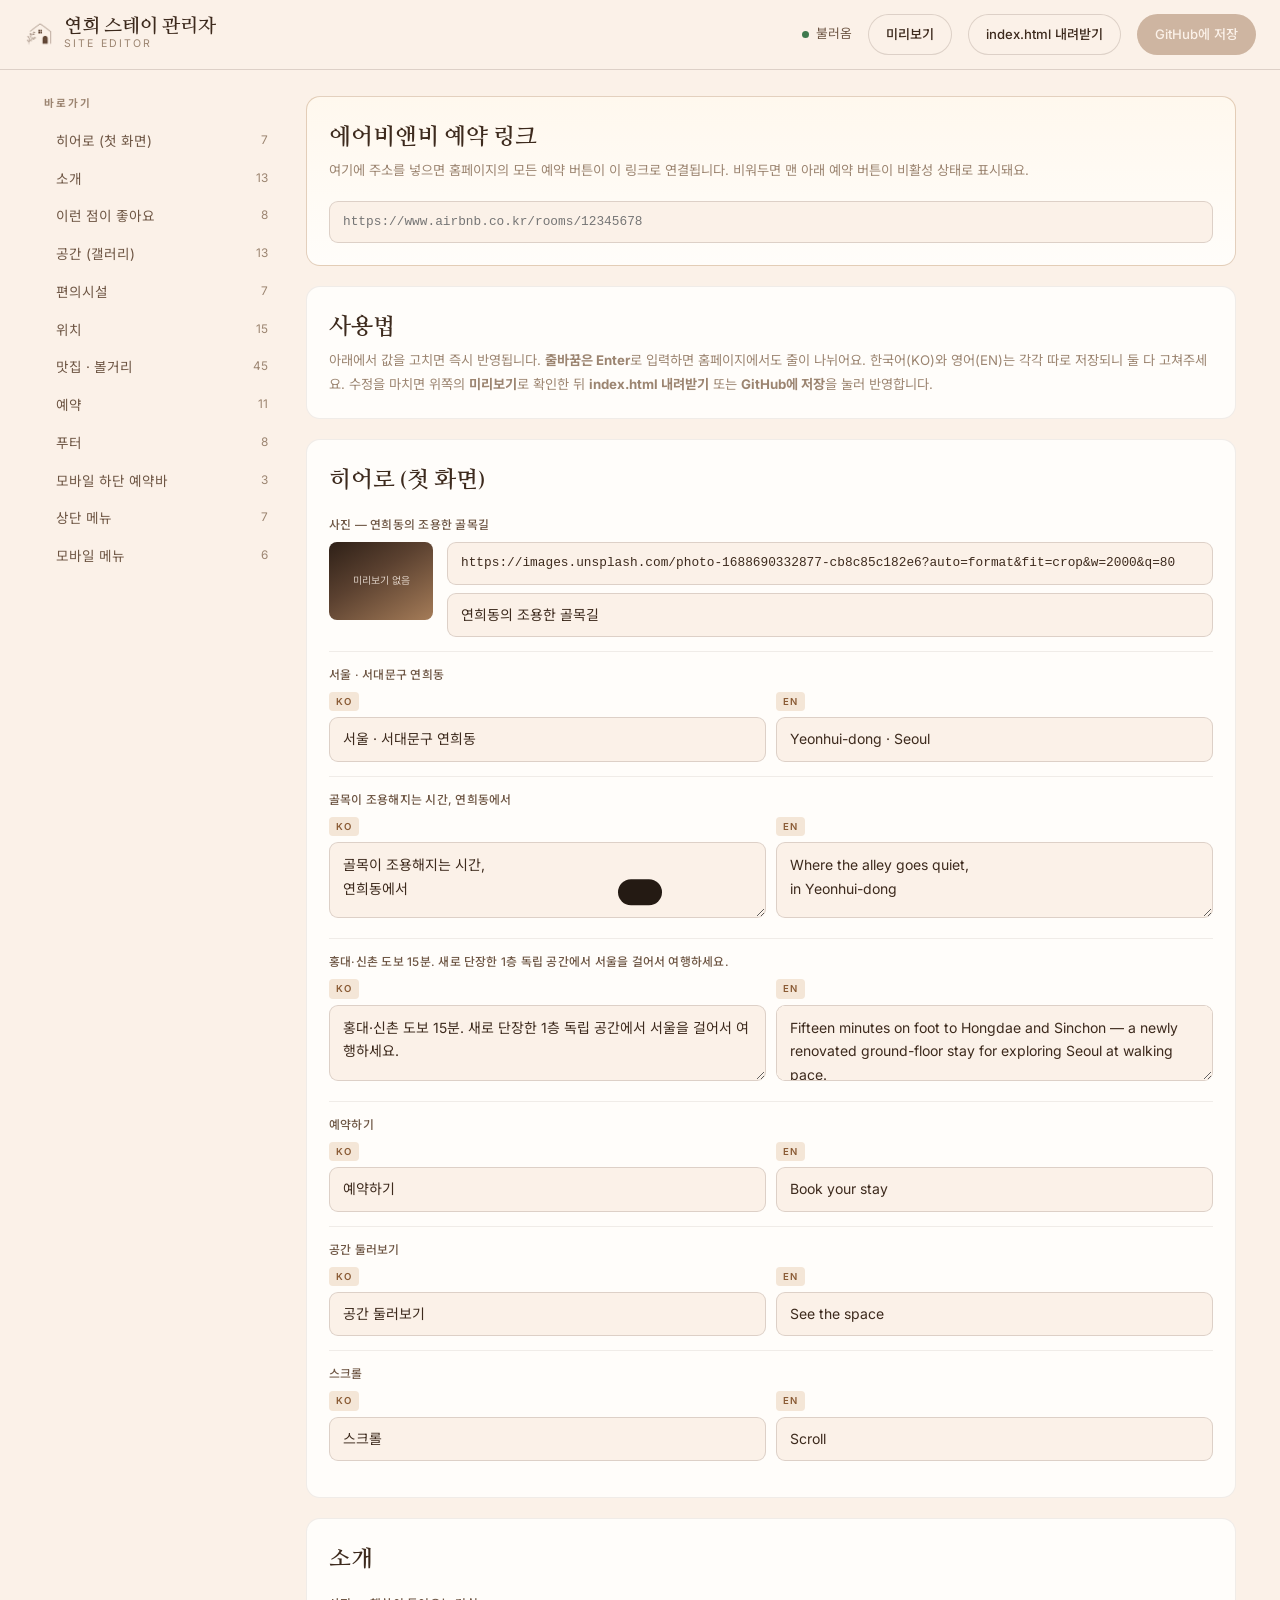
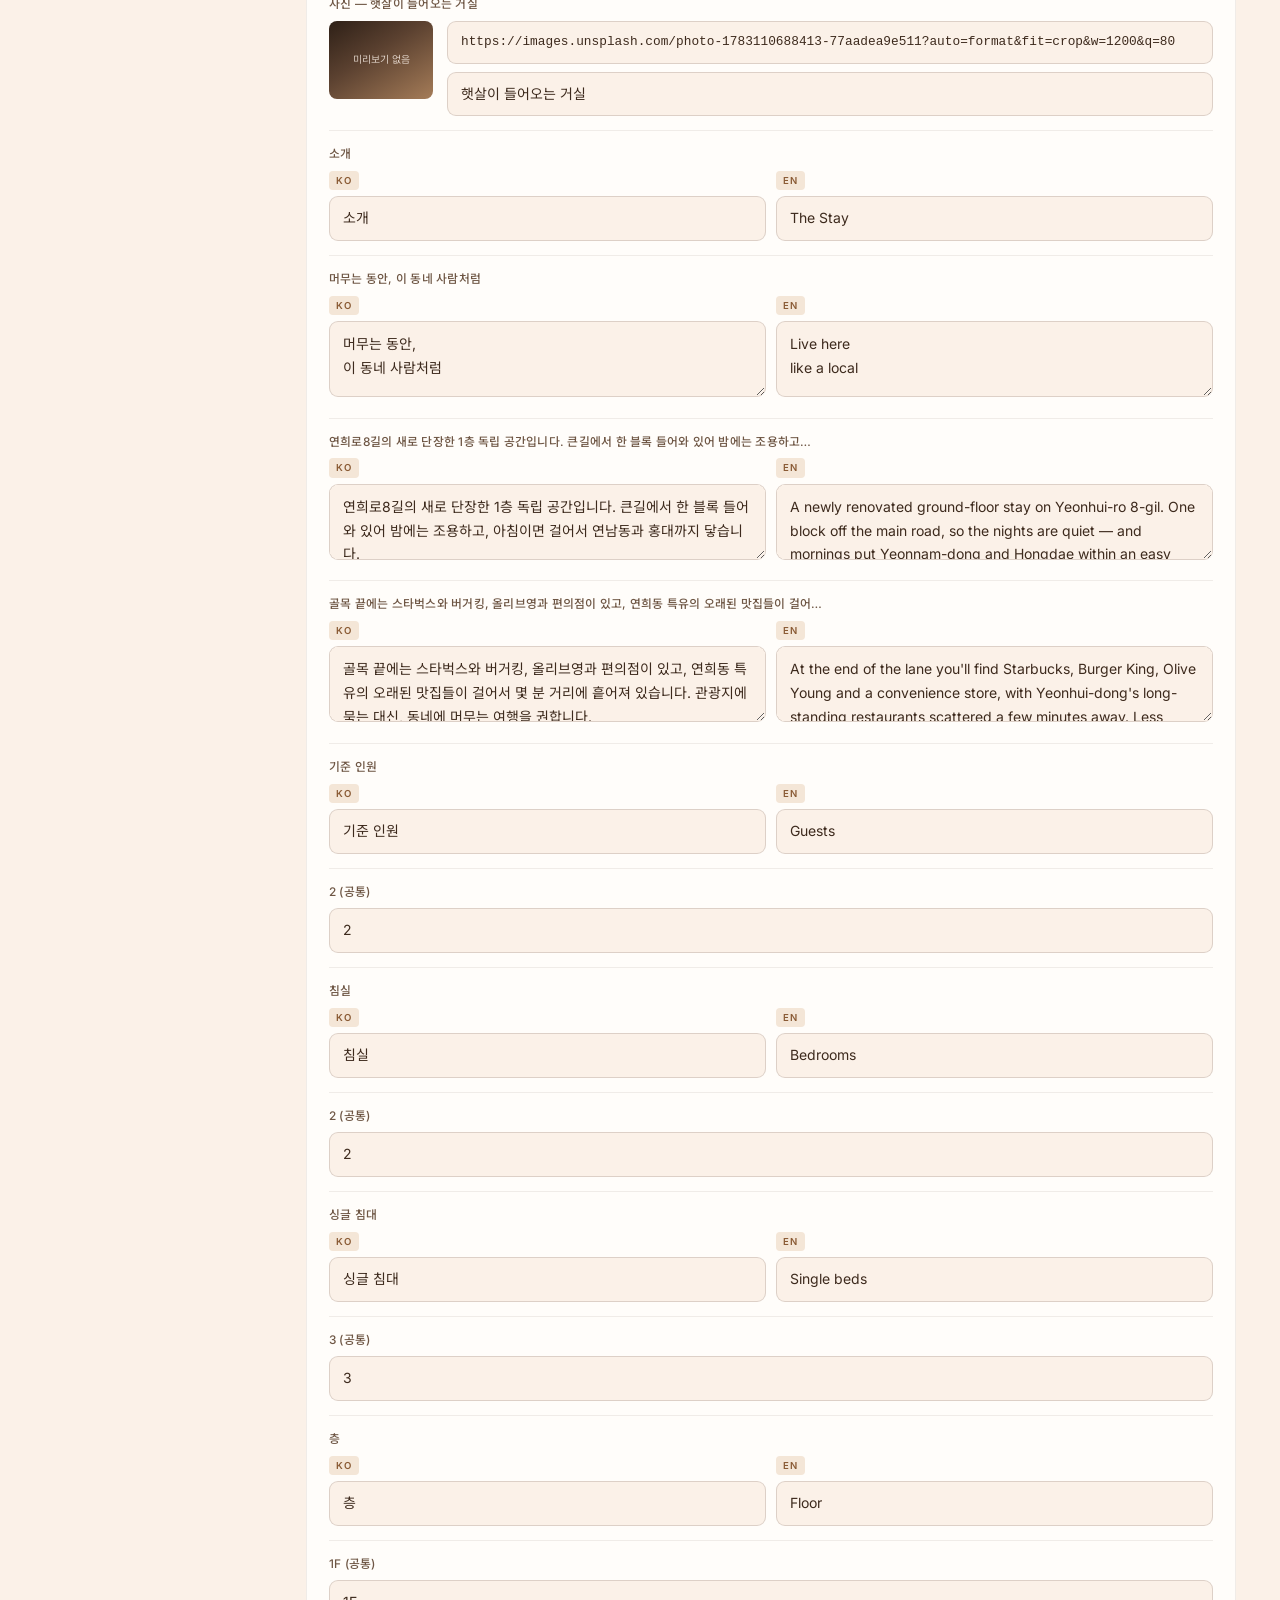
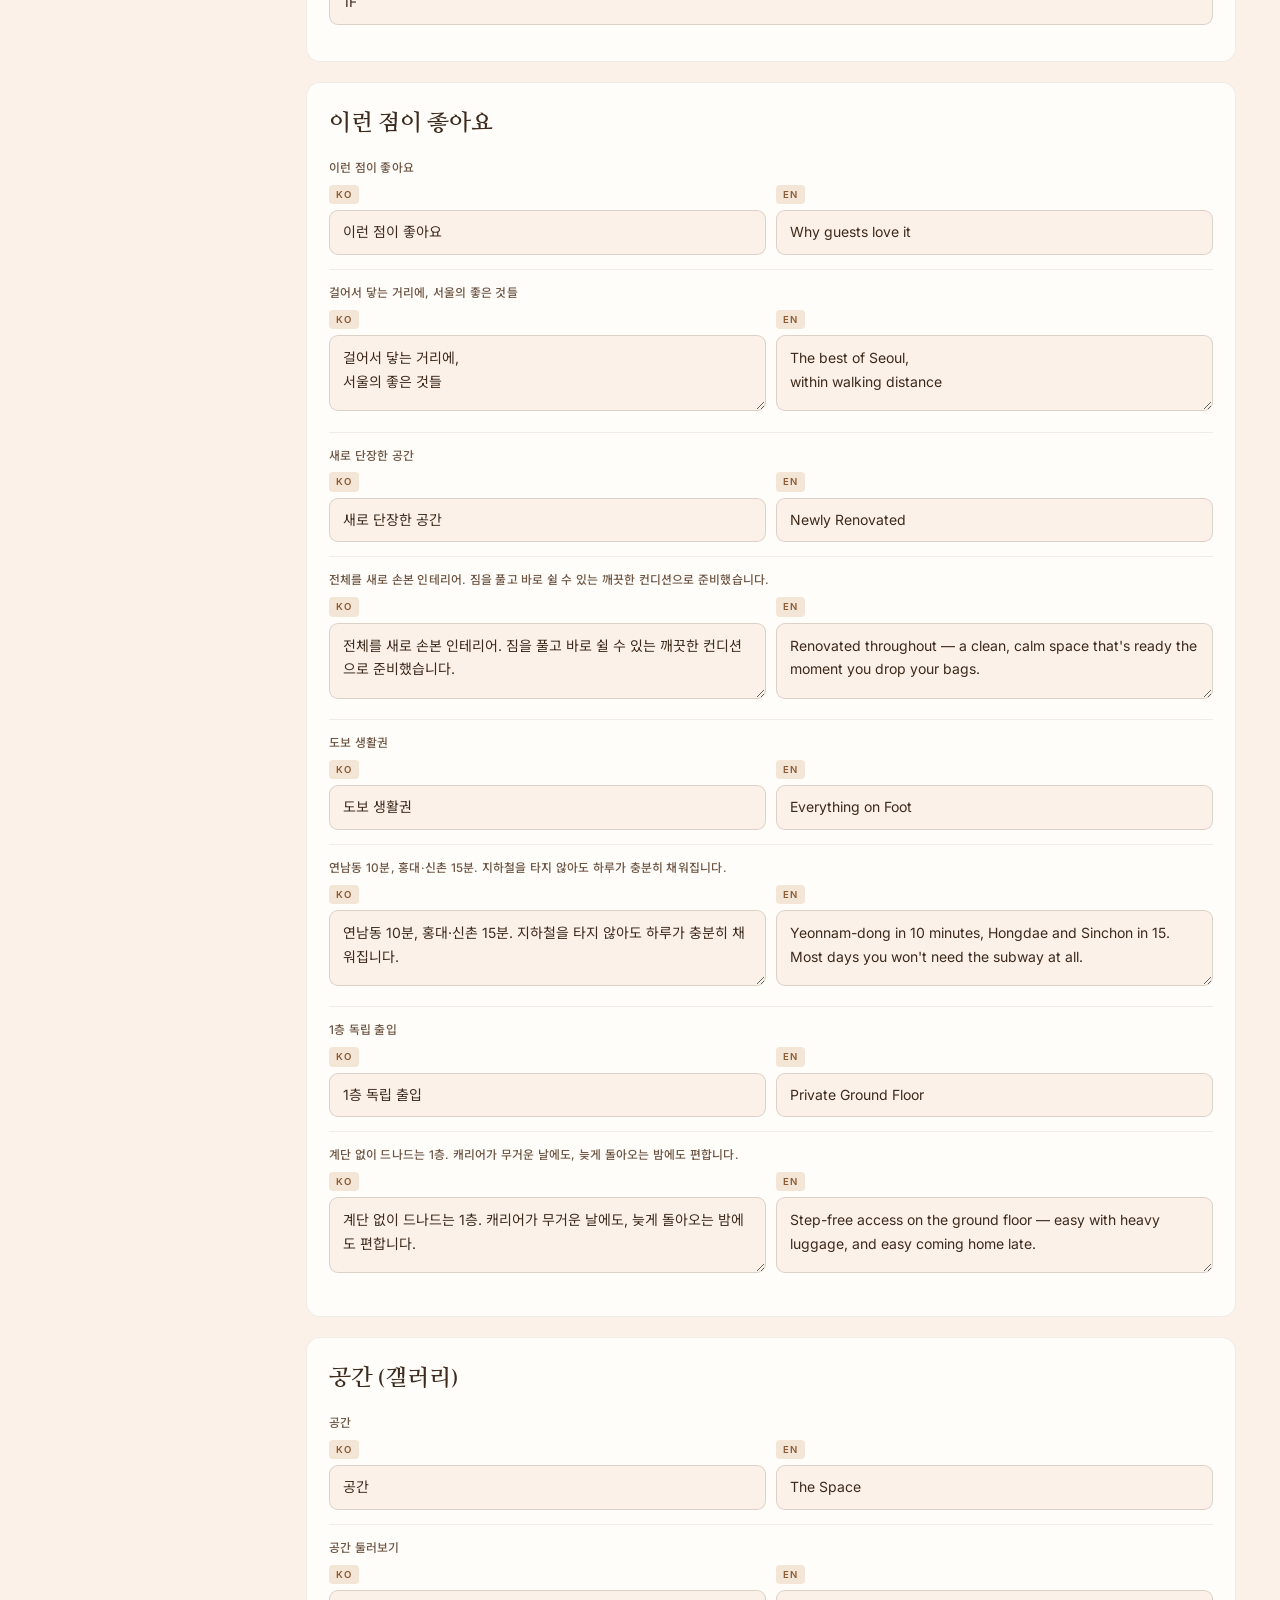
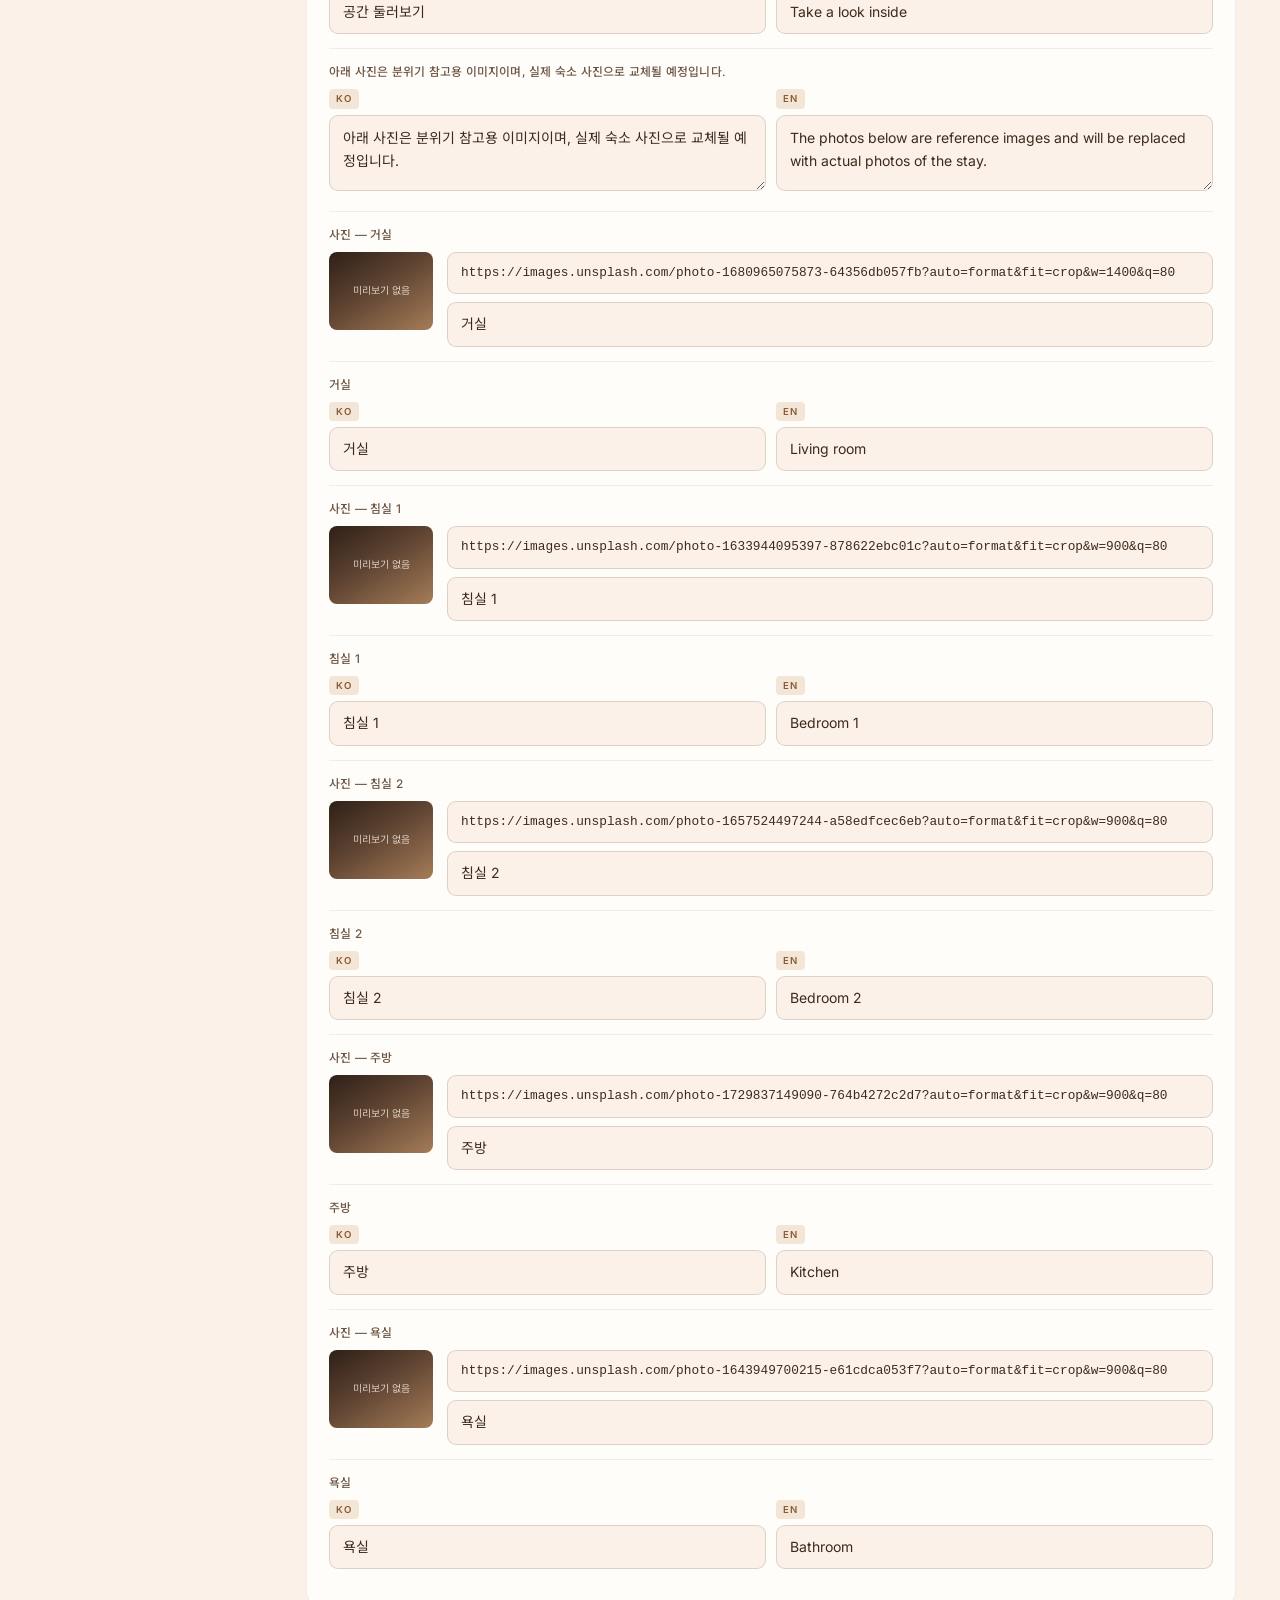
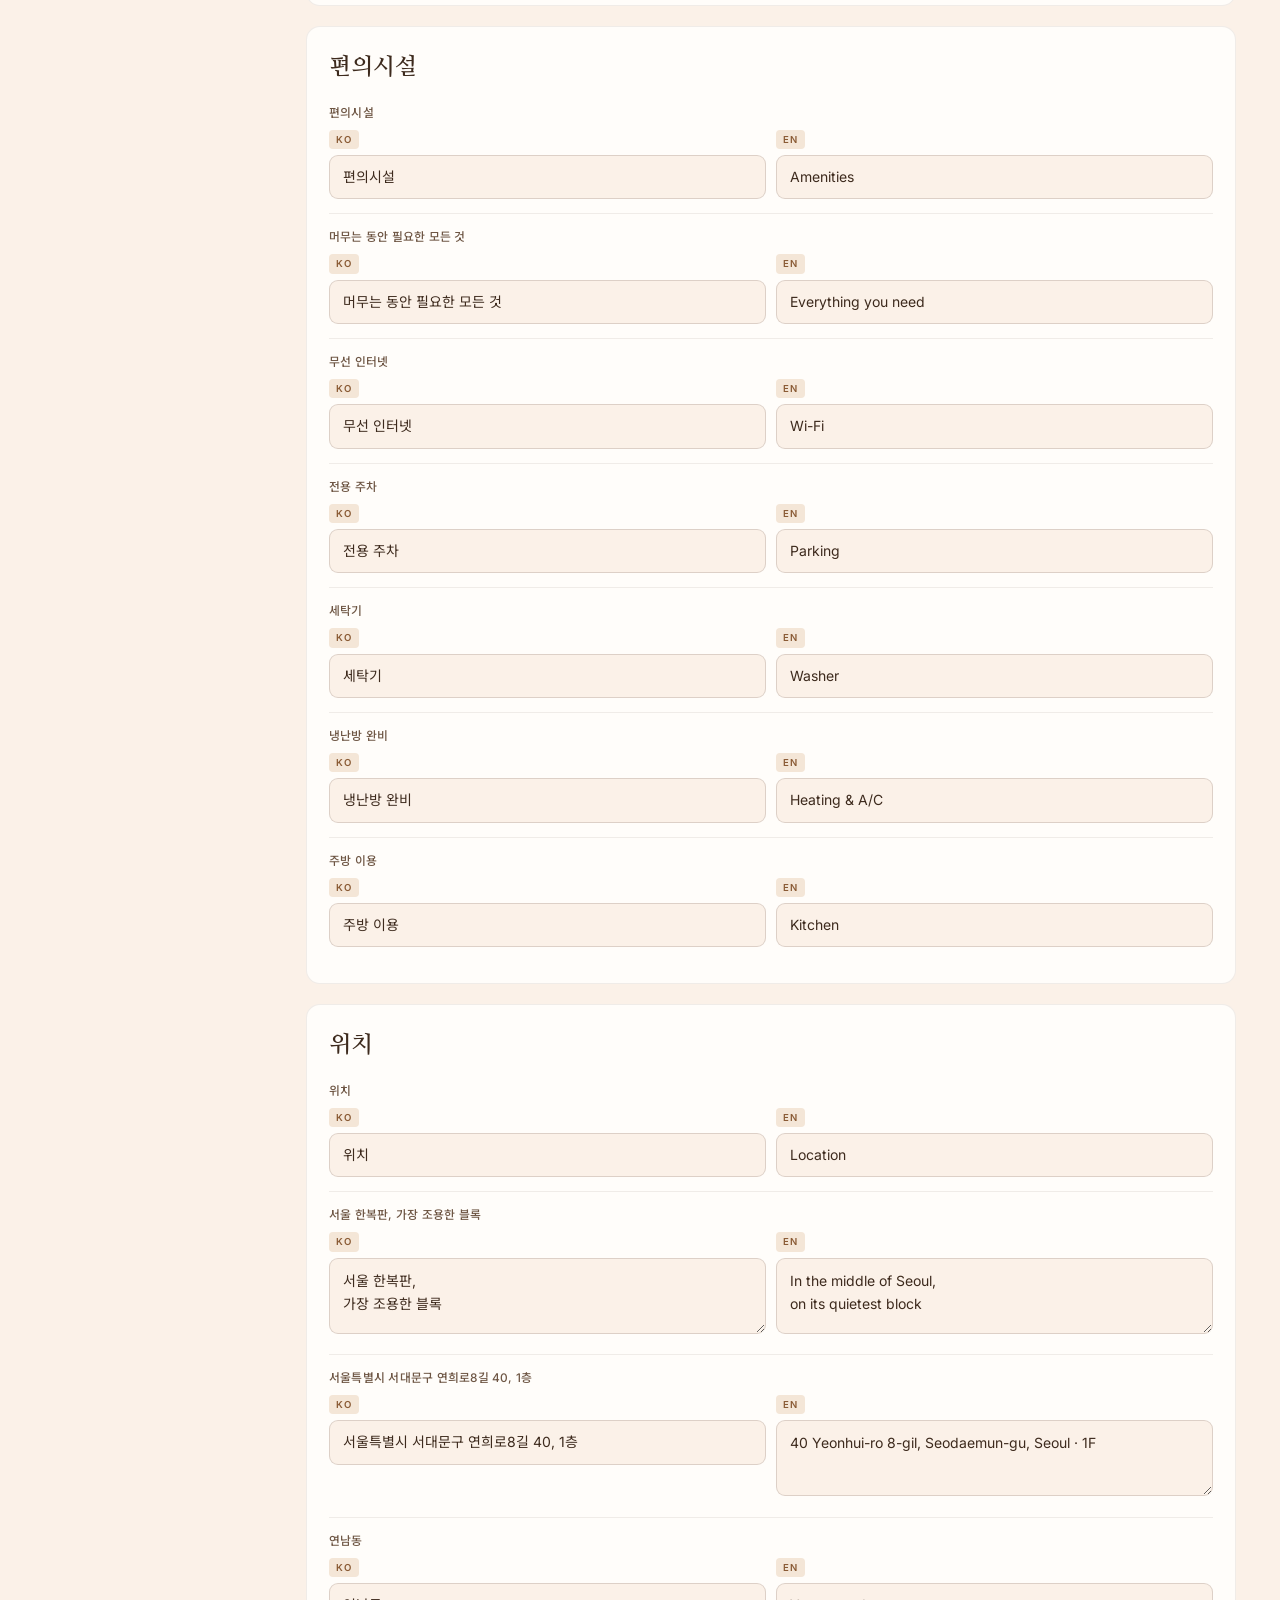
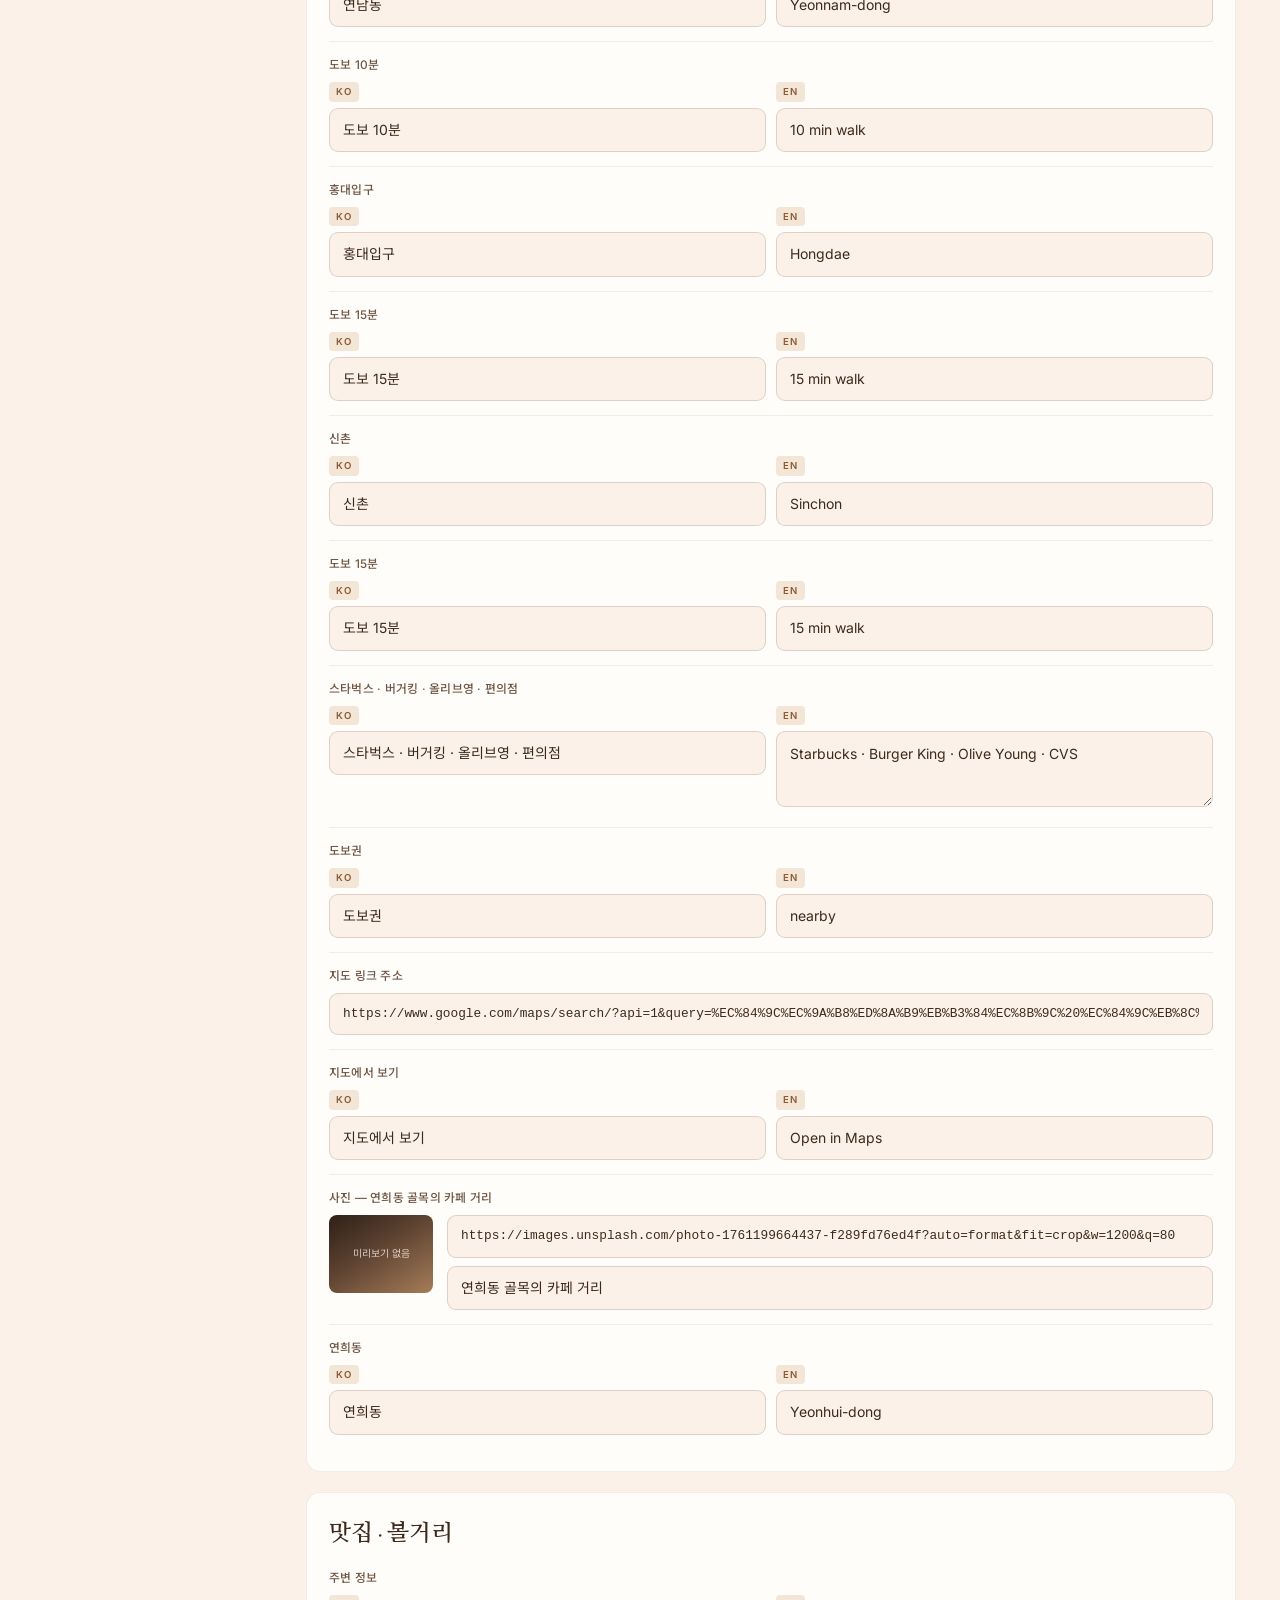
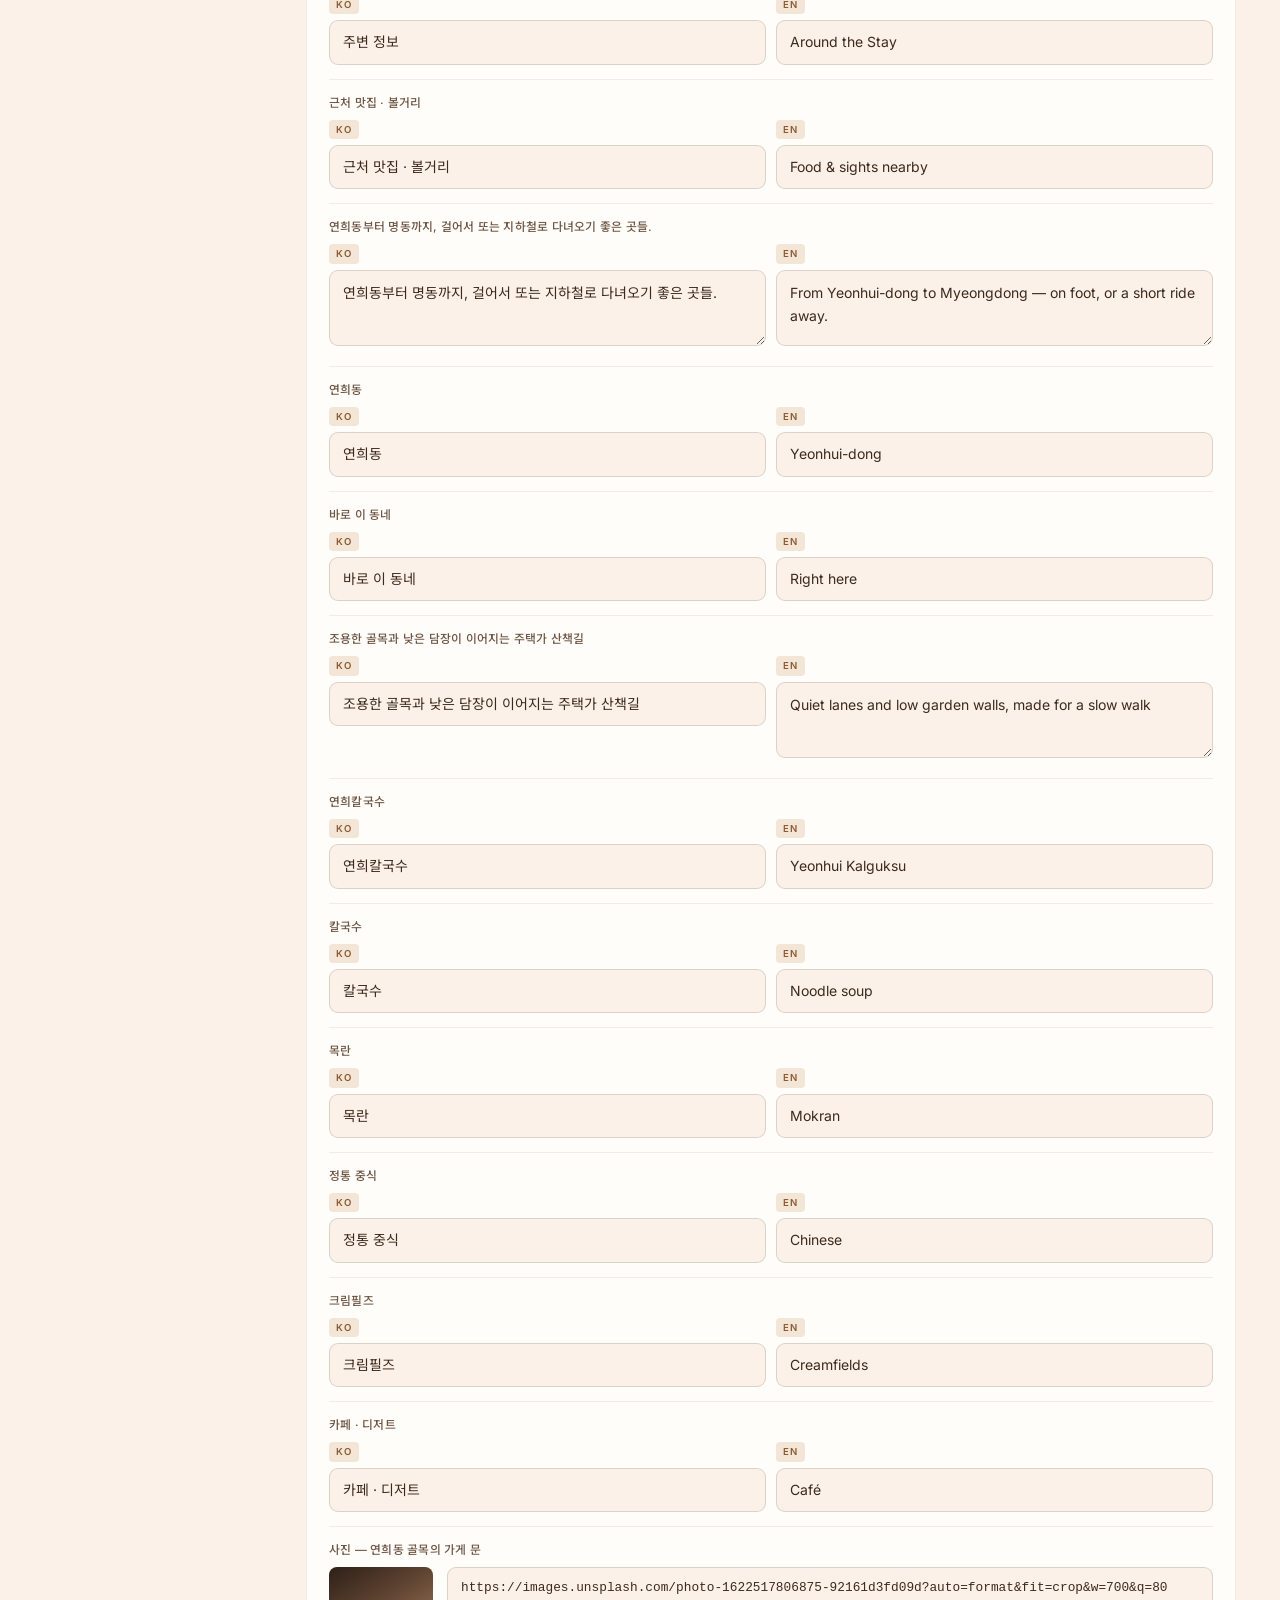
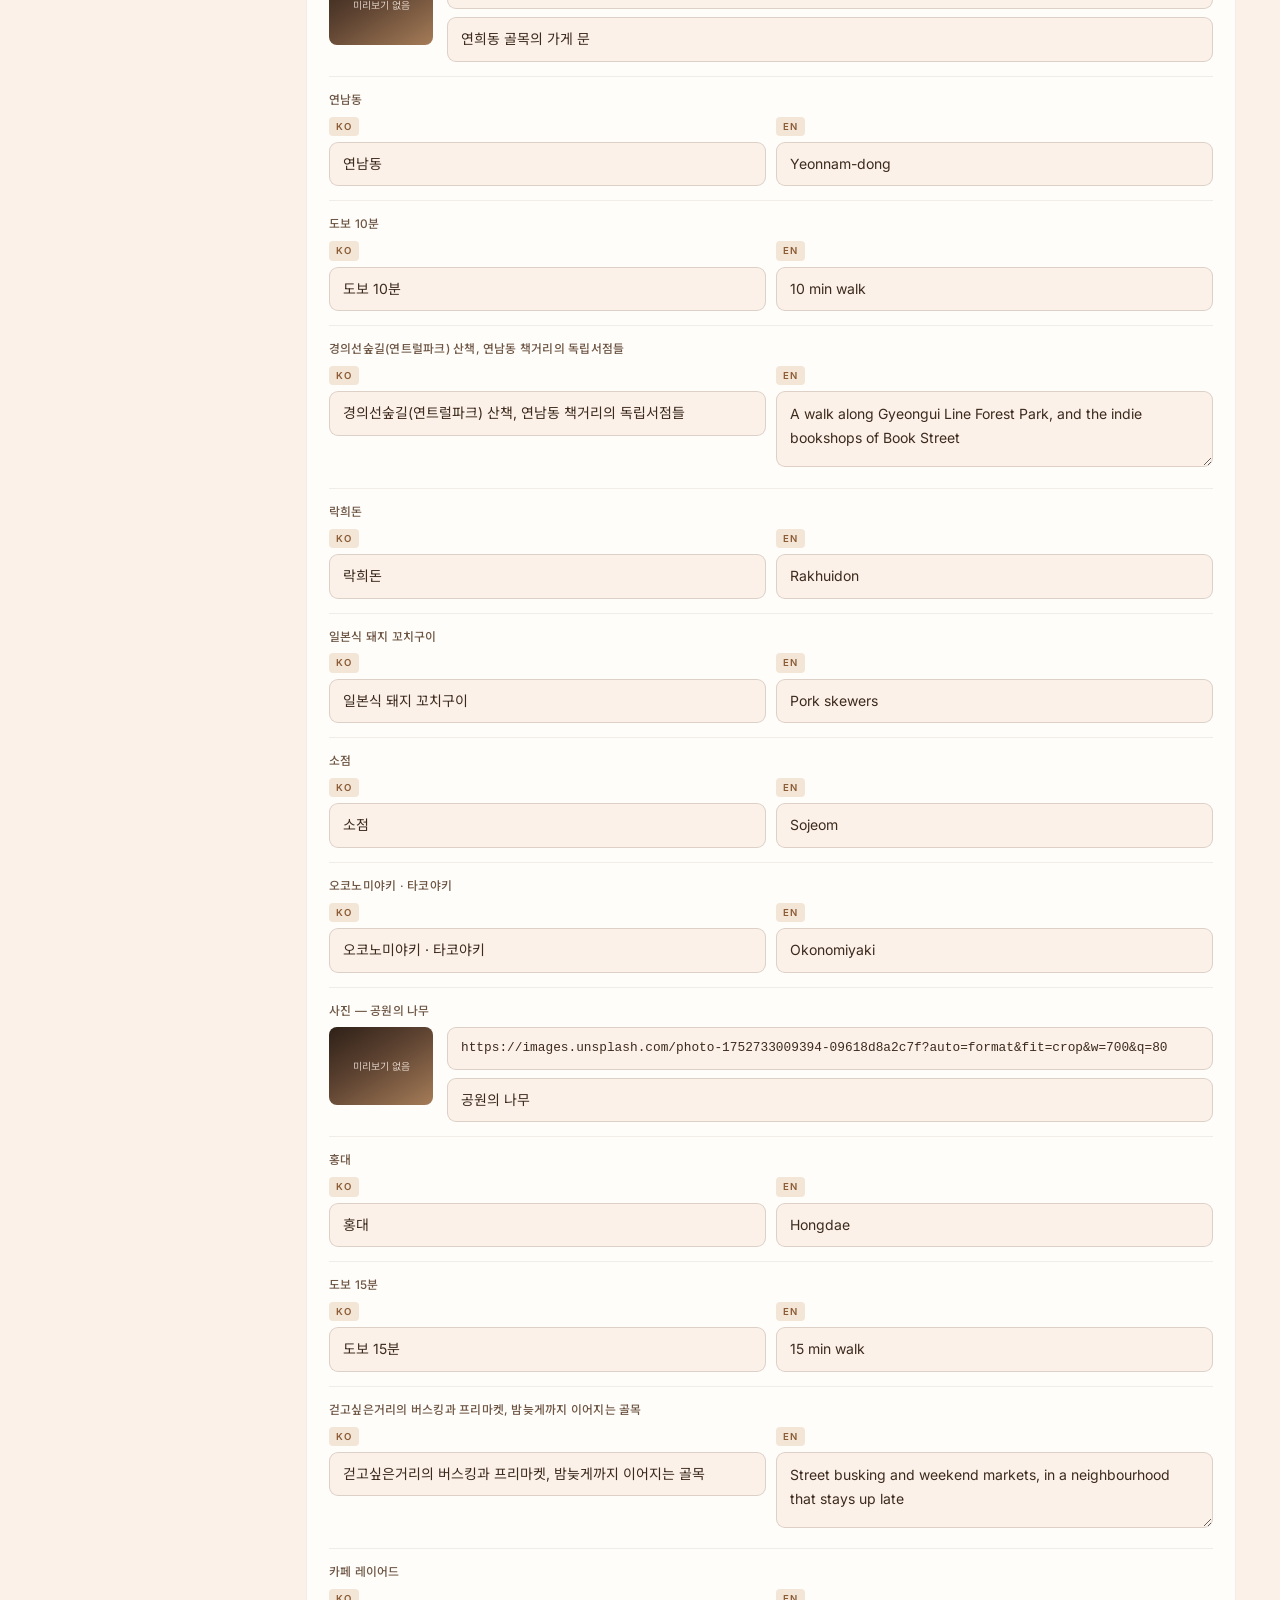
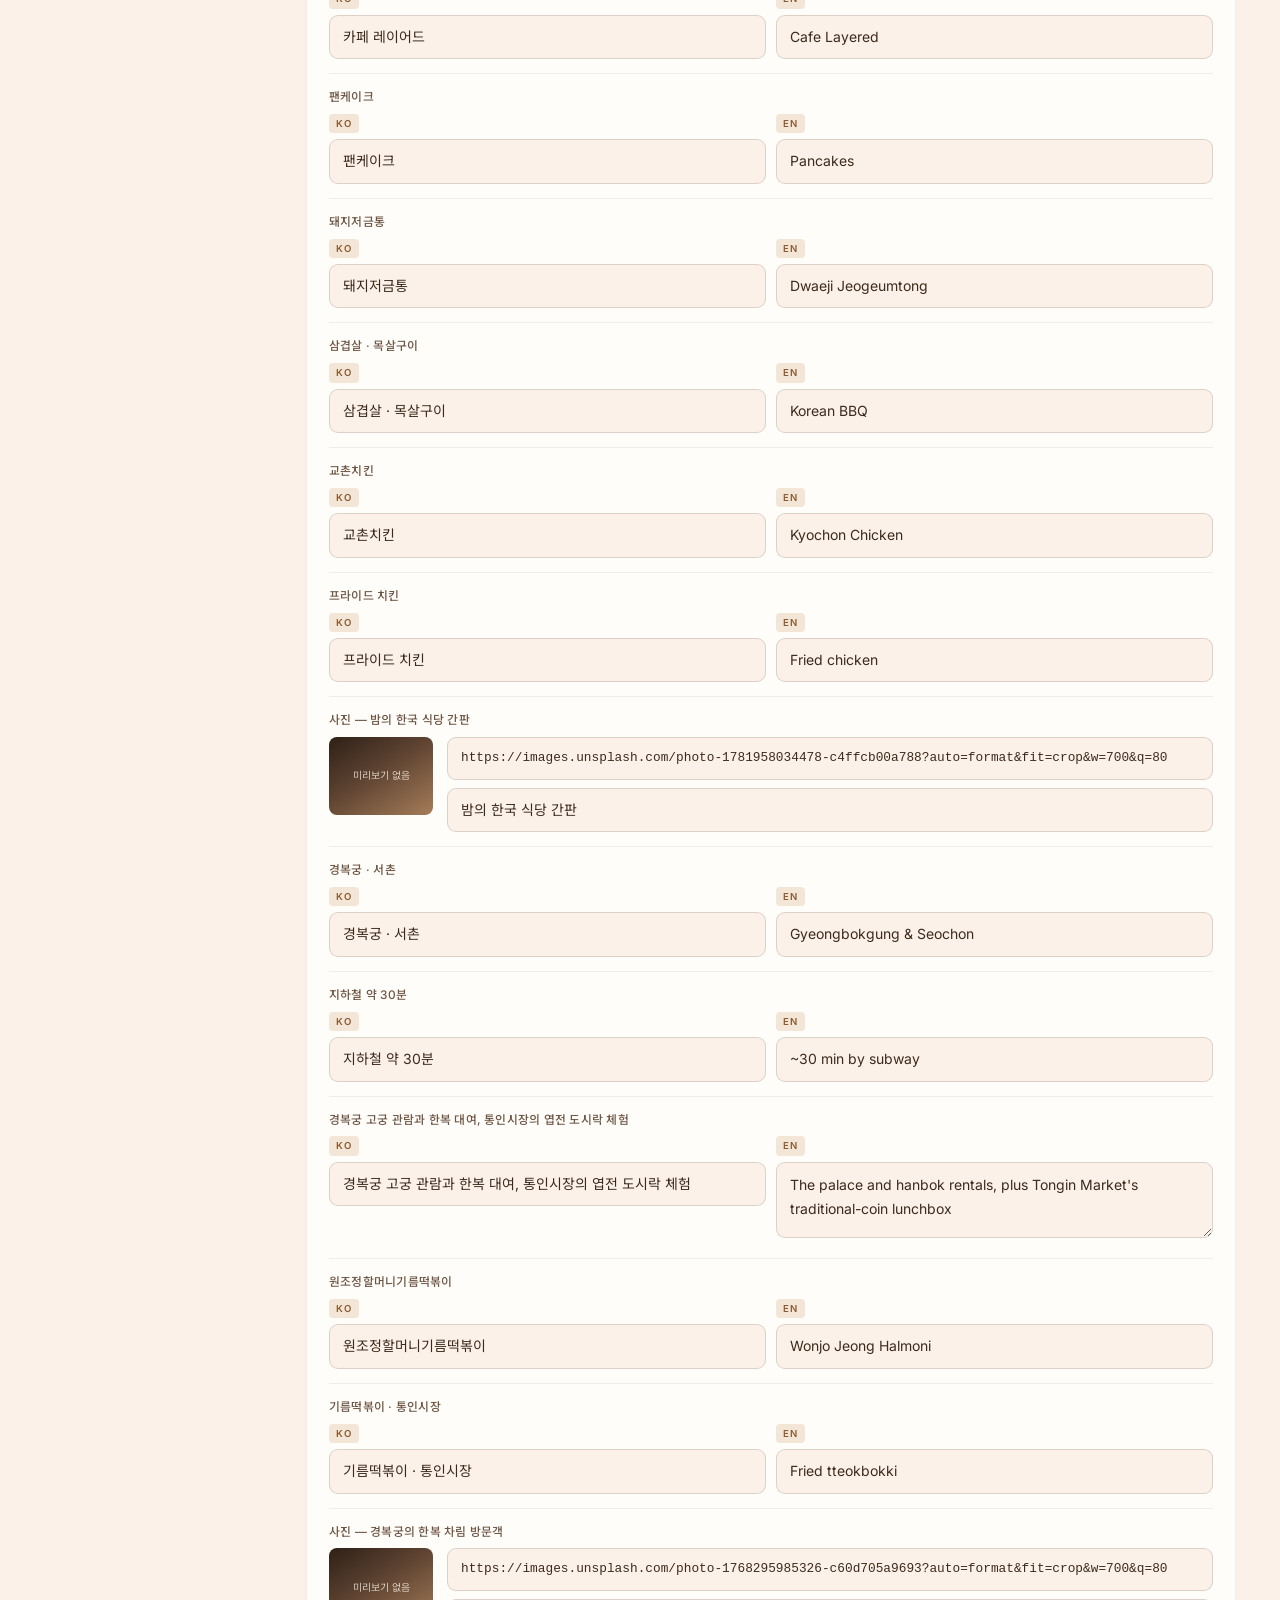
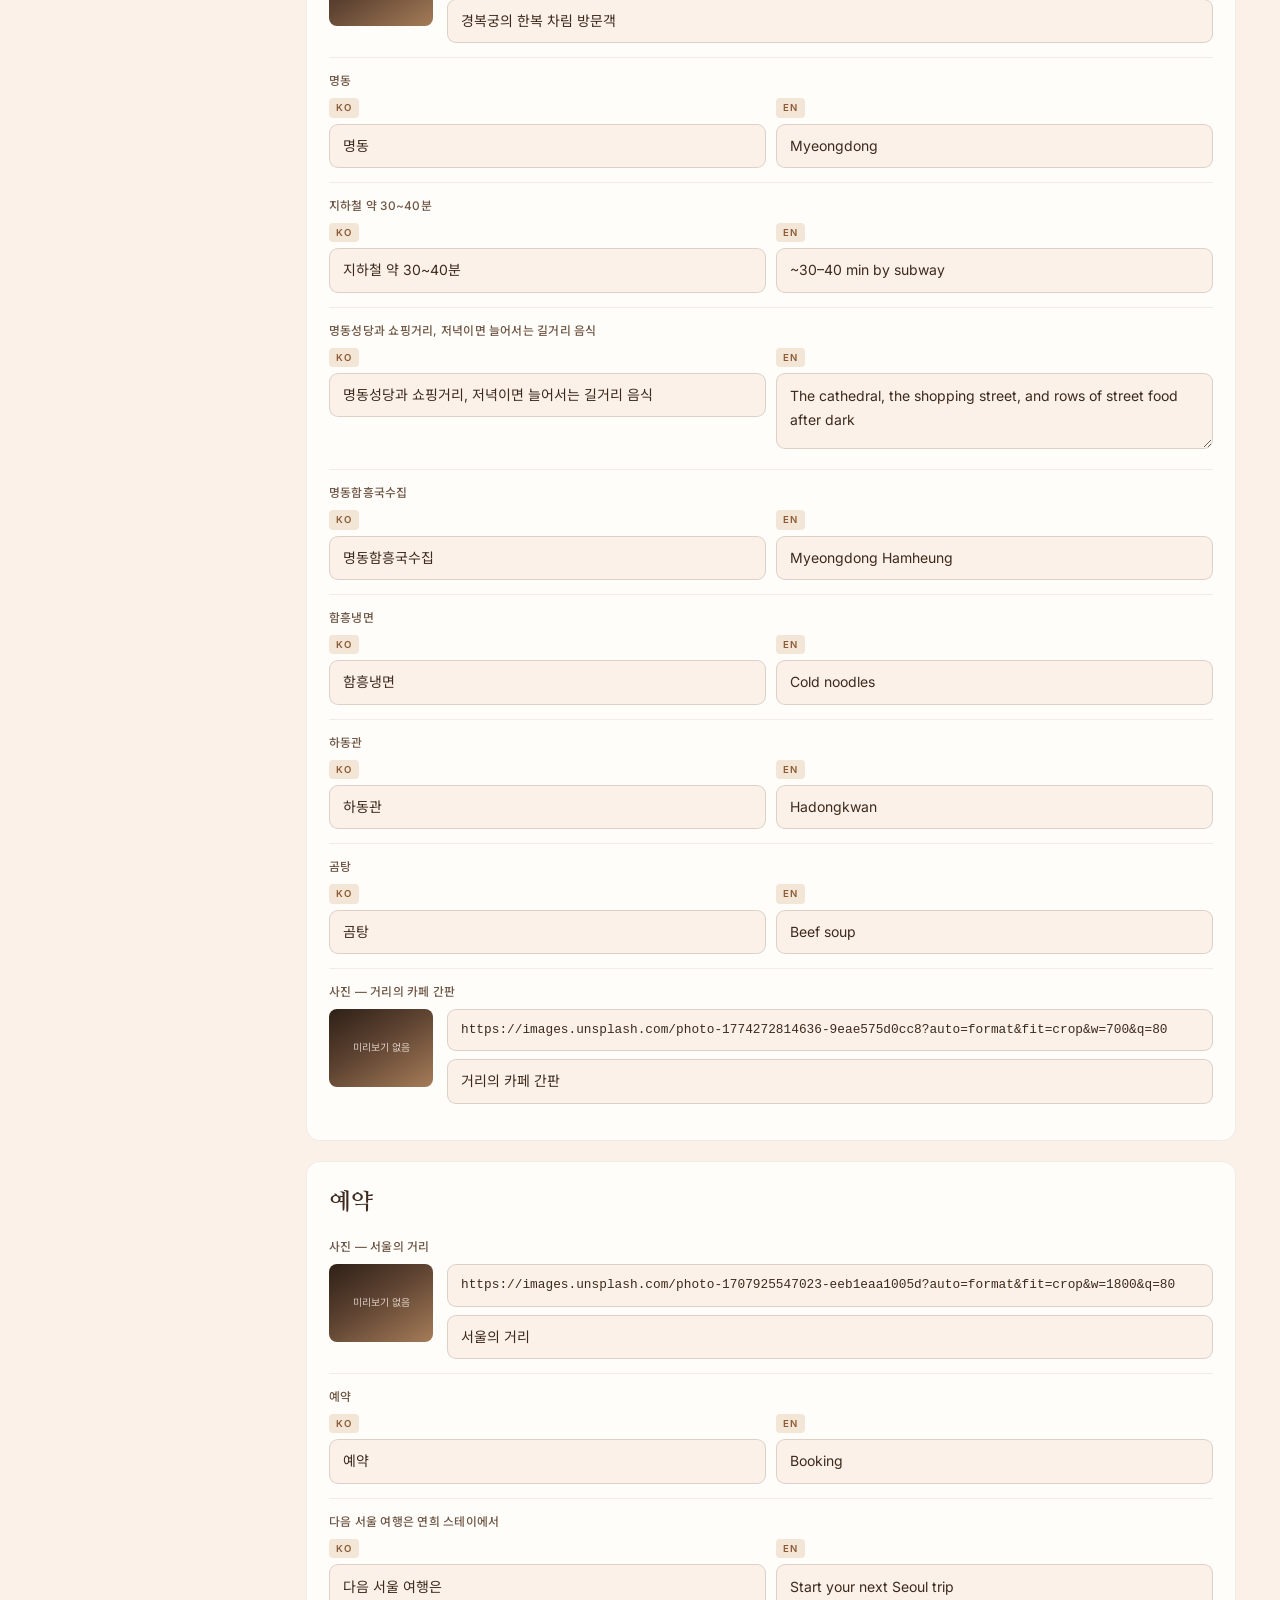
==== admin.html @ 5caa9a69 "디자인 전면 교체: 연희 스테이 최종 디자인 + 자체 관리자 페이지로 전환 - index.html/css/js를 참고 디자인(homepage by github)으로 교체 (한/영 " ====
<!doctype html>
<html lang="ko">
<head>
<meta charset="utf-8">
<meta name="viewport" content="width=device-width, initial-scale=1">
<meta name="robots" content="noindex, nofollow">
<title>연희 스테이 · 관리자</title>
<link rel="icon" href="assets/favicon-32.png" sizes="32x32">
<link href="https://fonts.googleapis.com/css2?family=Cormorant+Garamond:wght@600&family=Inter:wght@400;500;600&family=Nanum+Myeongjo:wght@700&family=Noto+Sans+KR:wght@400;500&display=swap" rel="stylesheet">
<style>
:root{
  --cream:#FBF1E8; --cream-2:#F4E6D7; --white:#FFFDFA;
  --espresso:#241A13; --ink:#3D2A1D; --ink-2:#6E5644; --ink-3:#9C8571;
  --brass:#B07C4F; --brass-2:#8A5B35;
  --line:rgba(61,42,29,.16); --line-2:rgba(61,42,29,.08);
  --ok:#3F7A4E; --warn:#9A5B22; --err:#9C3B27;
  --display:'Cormorant Garamond','Nanum Myeongjo',serif;
  --sans:'Inter','Noto Sans KR',-apple-system,BlinkMacSystemFont,'Apple SD Gothic Neo',sans-serif;
  --mono:ui-monospace,SFMono-Regular,Menlo,Consolas,monospace;
}
*{box-sizing:border-box;}
body{margin:0;background:var(--cream);color:var(--ink);font-family:var(--sans);font-size:14px;line-height:1.6;-webkit-font-smoothing:antialiased;}
img{display:block;max-width:100%;}
button,input,textarea,select{font:inherit;color:inherit;}
button{cursor:pointer;border:0;background:none;}
a{color:var(--brass-2);}

/* ---------- top bar ---------- */
.top{
  position:sticky;top:0;z-index:30;
  display:flex;align-items:center;gap:16px;flex-wrap:wrap;
  padding:14px 24px;background:rgba(251,241,232,.95);
  -webkit-backdrop-filter:blur(10px);backdrop-filter:blur(10px);
  border-bottom:1px solid var(--line);
}
.top-brand{display:flex;align-items:center;gap:10px;margin-right:auto;}
.top-brand img{width:30px;height:30px;}
.top-title{font-family:var(--display);font-weight:600;font-size:1.18rem;line-height:1.1;}
.top-sub{font-size:.66rem;letter-spacing:.2em;color:var(--ink-3);text-transform:uppercase;}
.status{display:inline-flex;align-items:center;gap:7px;font-size:.8rem;color:var(--ink-2);}
.dot{width:7px;height:7px;border-radius:50%;background:var(--ink-3);}
.dot.on{background:var(--ok);}
.dot.warn{background:var(--warn);}
.dot.err{background:var(--err);}

.btn{
  display:inline-flex;align-items:center;gap:7px;
  padding:10px 18px;border-radius:999px;background:var(--espresso);color:var(--cream);
  font-size:.82rem;font-weight:500;transition:opacity .2s,transform .2s;
}
.btn:hover{transform:translateY(-1px);}
.btn:disabled{opacity:.4;cursor:not-allowed;transform:none;}
.btn--line{background:transparent;color:var(--ink);box-shadow:inset 0 0 0 1px var(--line);}
.btn--line:hover{background:var(--white);}
.btn--brass{background:var(--brass-2);}

/* ---------- layout ---------- */
.wrap{display:grid;grid-template-columns:1fr;gap:26px;max-width:1240px;margin:0 auto;padding:26px 24px 90px;}
@media(min-width:1000px){.wrap{grid-template-columns:236px 1fr;align-items:start;}}

.side{position:sticky;top:88px;display:none;}
@media(min-width:1000px){.side{display:block;}}
.side h4{margin:0 0 10px;font-size:.66rem;letter-spacing:.18em;text-transform:uppercase;color:var(--ink-3);}
.side a{
  display:block;padding:8px 12px;border-radius:8px;font-size:.85rem;color:var(--ink-2);
  text-decoration:none;transition:background .2s,color .2s;
}
.side a:hover{background:var(--white);color:var(--ink);}
.side .count{float:right;color:var(--ink-3);font-size:.74rem;}

/* ---------- panels ---------- */
.panel{background:var(--white);border:1px solid var(--line-2);border-radius:14px;padding:22px;margin-bottom:20px;}
.panel > h2{
  margin:0 0 4px;font-family:var(--display);font-weight:600;font-size:1.42rem;
}
.panel .hint{margin:0 0 18px;font-size:.83rem;color:var(--ink-3);line-height:1.75;}
.panel--flag{background:linear-gradient(180deg,#FFF8EE,#FFFDFA);border-color:rgba(176,124,79,.35);}

.field{padding:14px 0;border-top:1px solid var(--line-2);}
.field:first-of-type{border-top:0;}
.field > label,.flabel{
  display:block;font-size:.74rem;font-weight:500;letter-spacing:.02em;color:var(--ink-2);margin-bottom:7px;
}
.pair{display:grid;grid-template-columns:1fr;gap:10px;}
@media(min-width:720px){.pair{grid-template-columns:1fr 1fr;}}
.sub{display:flex;align-items:center;gap:8px;margin-bottom:6px;}
.chip{
  font-size:.6rem;font-weight:600;letter-spacing:.1em;padding:2px 7px;border-radius:4px;
  background:var(--cream-2);color:var(--brass-2);
}
input[type=text],input[type=url],input[type=password],textarea,select{
  width:100%;padding:10px 13px;border-radius:9px;
  background:var(--cream);border:1px solid var(--line);
  transition:border-color .2s,background .2s;
}
input:focus,textarea:focus,select:focus{outline:0;border-color:var(--brass);background:var(--white);}
textarea{resize:vertical;min-height:76px;line-height:1.7;}
.mono{font-family:var(--mono);font-size:.8rem;}

.photo{display:grid;grid-template-columns:104px 1fr;gap:14px;align-items:start;}
.photo-thumb{
  width:104px;height:78px;border-radius:8px;overflow:hidden;
  background:linear-gradient(148deg,#2E2017,#5B4130 42%,#A57C58);
  display:flex;align-items:center;justify-content:center;
}
.photo-thumb img{width:100%;height:100%;object-fit:cover;}
.photo-thumb span{font-size:.62rem;color:rgba(251,241,232,.8);text-align:center;padding:4px;}

.note{
  padding:13px 15px;border-radius:10px;background:var(--cream-2);
  font-size:.82rem;line-height:1.75;color:var(--ink-2);
}
.note strong{color:var(--ink);}
.note--warn{background:#FBF0E2;box-shadow:inset 0 0 0 1px rgba(154,91,34,.25);}

.row{display:flex;gap:10px;flex-wrap:wrap;align-items:center;}
.grow{flex:1;min-width:180px;}

/* ---------- loader ---------- */
.loader{max-width:560px;margin:70px auto;text-align:center;padding:0 24px;}
.loader img{width:74px;margin:0 auto 20px;}
.loader h1{font-family:var(--display);font-weight:600;font-size:2rem;margin:0 0 10px;}
.loader p{color:var(--ink-2);margin:0 0 24px;line-height:1.85;}
.drop{
  border:1.5px dashed var(--line);border-radius:14px;padding:30px 20px;background:var(--white);
  transition:border-color .2s,background .2s;
}
.drop.over{border-color:var(--brass);background:#FFF8EE;}

.toast{
  position:fixed;left:50%;bottom:26px;transform:translateX(-50%) translateY(120%);
  z-index:60;padding:13px 22px;border-radius:999px;
  background:var(--espresso);color:var(--cream);font-size:.85rem;
  box-shadow:0 16px 40px -20px rgba(36,26,19,.8);
  transition:transform .35s cubic-bezier(.22,.61,.36,1);
  max-width:90vw;text-align:center;
}
.toast.show{transform:translateX(-50%) translateY(0);}
.toast.err{background:var(--err);}
[hidden]{display:none !important;}
</style>
</head>
<body>

<!-- ===== 파일을 아직 못 읽은 경우 ===== -->
<div class="loader" id="loader">
  <img src="assets/logo-mark-dark.png" alt="">
  <h1>연희 스테이 관리자</h1>
  <p id="loaderMsg">홈페이지 파일(index.html)을 읽는 중입니다…</p>
  <div class="drop" id="drop" hidden>
    <p style="margin-bottom:18px;">이 폴더의 <strong>index.html</strong> 파일을 선택하거나 여기로 끌어다 놓아주세요.</p>
    <input type="file" id="filePick" accept=".html,text/html">
    <p style="margin:18px 0 0;font-size:.8rem;color:var(--ink-3);">
      웹 주소(http)로 열면 자동으로 불러옵니다. 컴퓨터에서 파일을 직접 열었을 때만 이 단계가 필요해요.
    </p>
  </div>
</div>

<!-- ===== 편집 화면 ===== -->
<div id="app" hidden>
  <header class="top">
    <div class="top-brand">
      <img src="assets/logo-mark-dark.png" alt="">
      <div>
        <div class="top-title">연희 스테이 관리자</div>
        <div class="top-sub">Site Editor</div>
      </div>
    </div>
    <span class="status"><span class="dot on" id="stateDot"></span><span id="stateText">불러옴</span></span>
    <button class="btn btn--line" id="previewBtn" type="button">미리보기</button>
    <button class="btn btn--line" id="downloadBtn" type="button">index.html 내려받기</button>
    <button class="btn btn--brass" id="ghSaveBtn" type="button" disabled>GitHub에 저장</button>
  </header>

  <div class="wrap">
    <aside class="side">
      <h4>바로가기</h4>
      <nav id="sideNav"></nav>
    </aside>

    <main>
      <!-- 예약 링크 -->
      <section class="panel panel--flag">
        <h2>에어비앤비 예약 링크</h2>
        <p class="hint">여기에 주소를 넣으면 홈페이지의 모든 예약 버튼이 이 링크로 연결됩니다. 비워두면 맨 아래 예약 버튼이 비활성 상태로 표시돼요.</p>
        <input type="url" id="bookingUrl" class="mono" placeholder="https://www.airbnb.co.kr/rooms/12345678">
      </section>

      <section class="panel">
        <h2>사용법</h2>
        <p class="hint" style="margin:0;">
          아래에서 값을 고치면 즉시 반영됩니다. <strong>줄바꿈은 Enter</strong>로 입력하면 홈페이지에서도 줄이 나뉘어요.
          한국어(KO)와 영어(EN)는 각각 따로 저장되니 둘 다 고쳐주세요.
          수정을 마치면 위쪽의 <strong>미리보기</strong>로 확인한 뒤
          <strong>index.html 내려받기</strong> 또는 <strong>GitHub에 저장</strong>을 눌러 반영합니다.
        </p>
      </section>

      <!-- 자동 생성 영역 -->
      <div id="sections"></div>

      <!-- GitHub 저장 설정 -->
      <section class="panel" id="ghPanel">
        <h2>GitHub에 바로 저장 (선택)</h2>
        <p class="hint">
          설정해두면 수정 후 버튼 한 번으로 홈페이지에 반영됩니다. 설정하지 않아도
          <strong>index.html 내려받기</strong> 후 GitHub에 직접 올리는 방식으로 사용할 수 있어요.
        </p>

        <div class="note note--warn" style="margin-bottom:16px;">
          토큰은 이 브라우저에만 저장되며 외부로 전송되지 않습니다(GitHub 외). 공용 컴퓨터에서는 사용하지 마시고,
          토큰은 <strong>이 저장소 하나에만 권한을 준 Fine-grained token</strong>으로 발급해주세요.
        </div>

        <div class="field">
          <label for="ghRepo">저장소 (계정/저장소이름)</label>
          <input type="text" id="ghRepo" class="mono" placeholder="seangoodguy/yeonhee-stay">
        </div>
        <div class="field">
          <div class="row">
            <div class="grow">
              <label for="ghBranch">브랜치</label>
              <input type="text" id="ghBranch" class="mono" placeholder="main" value="main">
            </div>
            <div class="grow">
              <label for="ghPath">파일 경로</label>
              <input type="text" id="ghPath" class="mono" placeholder="index.html" value="index.html">
            </div>
          </div>
        </div>
        <div class="field">
          <label for="ghToken">액세스 토큰</label>
          <input type="password" id="ghToken" class="mono" placeholder="github_pat_...">
        </div>
        <div class="field">
          <div class="row">
            <button class="btn btn--line" id="ghSaveCfg" type="button">설정 저장</button>
            <button class="btn btn--line" id="ghClear" type="button">토큰 지우기</button>
            <span class="status"><span class="dot" id="ghDot"></span><span id="ghText">미설정</span></span>
          </div>
        </div>
      </section>
    </main>
  </div>
</div>

<div class="toast" id="toast"></div>
<script src="js/admin.js"></script>
</body>
</html>
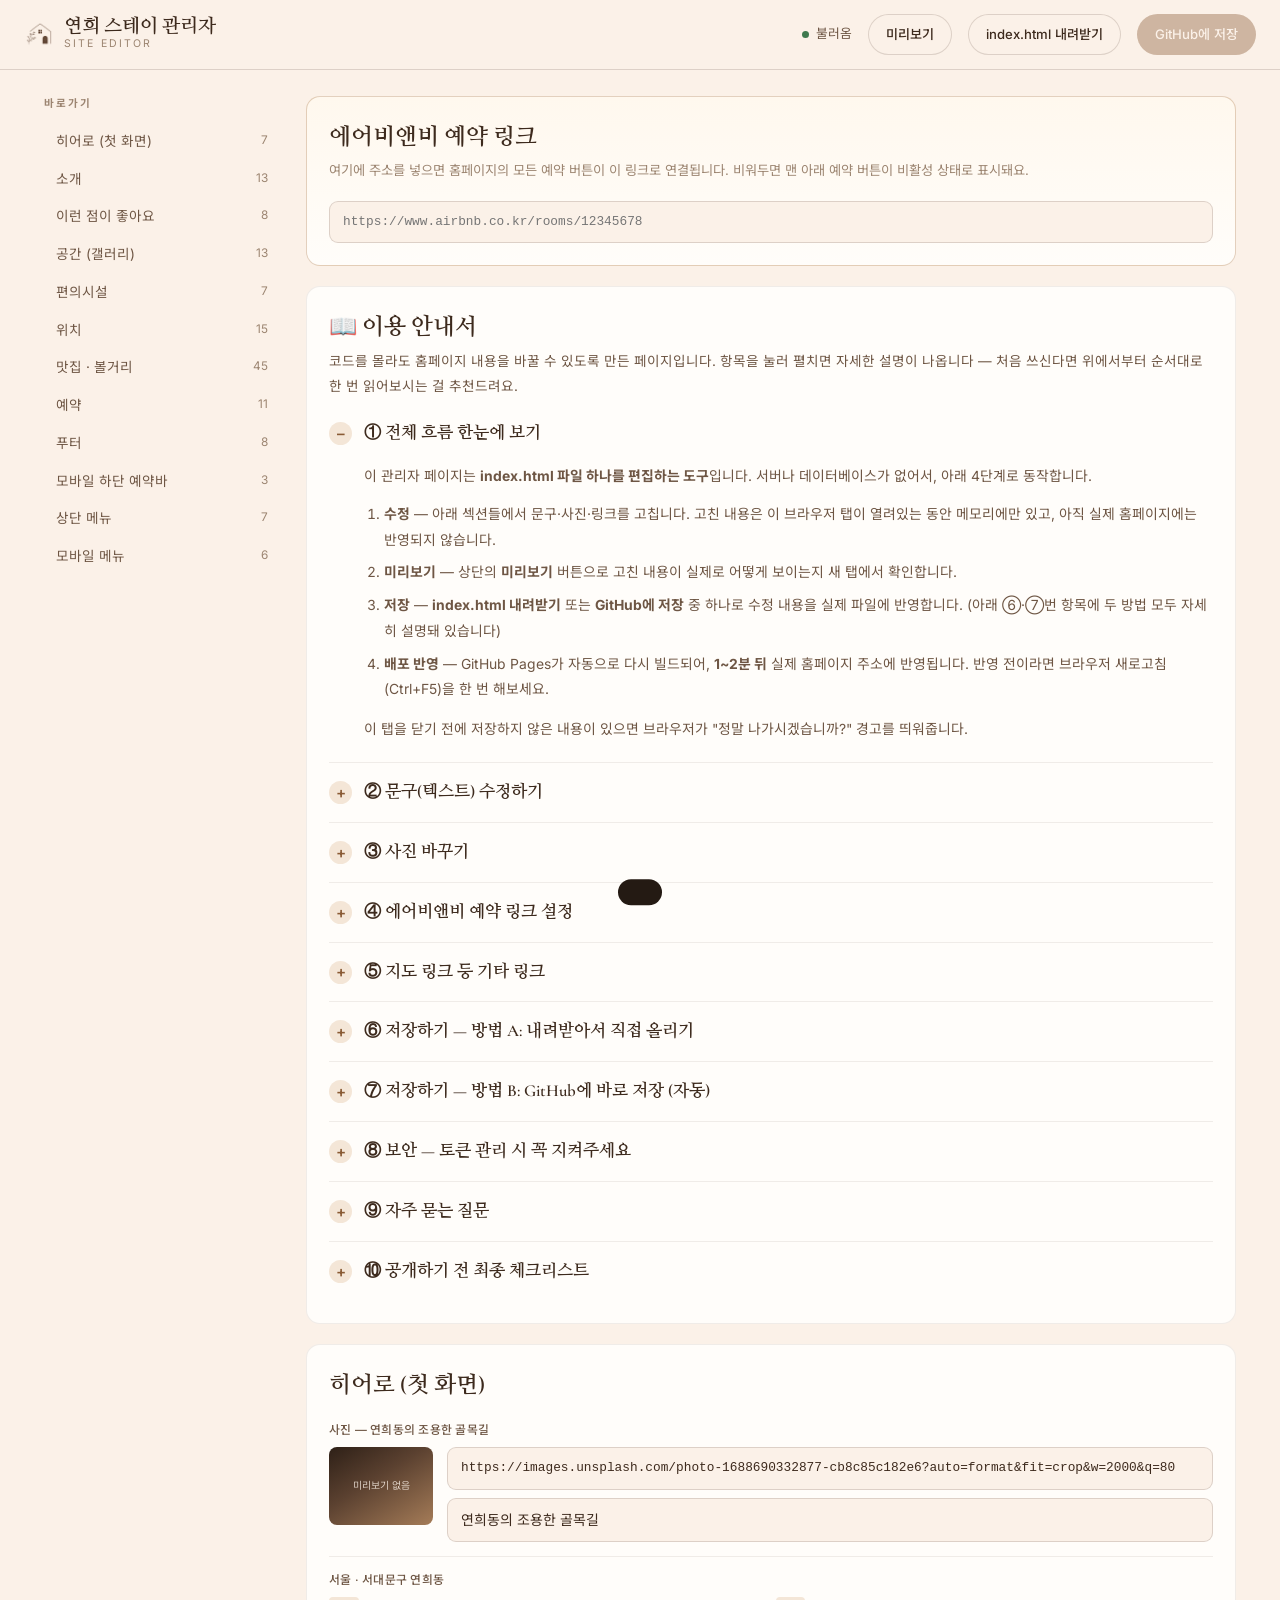
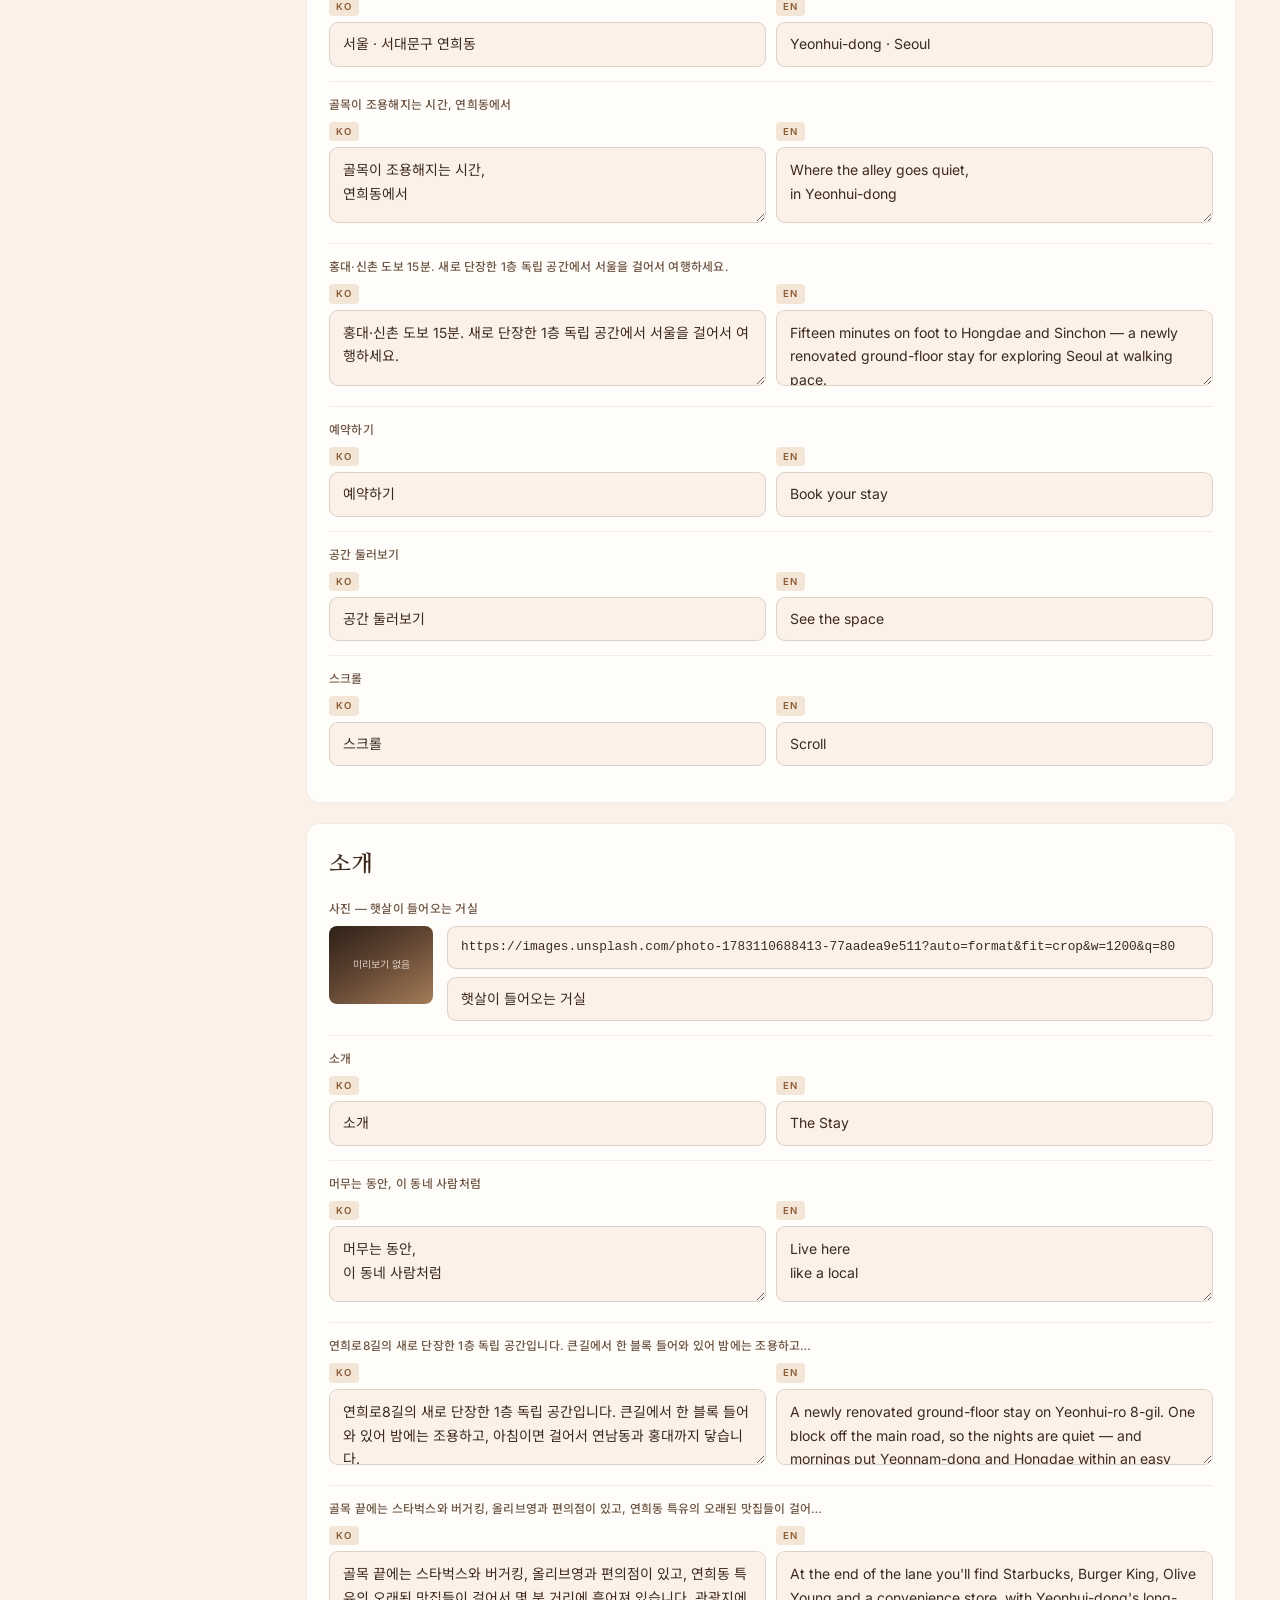
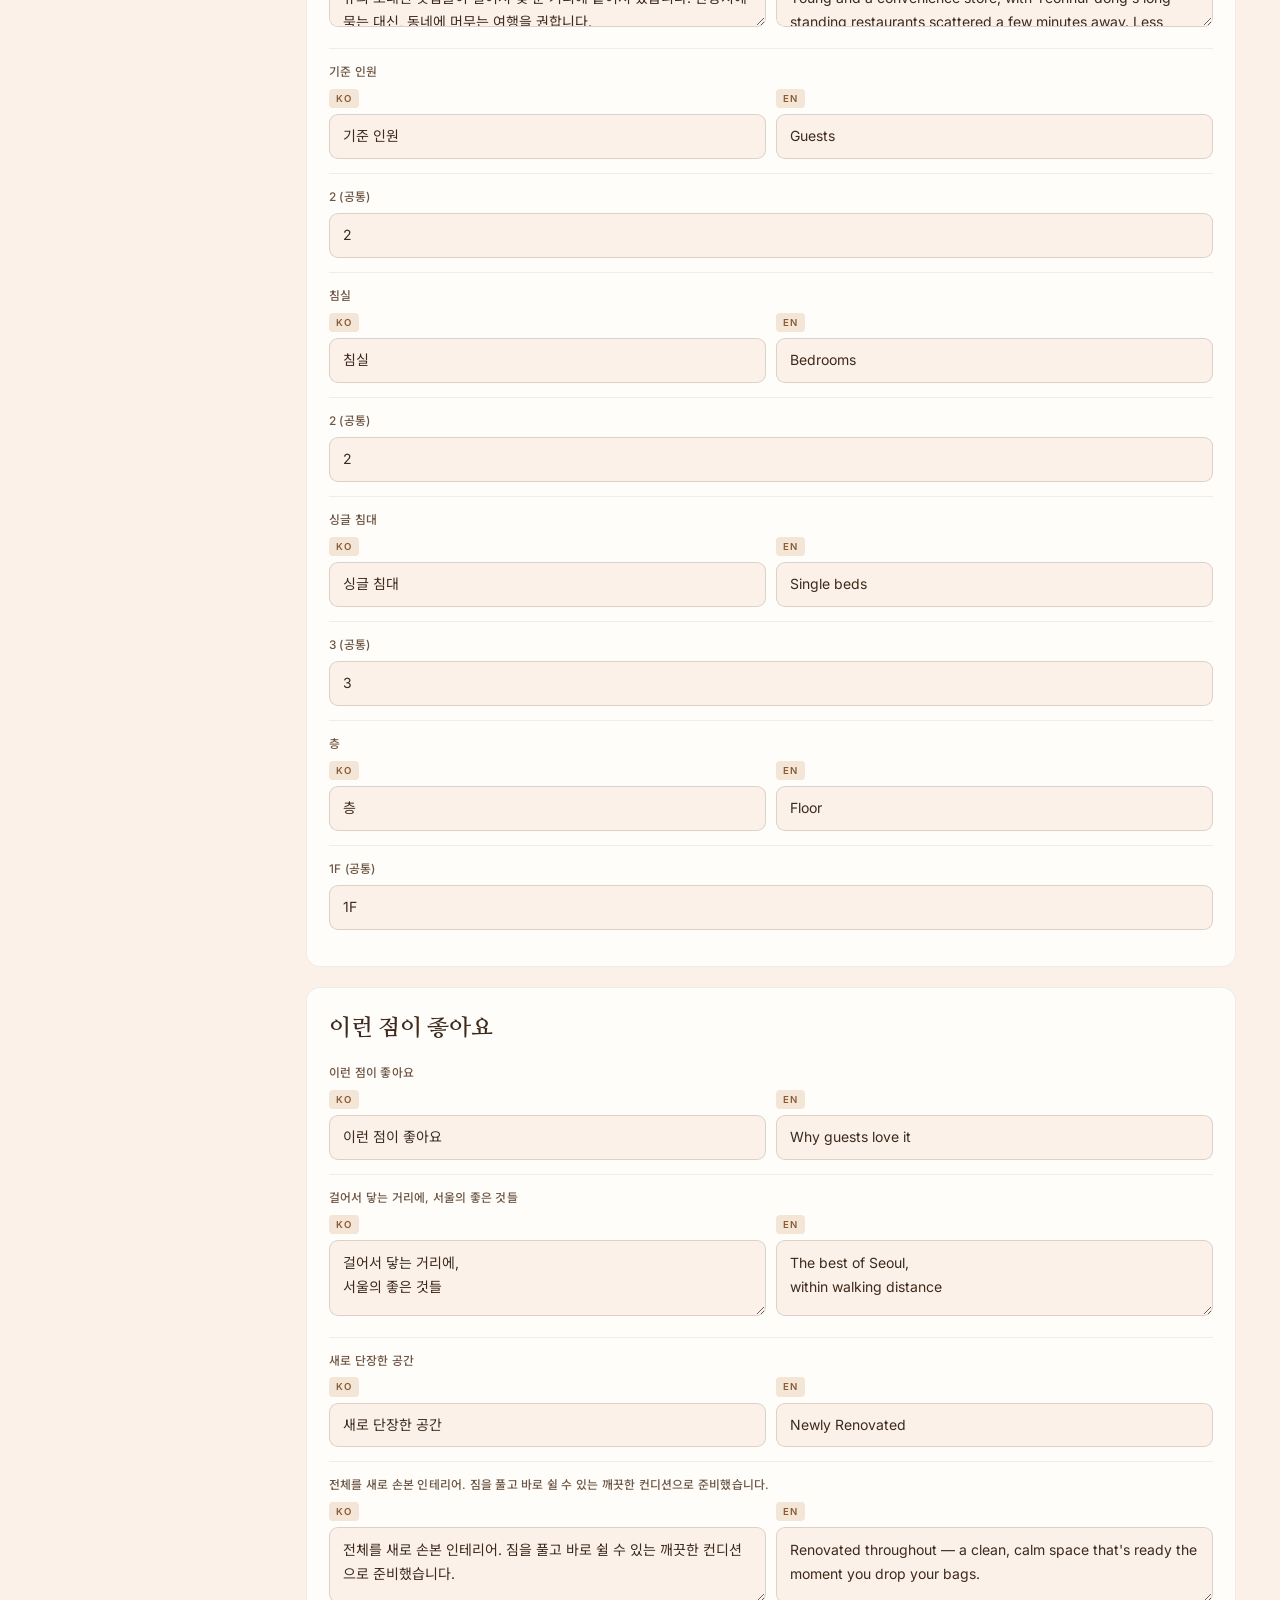
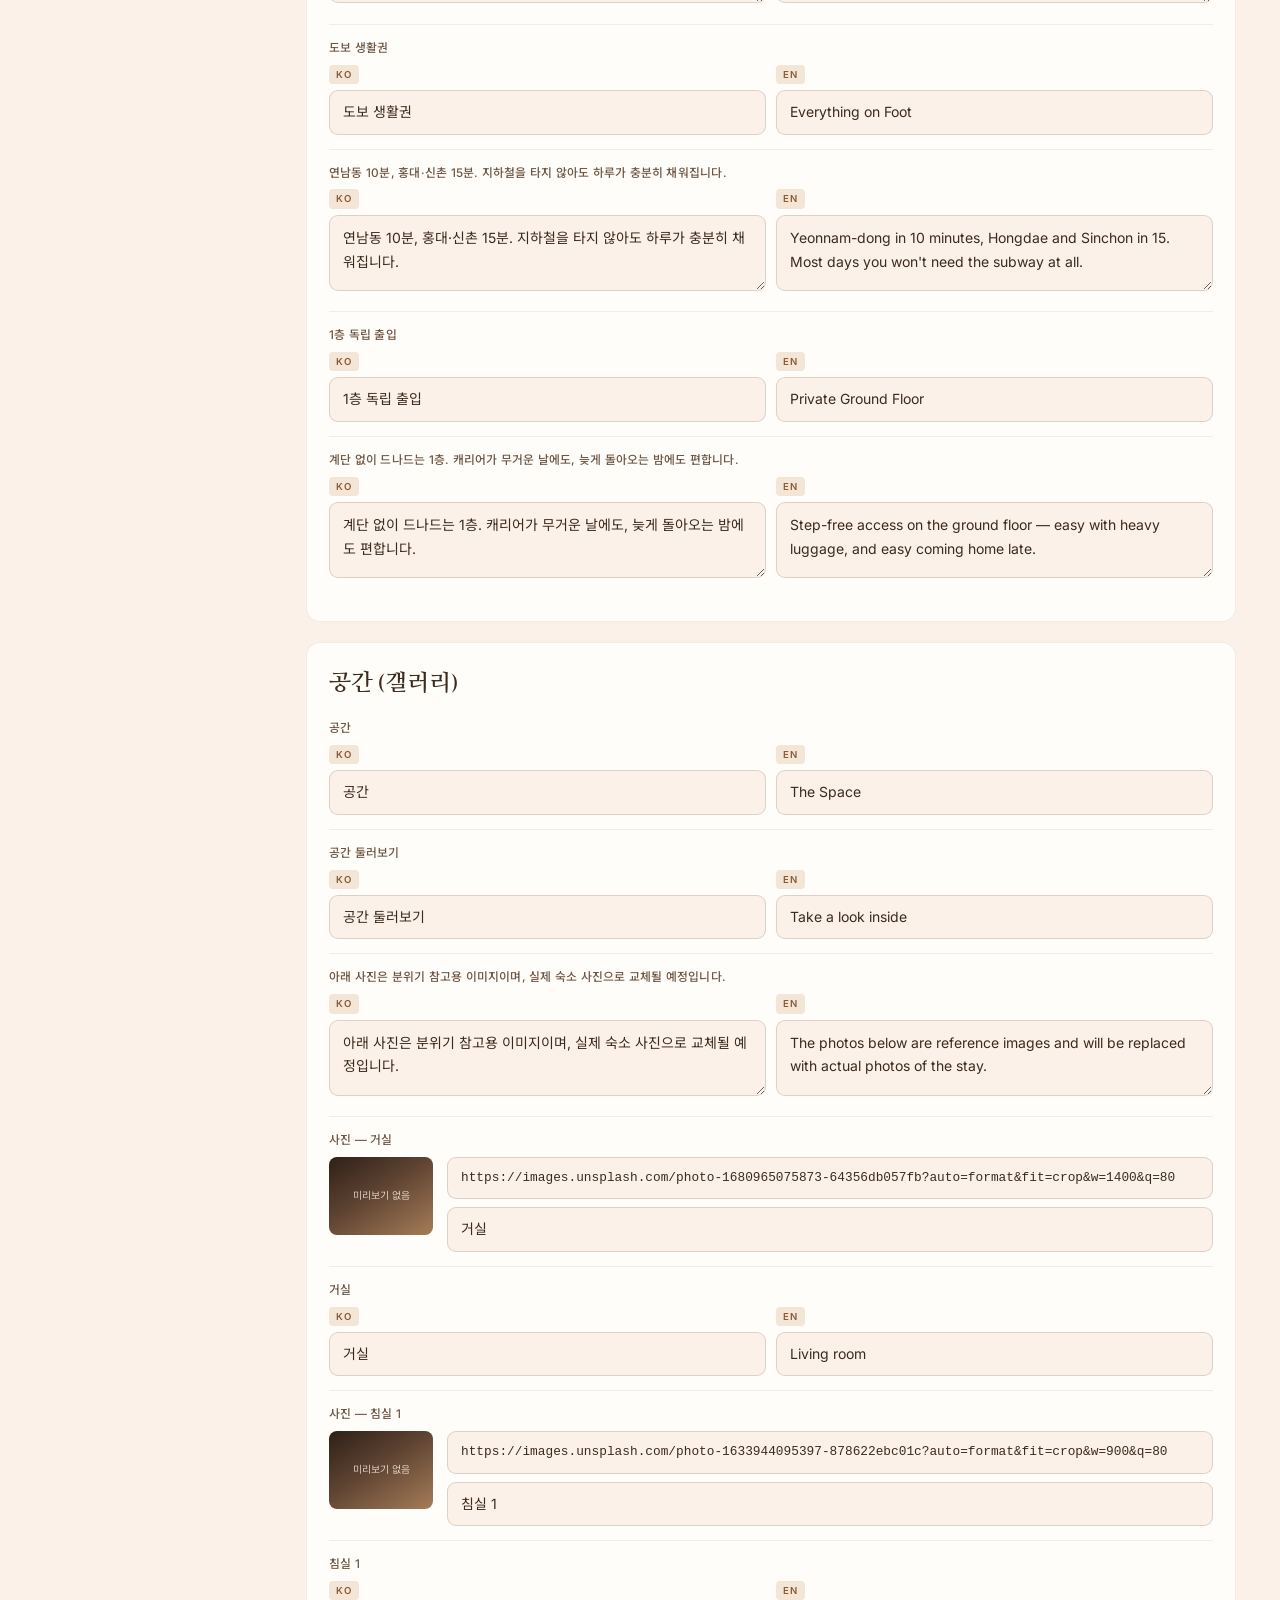
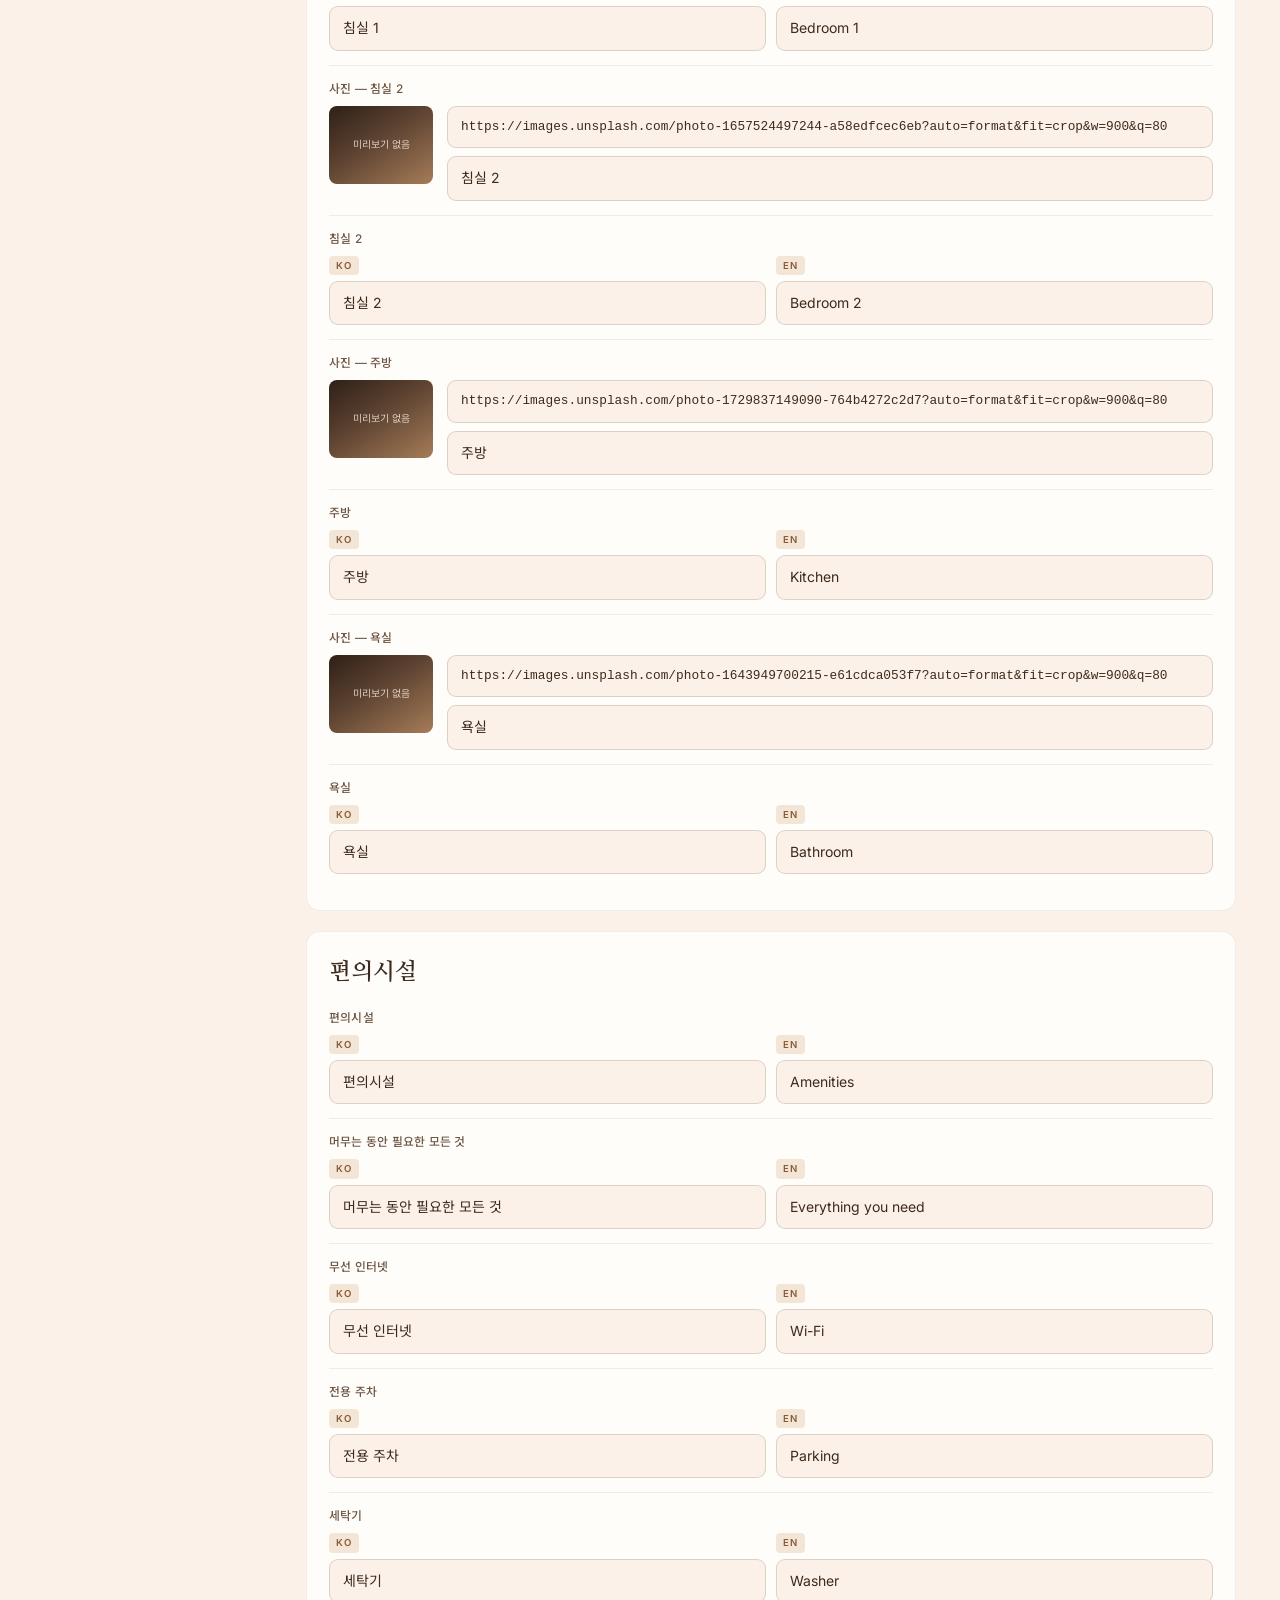
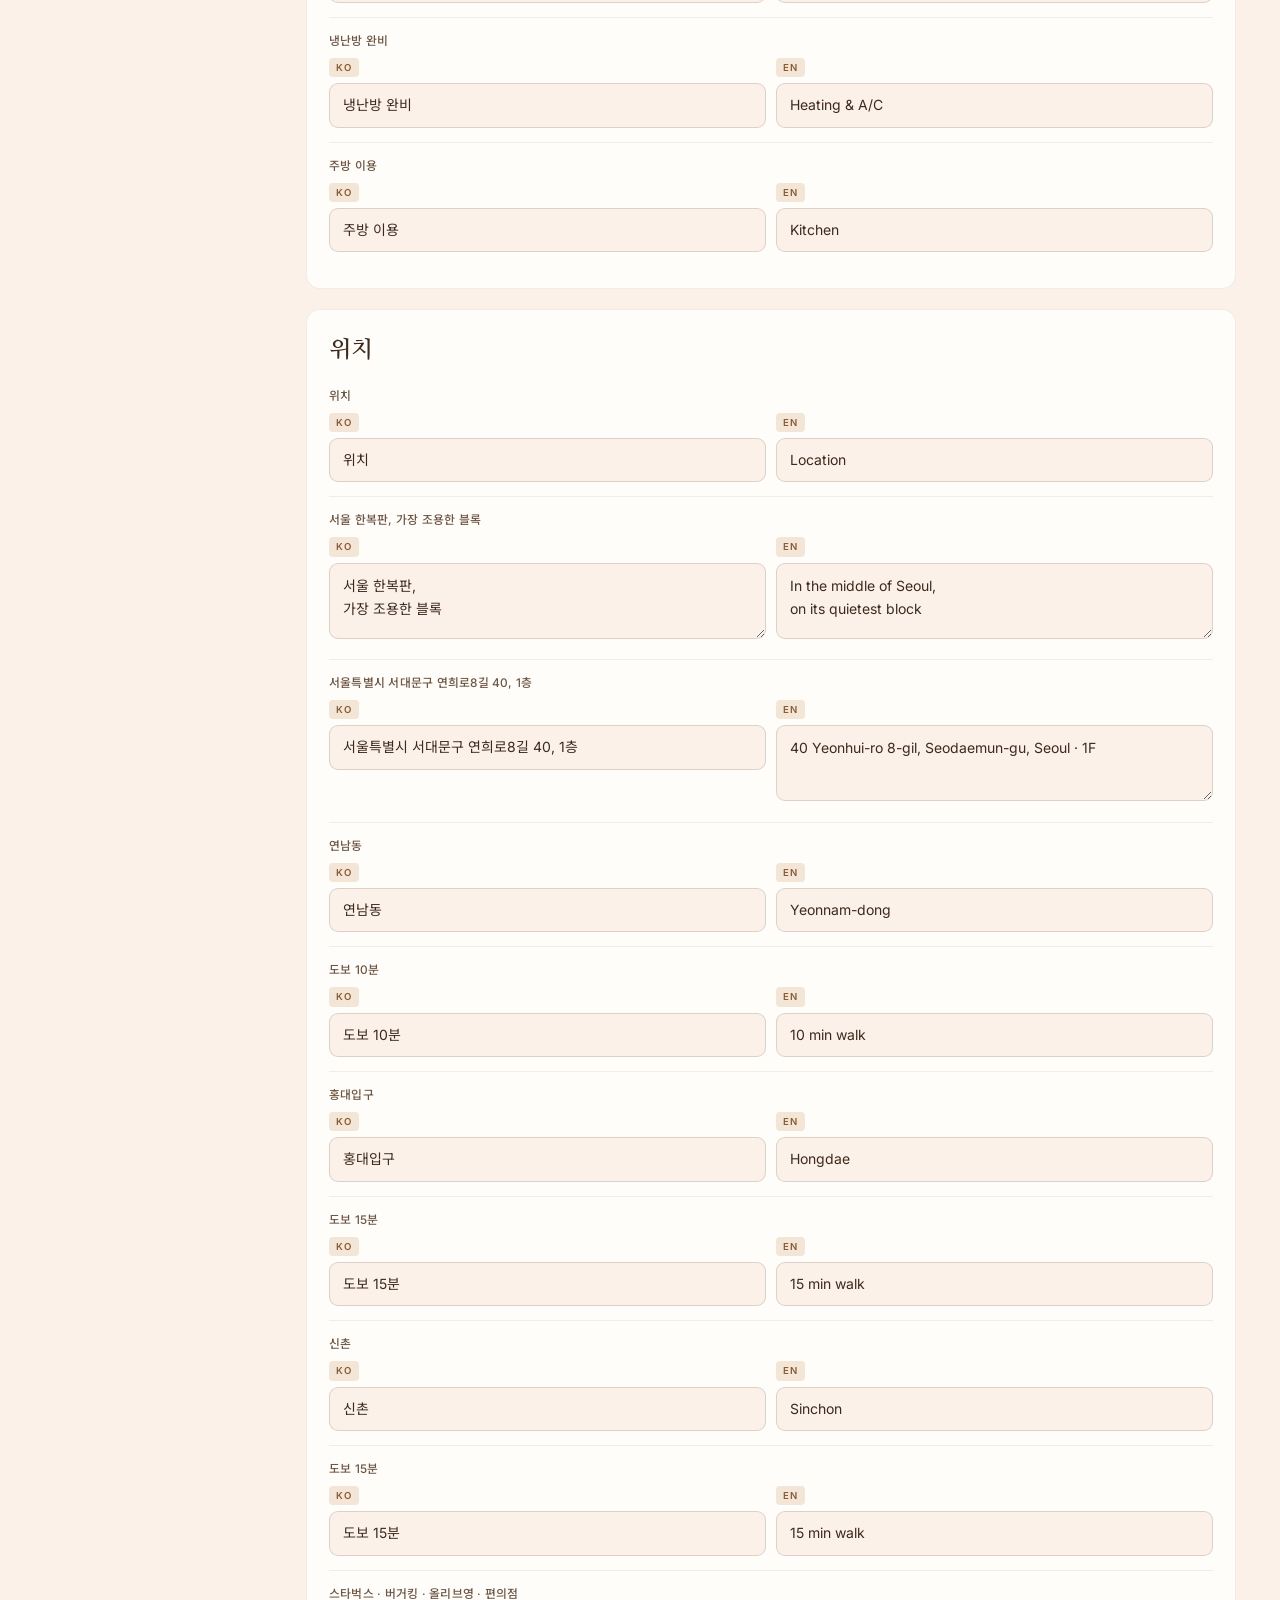
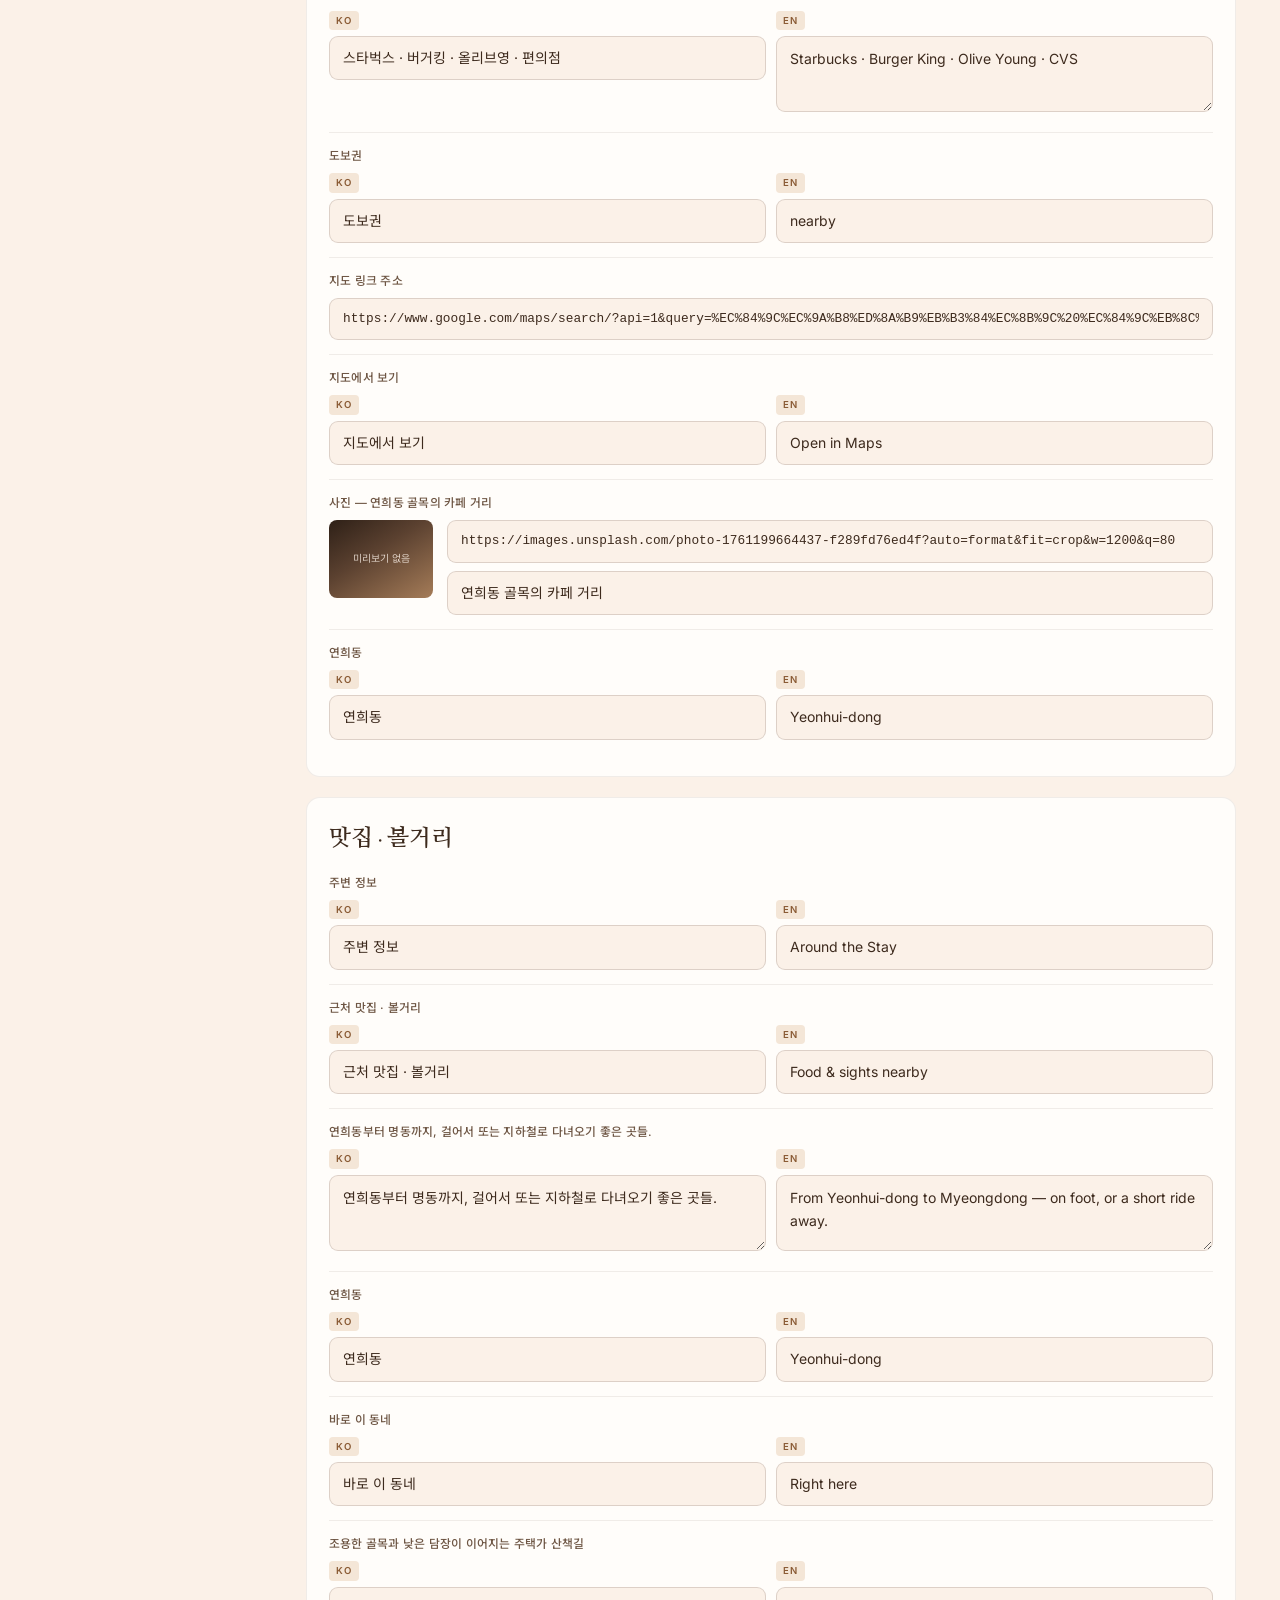
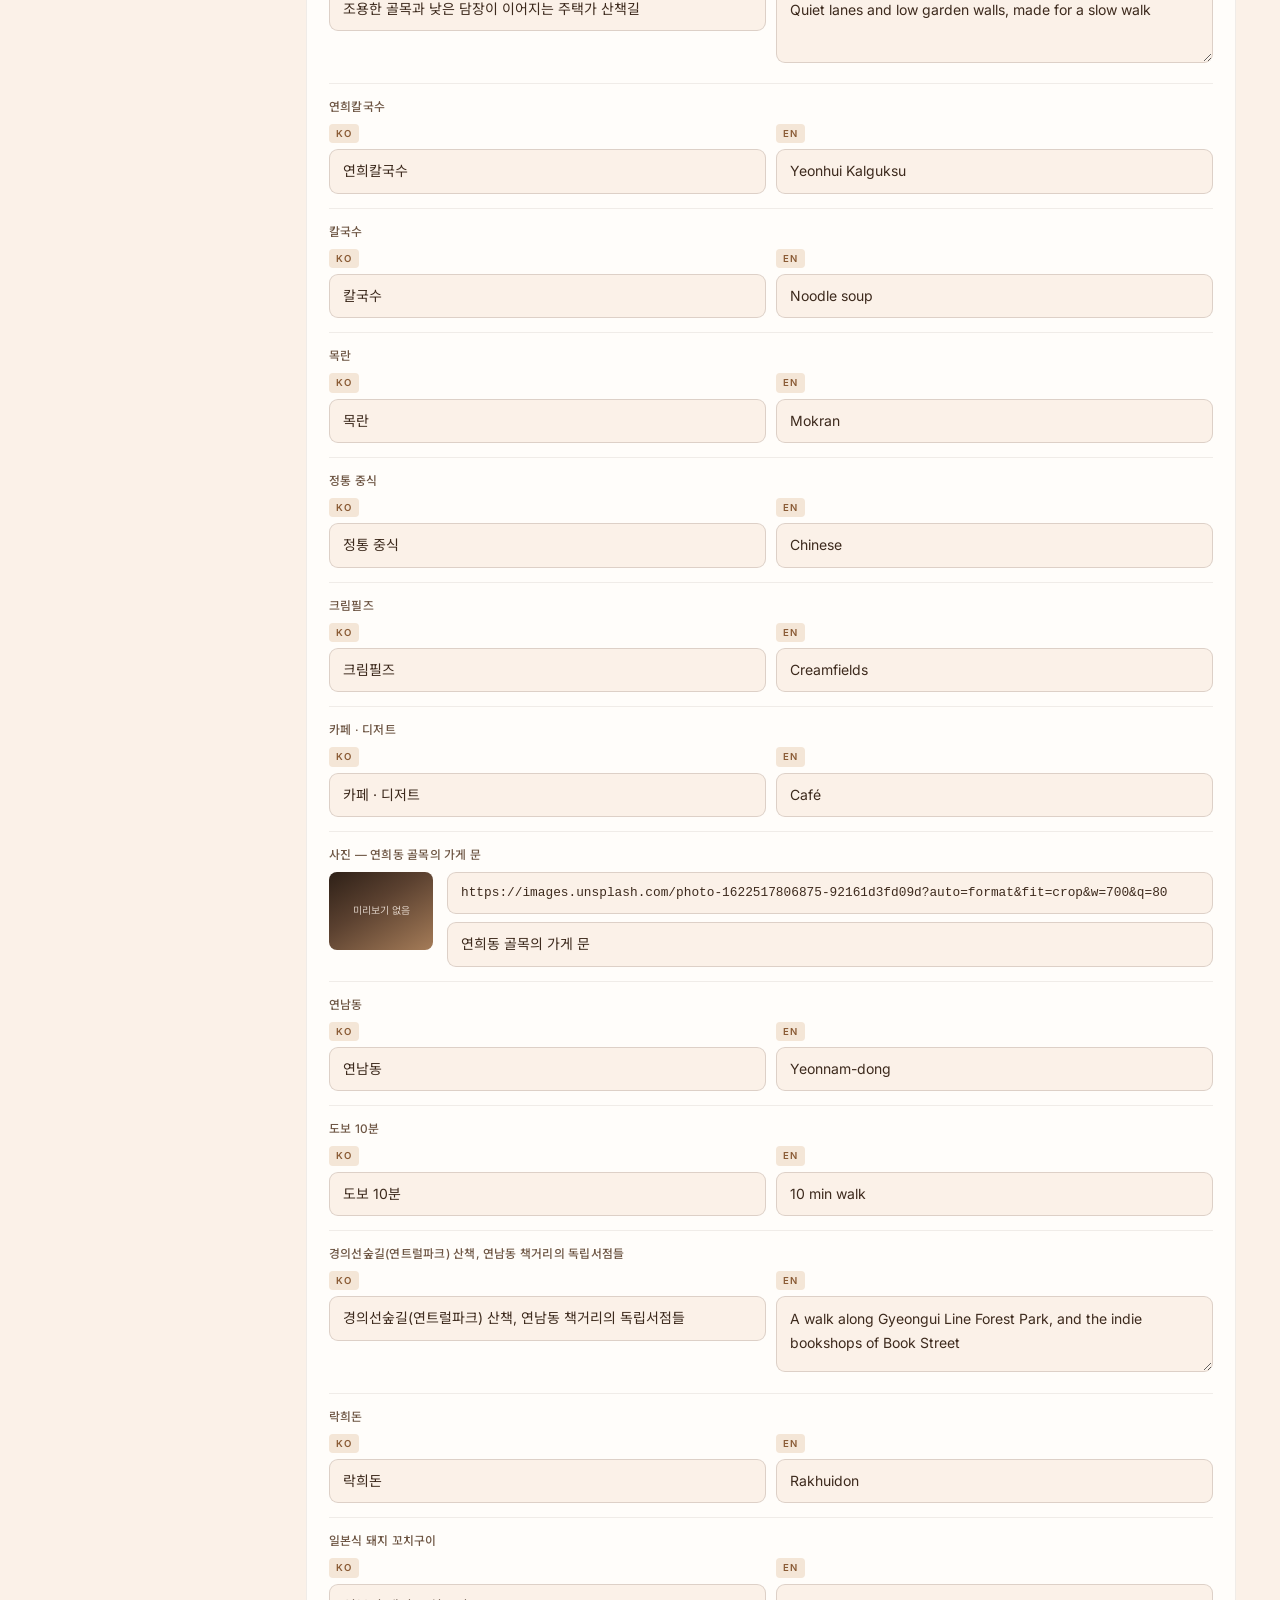
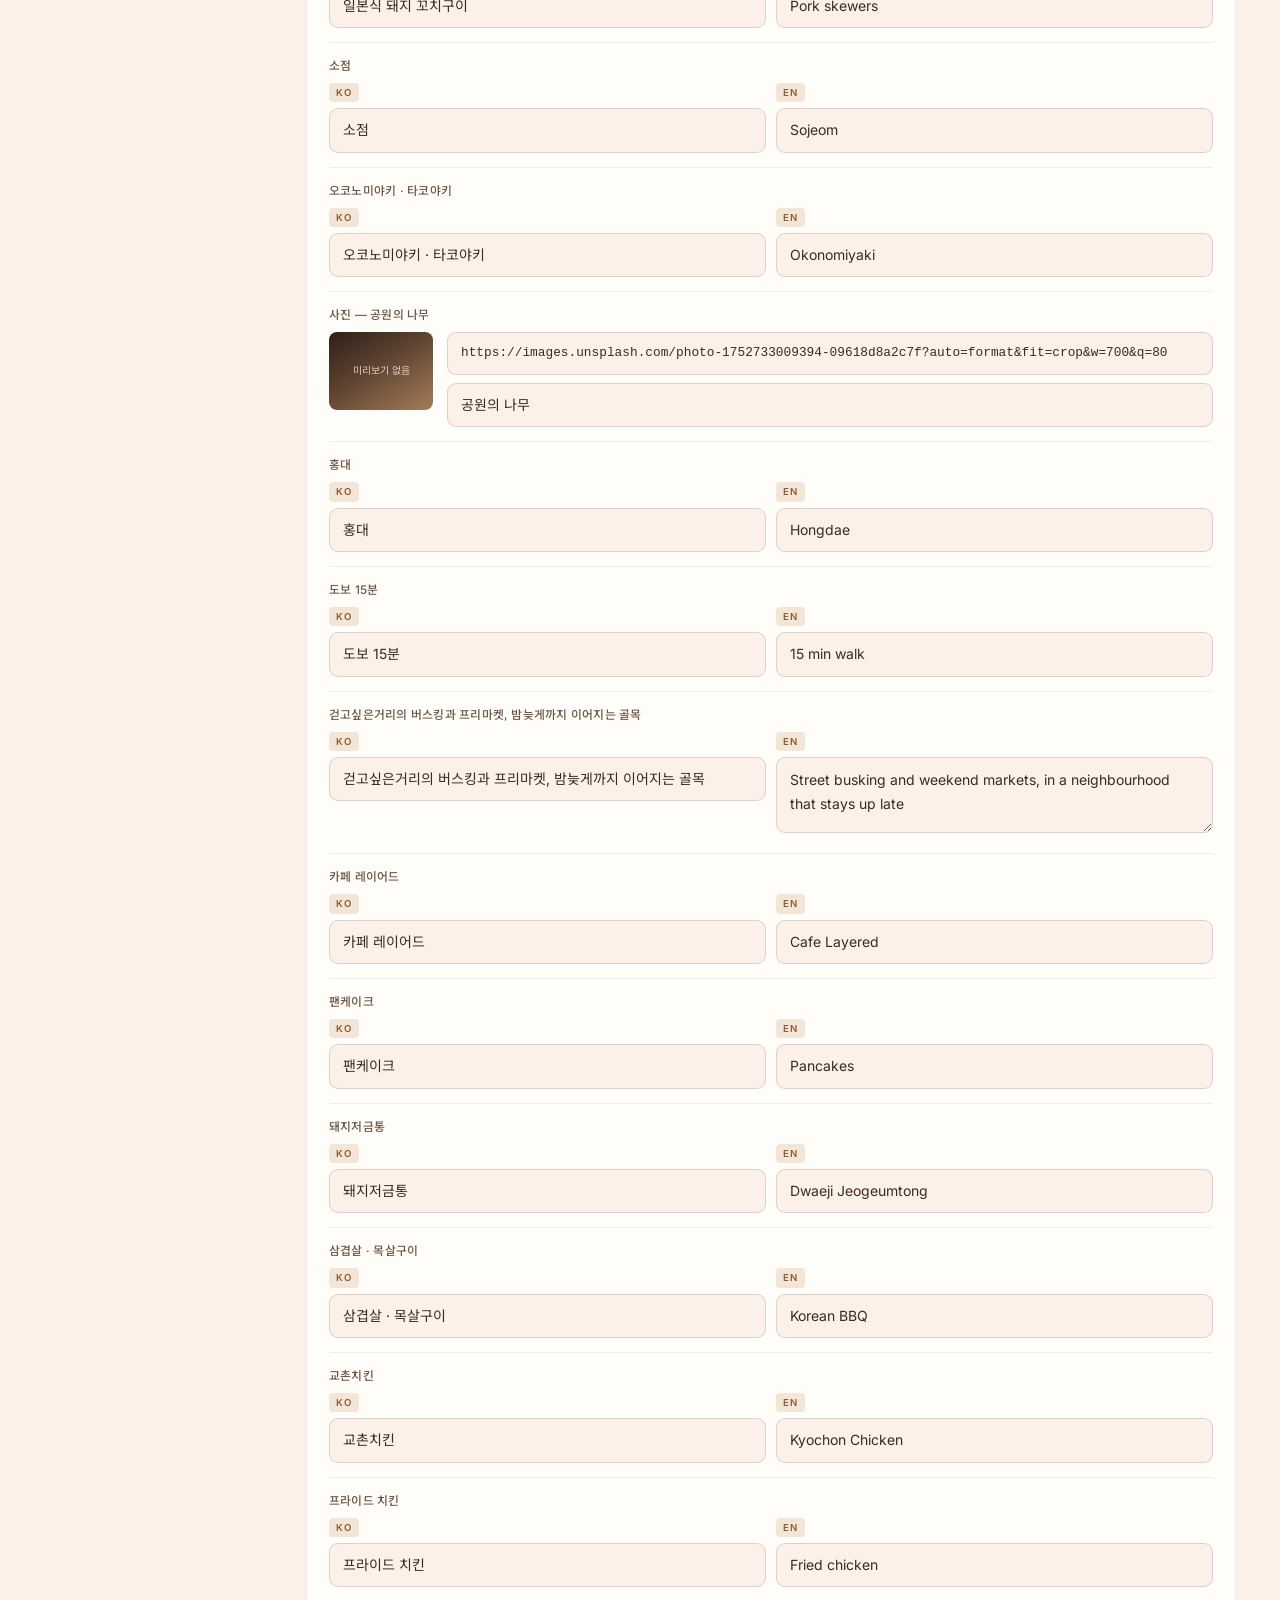
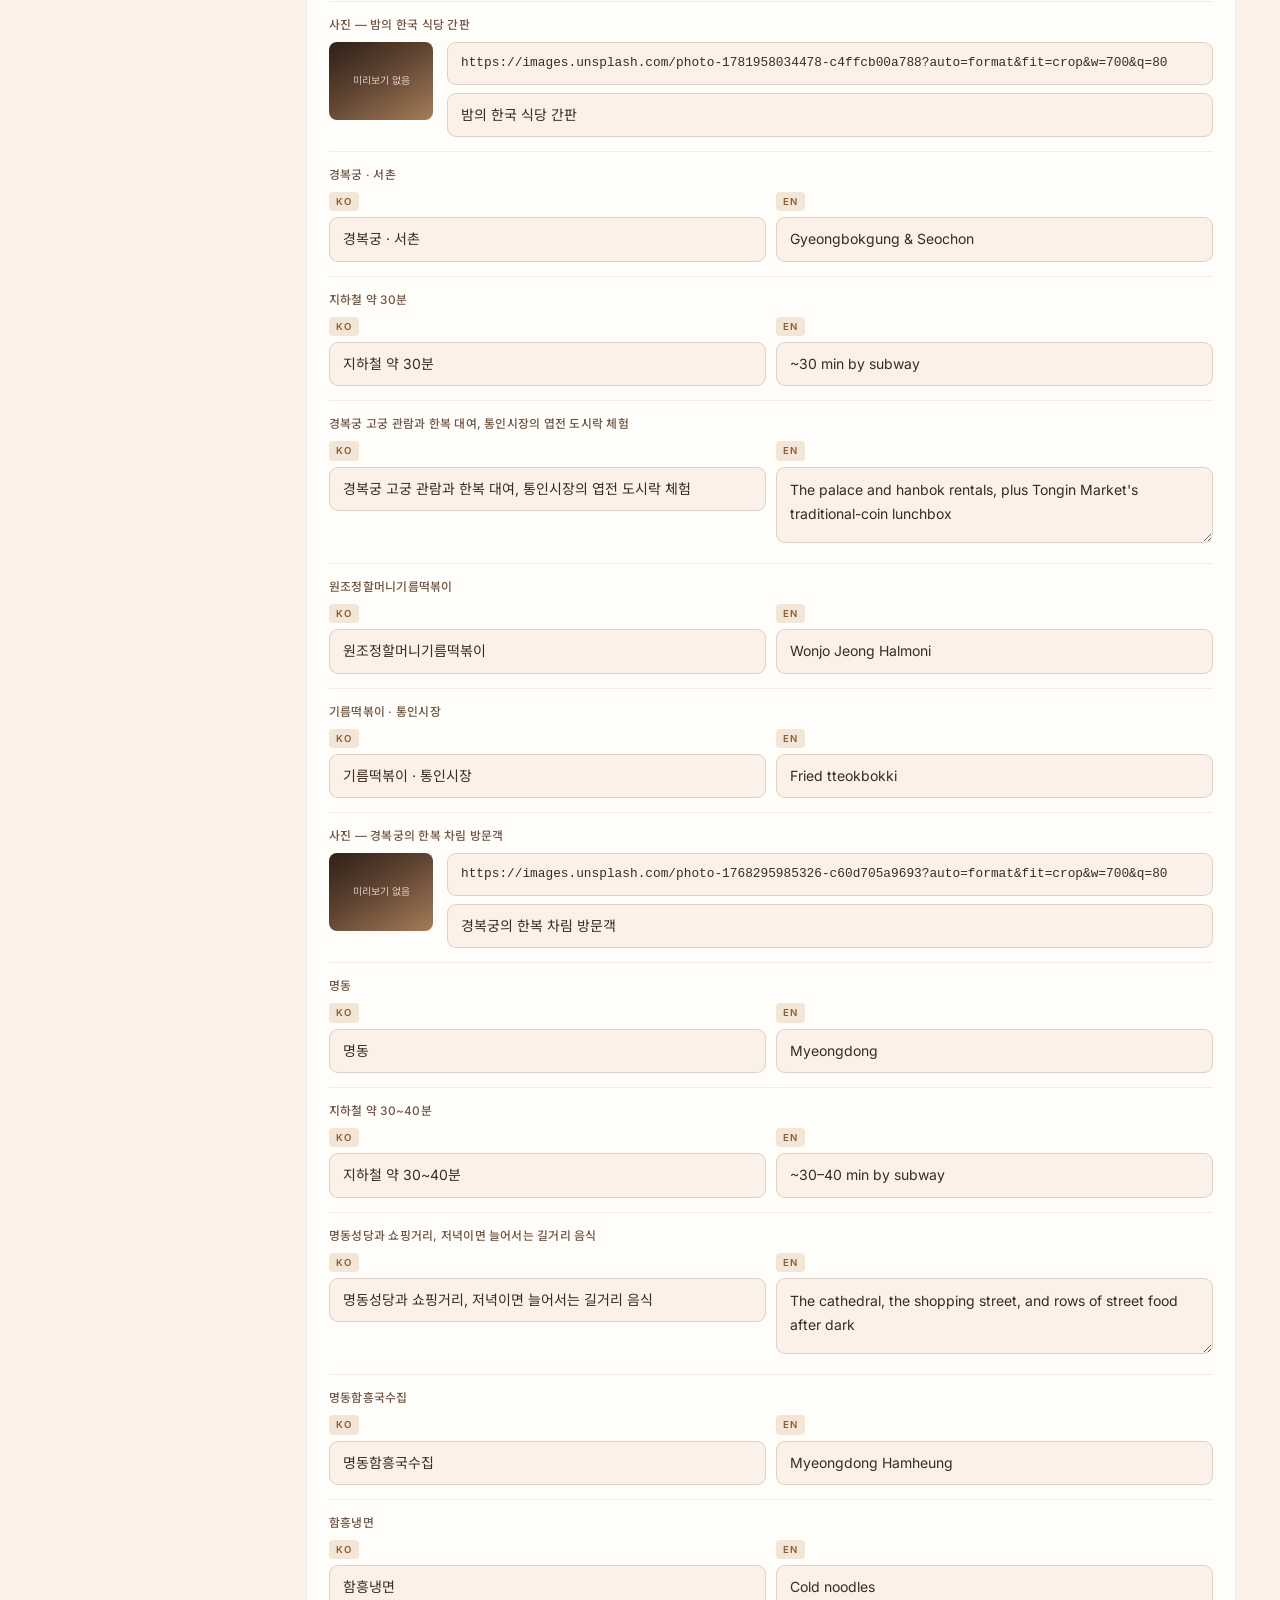
==== commit 1afd5557: "관리자 페이지에 상세 이용 안내서 추가 (전체흐름/텍스트/사진/저장/토큰발급/FAQ/체크리스트)" ====
--- a/admin.html
+++ b/admin.html
@@ -116,6 +116,41 @@
 .row{display:flex;gap:10px;flex-wrap:wrap;align-items:center;}
 .grow{flex:1;min-width:180px;}
 
+/* ---------- 이용 안내서 ---------- */
+.guide-intro{margin:0 0 6px;font-size:.85rem;color:var(--ink-2);line-height:1.8;}
+.guide details{border-top:1px solid var(--line-2);padding:13px 0;}
+.guide details:first-of-type{border-top:0;}
+.guide summary{
+  cursor:pointer;list-style:none;display:flex;align-items:center;gap:12px;
+  font-family:var(--display);font-weight:600;font-size:1.05rem;color:var(--ink);padding:3px 0;
+}
+.guide summary::-webkit-details-marker{display:none;}
+.guide summary::before{
+  content:'+';flex:none;display:inline-flex;align-items:center;justify-content:center;
+  width:23px;height:23px;border-radius:50%;background:var(--cream-2);color:var(--brass-2);
+  font-family:var(--sans);font-size:.95rem;line-height:1;
+}
+.guide details[open] > summary::before{content:'–';}
+.guide .body{padding:14px 2px 6px 35px;color:var(--ink-2);font-size:.87rem;line-height:1.85;}
+.guide .body p{margin:0 0 12px;}
+.guide .body p:last-child{margin-bottom:0;}
+.guide .body ol,.guide .body ul{margin:0 0 14px;padding-left:20px;}
+.guide .body li{margin-bottom:7px;}
+.guide .body li:last-child{margin-bottom:0;}
+.guide .body h4{margin:18px 0 8px;font-size:.78rem;font-weight:700;letter-spacing:.02em;color:var(--brass-2);text-transform:uppercase;}
+.guide .body h4:first-child{margin-top:0;}
+.guide code{background:var(--cream-2);padding:2px 6px;border-radius:5px;font-family:var(--mono);font-size:.82em;color:var(--brass-2);}
+.guide .kv{display:flex;gap:10px;padding:7px 0;border-bottom:1px dashed var(--line-2);font-size:.85rem;}
+.guide .kv:last-child{border-bottom:0;}
+.guide .kv b{min-width:128px;color:var(--ink);font-weight:600;flex:none;}
+.guide .qa{margin:0 0 14px;}
+.guide .qa:last-child{margin-bottom:0;}
+.guide .qa .q{font-weight:600;color:var(--ink);margin-bottom:4px;}
+.guide .qa .q::before{content:'Q. ';color:var(--brass-2);}
+.guide .qa .a::before{content:'A. ';color:var(--ink-3);}
+.guide .checklist label{display:flex;align-items:flex-start;gap:9px;padding:7px 0;cursor:pointer;}
+.guide .checklist input{margin-top:3px;flex:none;}
+
 /* ---------- loader ---------- */
 .loader{max-width:560px;margin:70px auto;text-align:center;padding:0 24px;}
 .loader img{width:74px;margin:0 auto 20px;}
@@ -186,14 +221,174 @@
         <input type="url" id="bookingUrl" class="mono" placeholder="https://www.airbnb.co.kr/rooms/12345678">
       </section>
 
-      <section class="panel">
-        <h2>사용법</h2>
-        <p class="hint" style="margin:0;">
-          아래에서 값을 고치면 즉시 반영됩니다. <strong>줄바꿈은 Enter</strong>로 입력하면 홈페이지에서도 줄이 나뉘어요.
-          한국어(KO)와 영어(EN)는 각각 따로 저장되니 둘 다 고쳐주세요.
-          수정을 마치면 위쪽의 <strong>미리보기</strong>로 확인한 뒤
-          <strong>index.html 내려받기</strong> 또는 <strong>GitHub에 저장</strong>을 눌러 반영합니다.
+      <section class="panel guide" id="guidePanel">
+        <h2>📖 이용 안내서</h2>
+        <p class="guide-intro">
+          코드를 몰라도 홈페이지 내용을 바꿀 수 있도록 만든 페이지입니다. 항목을 눌러 펼치면 자세한 설명이 나옵니다 —
+          처음 쓰신다면 위에서부터 순서대로 한 번 읽어보시는 걸 추천드려요.
         </p>
+
+        <details open>
+          <summary>① 전체 흐름 한눈에 보기</summary>
+          <div class="body">
+            <p>이 관리자 페이지는 <strong>index.html 파일 하나를 편집하는 도구</strong>입니다. 서버나 데이터베이스가 없어서, 아래 4단계로 동작합니다.</p>
+            <ol>
+              <li><strong>수정</strong> — 아래 섹션들에서 문구·사진·링크를 고칩니다. 고친 내용은 이 브라우저 탭이 열려있는 동안 메모리에만 있고, 아직 실제 홈페이지에는 반영되지 않습니다.</li>
+              <li><strong>미리보기</strong> — 상단의 <strong>미리보기</strong> 버튼으로 고친 내용이 실제로 어떻게 보이는지 새 탭에서 확인합니다.</li>
+              <li><strong>저장</strong> — <strong>index.html 내려받기</strong> 또는 <strong>GitHub에 저장</strong> 중 하나로 수정 내용을 실제 파일에 반영합니다. (아래 ⑥·⑦번 항목에 두 방법 모두 자세히 설명돼 있습니다)</li>
+              <li><strong>배포 반영</strong> — GitHub Pages가 자동으로 다시 빌드되어, <strong>1~2분 뒤</strong> 실제 홈페이지 주소에 반영됩니다. 반영 전이라면 브라우저 새로고침(Ctrl+F5)을 한 번 해보세요.</li>
+            </ol>
+            <p>이 탭을 닫기 전에 저장하지 않은 내용이 있으면 브라우저가 "정말 나가시겠습니까?" 경고를 띄워줍니다.</p>
+          </div>
+        </details>
+
+        <details>
+          <summary>② 문구(텍스트) 수정하기</summary>
+          <div class="body">
+            <p>홈페이지는 한국어/영어 두 언어로 되어 있어서, 대부분의 문구는 <span class="chip">KO</span>·<span class="chip">EN</span> 한 쌍으로 나타납니다.</p>
+            <h4>수정 방법</h4>
+            <ul>
+              <li>입력창에 바로 타이핑하면 <strong>즉시</strong> 반영됩니다 (내부적으로 값이 바뀔 뿐, 화면 자체가 바뀌는 건 아니에요 — 확인은 미리보기로).</li>
+              <li>짧은 문장은 한 줄 입력창, 길거나 줄바꿈이 있는 문장은 여러 줄 입력창으로 자동으로 나뉘어 보여집니다.</li>
+              <li><strong>줄바꿈은 Enter</strong>로 입력하세요. 홈페이지에서도 그 자리에서 줄이 나뉩니다.</li>
+              <li>한국어와 영어는 <strong>완전히 따로 저장</strong>됩니다. 한쪽만 고치면 다른 언어로 봤을 때는 예전 문구가 그대로 남아있으니, 내용을 바꿀 땐 <strong>KO·EN 둘 다</strong> 고쳐주세요.</li>
+              <li>가격(₩150,000 – ₩200,000), 인원수처럼 언어 구분이 없는 항목은 <span class="chip">공통</span>이라고 표시되고 입력창이 하나뿐입니다.</li>
+            </ul>
+            <p>각 입력창 위의 회색 글씨는 지금 무슨 문구를 고치는지 알려주는 미리보기 라벨입니다 (실제로 저장되는 값이 아니에요).</p>
+          </div>
+        </details>
+
+        <details>
+          <summary>③ 사진 바꾸기</summary>
+          <div class="body">
+            <p><strong>이 페이지에는 "사진 업로드" 버튼이 없습니다.</strong> 대신 각 사진마다 "사진 주소(경로)"를 입력하는 칸이 있고, 그 주소가 가리키는 이미지가 화면에 표시되는 방식입니다. 그래서 사진을 바꾸려면 먼저 사진 파일을 어딘가에 올려두고, 그 주소를 여기에 입력해야 합니다.</p>
+
+            <h4>방법 A — GitHub 저장소에 올리고 경로 입력 (권장)</h4>
+            <ol>
+              <li>GitHub에서 저장소 페이지로 이동합니다.</li>
+              <li><code>assets</code> 폴더를 열고 (없다면) <code>photos</code>라는 폴더를 새로 만듭니다 — <strong>Add file → Create new file</strong>에서 파일명 칸에 <code>assets/photos/.gitkeep</code>처럼 입력하면 폴더가 자동으로 생깁니다.</li>
+              <li><code>assets/photos</code> 폴더로 들어가 <strong>Add file → Upload files</strong>를 누르고 사진 파일을 끌어다 놓은 뒤 <strong>Commit changes</strong>를 누릅니다.</li>
+              <li>업로드한 파일명을 확인합니다 (예: <code>living.jpg</code>).</li>
+              <li>이 관리자 페이지의 사진 칸에 <code>assets/photos/living.jpg</code> 처럼 경로를 입력합니다. 왼쪽 미리보기 썸네일에 바로 사진이 뜨면 성공입니다.</li>
+            </ol>
+
+            <h4>방법 B — 이미 인터넷에 있는 사진 주소 붙여넣기</h4>
+            <p>사진이 이미 어딘가(인스타그램 제외 — 외부에서 못 불러옵니다, 또는 별도 이미지 호스팅)에 올라가 있다면, 그 주소(<code>https://...</code>로 시작)를 그대로 붙여넣어도 됩니다.</p>
+
+            <h4>알아두면 좋은 것</h4>
+            <ul>
+              <li>사진 밑의 <strong>"사진 설명"</strong> 칸(alt 텍스트)도 함께 채워주세요 — 검색엔진 노출과 시각장애인용 스크린리더에 쓰입니다.</li>
+              <li>사진 비율은 CSS가 알아서 맞춰주므로(<code>object-fit: cover</code>) 어떤 크기를 넣어도 레이아웃이 깨지지 않습니다. 가로 1600px 내외, 1MB 이하를 권장합니다.</li>
+              <li>왼쪽 썸네일이 <strong>"미리보기 없음"</strong>으로 나오면 주소가 틀렸거나, 아직 업로드가 안 됐거나, 오탈자가 있는 경우입니다. 주소를 다시 확인해주세요.</li>
+              <li>주소가 잘못되어도 실제 홈페이지가 깨지지는 않습니다 — 사진 대신 브랜드 색 그래픽이 대신 표시되도록 되어 있어요.</li>
+              <li>총 <strong>14곳</strong>의 사진이 있습니다 (히어로 1 · 소개 1 · 갤러리 5 · 위치 1 · 주변 정보 5 · 예약 1). 전부 실제 사진으로 교체했다면, 갤러리 위의 "분위기 참고용 이미지" 안내 문구도 지워주세요 (해당 문구는 "공간 (갤러리)" 섹션에 있습니다).</li>
+            </ul>
+          </div>
+        </details>
+
+        <details>
+          <summary>④ 에어비앤비 예약 링크 설정</summary>
+          <div class="body">
+            <p>맨 위 <strong>"에어비앤비 예약 링크"</strong> 칸에 숙소의 실제 에어비앤비 주소를 넣으면, 홈페이지 안의 <strong>모든</strong> 예약 버튼(상단 메뉴, 히어로, 하단 예약 섹션, 모바일 하단 바까지)이 자동으로 그 주소로 연결됩니다.</p>
+            <p>비워두면 상단·하단 대부분의 예약 버튼은 페이지 안의 예약 섹션(#book)으로 스크롤만 하고, 맨 아래 "에어비앤비에서 예약하기" 버튼만 눌러도 반응 없는 비활성 상태로 표시됩니다.</p>
+          </div>
+        </details>
+
+        <details>
+          <summary>⑤ 지도 링크 등 기타 링크</summary>
+          <div class="body">
+            <p>"위치" 섹션의 <strong>지도 링크 주소</strong> 칸은 "지도에서 보기" 버튼이 여는 구글 지도 주소입니다. 새 주소를 구글 지도에서 검색 → 공유 → 링크 복사로 얻어서 붙여넣으면 됩니다.</p>
+          </div>
+        </details>
+
+        <details>
+          <summary>⑥ 저장하기 — 방법 A: 내려받아서 직접 올리기</summary>
+          <div class="body">
+            <p>아무 사전 설정 없이 바로 쓸 수 있는 방법입니다.</p>
+            <ol>
+              <li>수정을 마쳤으면 상단의 <strong>index.html 내려받기</strong>를 누릅니다 — 컴퓨터에 <code>index.html</code> 파일이 다운로드됩니다.</li>
+              <li>GitHub 저장소 페이지로 이동해 <code>index.html</code> 파일을 클릭합니다.</li>
+              <li>오른쪽 위 연필(✏) 아이콘 또는 <strong>⋯ → Delete file</strong> 후 <strong>Add file → Upload files</strong>로 방금 받은 파일을 올립니다. (연필 아이콘으로 직접 코드를 붙여넣는 방법도 가능합니다.)</li>
+              <li>맨 아래 <strong>Commit changes</strong>를 누르면 1~2분 뒤 실제 홈페이지에 반영됩니다.</li>
+            </ol>
+            <p>여러 명이 관리한다면, 이 방법은 매번 파일을 직접 주고받아야 해서 조금 번거로울 수 있습니다 — 자주 쓰신다면 아래 ⑦번 방법을 추천드립니다.</p>
+          </div>
+        </details>
+
+        <details>
+          <summary>⑦ 저장하기 — 방법 B: GitHub에 바로 저장 (자동)</summary>
+          <div class="body">
+            <p>한 번만 설정해두면, 이후에는 <strong>GitHub에 저장</strong> 버튼 한 번으로 바로 반영됩니다.</p>
+
+            <h4>1) GitHub 액세스 토큰 발급받기</h4>
+            <ol>
+              <li>GitHub에 로그인한 상태에서 오른쪽 위 <strong>프로필 사진 클릭 → Settings</strong></li>
+              <li>왼쪽 메뉴 맨 아래 <strong>Developer settings</strong></li>
+              <li><strong>Personal access tokens → Fine-grained tokens</strong></li>
+              <li><strong>Generate new token</strong> 클릭</li>
+              <li><strong>Token name</strong>에 알아보기 쉬운 이름 입력 (예: "연희스테이 관리자")</li>
+              <li><strong>Expiration</strong>(만료일)을 지정합니다 — 보안을 위해 반드시 설정하세요 (예: 90일).</li>
+              <li><strong>Repository access</strong>에서 <strong>Only select repositories</strong>를 고르고, 이 홈페이지 저장소 <strong>하나만</strong> 선택합니다.</li>
+              <li><strong>Permissions → Repository permissions</strong>를 펼쳐서 <strong>Contents</strong> 항목을 <strong>Read and write</strong>로 바꿉니다. (다른 권한은 건드리지 않아도 됩니다.)</li>
+              <li>맨 아래 <strong>Generate token</strong>을 누르면 <code>github_pat_</code>로 시작하는 토큰 문자열이 나옵니다. <strong>이 화면을 벗어나면 다시 볼 수 없으니</strong> 바로 복사하세요.</li>
+            </ol>
+
+            <h4>2) 이 페이지에 등록하기</h4>
+            <p>아래 "GitHub에 바로 저장" 항목에 다음을 채워주세요.</p>
+            <div class="kv"><b>저장소</b><span><code>계정(또는 조직)/저장소이름</code> 형식. 예: <code>YeonheeStay/yeonhee-stay</code></span></div>
+            <div class="kv"><b>브랜치</b><span>보통 <code>main</code> 그대로 두면 됩니다.</span></div>
+            <div class="kv"><b>파일 경로</b><span>보통 <code>index.html</code> 그대로 두면 됩니다.</span></div>
+            <div class="kv"><b>액세스 토큰</b><span>1)에서 복사한 <code>github_pat_...</code> 문자열</span></div>
+            <p>다 채우면 <strong>설정 저장</strong>을 누르세요. 상태 표시가 초록 점으로 바뀌면 준비 완료입니다. 이제부터는 수정 후 상단의 <strong>GitHub에 저장</strong> 버튼만 누르면 됩니다.</p>
+
+            <h4>저장이 안 될 때</h4>
+            <ul>
+              <li><strong>404 / Not Found</strong> — 저장소 이름 오타, 또는 토큰이 그 저장소에 접근 권한이 없는 경우입니다. "계정/저장소이름" 형식과 대소문자를 확인하세요.</li>
+              <li><strong>401 / 403</strong> — 토큰이 만료되었거나, Contents 권한이 Read and write가 아닌 경우입니다. 토큰을 새로 발급받아주세요.</li>
+              <li><strong>422</strong> — 브랜치 이름이 실제와 다른 경우가 많습니다 (예: main이 아니라 master).</li>
+            </ul>
+          </div>
+        </details>
+
+        <details>
+          <summary>⑧ 보안 — 토큰 관리 시 꼭 지켜주세요</summary>
+          <div class="body">
+            <p><strong>정적 웹사이트에는 진짜 로그인을 만들 수 없습니다.</strong> 서버가 없어서 비밀번호를 확인해줄 곳이 없고, 페이지 안에 비밀번호를 적어두면 소스 보기로 그대로 드러나기 때문입니다. 그래서 가짜 로그인 화면 대신 이런 방식으로 설계했습니다.</p>
+            <ul>
+              <li>이 관리자 페이지 자체에는 비밀 정보가 없습니다. 누가 이 페이지를 열더라도 <strong>내 토큰을 직접 입력하지 않는 한 홈페이지를 바꿀 수 없습니다.</strong></li>
+              <li>검색엔진에 노출되지 않도록 <code>noindex</code> 처리를 해두었습니다.</li>
+              <li>토큰은 <strong>이 브라우저(localStorage)에만</strong> 저장되며, GitHub API 외의 다른 곳으로 전송되지 않습니다.</li>
+              <li><strong>공용 컴퓨터·공유 기기에서 사용했다면 반드시 "토큰 지우기"를 눌러주세요.</strong></li>
+              <li>가장 안전한 방법은 <code>admin.html</code>과 <code>js/admin.js</code>를 아예 GitHub에 올리지 않고, 내 컴퓨터에서 파일로 직접 열어 쓰는 것입니다 — 이 경우 처음 열 때 <code>index.html</code>을 선택(또는 끌어다 놓기)해야 합니다.</li>
+              <li>웹에 올려서 쓰신다면 이 페이지 주소를 다른 사람과 공유하지 마시고, 토큰에는 반드시 만료일(Expiration)을 설정해주세요.</li>
+              <li>토큰이 유출된 것 같다면 GitHub → Settings → Developer settings → Personal access tokens에서 즉시 <strong>Delete</strong>하면 바로 무효화됩니다.</li>
+            </ul>
+          </div>
+        </details>
+
+        <details>
+          <summary>⑨ 자주 묻는 질문</summary>
+          <div class="body">
+            <div class="qa"><div class="q">여러 명이 같이 관리해도 되나요?</div><div class="a">네. 관리자마다 이 페이지를 각자 열고, 각자 발급받은 GitHub 토큰을 등록해서 쓰면 됩니다. 파일 자체(admin.html)는 공유해도 되지만, 토큰은 절대 다른 사람과 공유하지 마세요.</div></div>
+            <div class="qa"><div class="q">미리보기 버튼을 눌러도 새 창이 안 열려요.</div><div class="a">브라우저의 팝업 차단 기능 때문입니다. 주소창 옆 팝업 차단 아이콘을 눌러 이 사이트의 팝업을 허용해주세요.</div></div>
+            <div class="qa"><div class="q">실수로 이상한 내용을 저장했어요. 되돌릴 수 있나요?</div><div class="a">네. GitHub 저장소 페이지에서 index.html의 History(커밋 기록)를 열면 이전 버전을 확인하고 되돌릴 수 있습니다. 걱정된다면 중요한 수정 전에 "index.html 내려받기"로 현재 버전을 백업해두세요.</div></div>
+            <div class="qa"><div class="q">고친 내용이 홈페이지에 안 보여요.</div><div class="a">저장(GitHub 저장 또는 파일 업로드) 후 GitHub Pages가 다시 빌드되는 데 보통 1~2분이 걸립니다. 그래도 안 보이면 브라우저 강력 새로고침(Ctrl+F5 또는 Cmd+Shift+R)을 해보세요 — 캐시 때문일 수 있습니다.</div></div>
+            <div class="qa"><div class="q">이 관리자 페이지를 컴퓨터에 저장해서 오프라인으로 써도 되나요?</div><div class="a">네. admin.html, js/admin.js, index.html을 같은 폴더에 두고 admin.html을 더블클릭하면, 자동으로 못 읽는 대신 화면 안내에 따라 index.html을 선택(또는 끌어다 놓기)해서 쓸 수 있습니다. 이 경우 "GitHub에 저장"도 인터넷만 연결되어 있으면 그대로 동작합니다.</div></div>
+          </div>
+        </details>
+
+        <details>
+          <summary>⑩ 공개하기 전 최종 체크리스트</summary>
+          <div class="body checklist">
+            <label><input type="checkbox"> 에어비앤비 예약 링크를 실제 주소로 넣었다</label>
+            <label><input type="checkbox"> 사진 14곳을 전부 실제 숙소 사진으로 교체했다</label>
+            <label><input type="checkbox"> 갤러리의 "분위기 참고용 이미지" 안내 문구를 지웠다</label>
+            <label><input type="checkbox"> 한국어·영어 문구를 모두 실제 내용으로 확인했다</label>
+            <label><input type="checkbox"> 주소·가격·인원·지도 링크가 정확한지 확인했다</label>
+            <label><input type="checkbox"> 미리보기로 PC·모바일 화면을 모두 확인했다</label>
+            <label><input type="checkbox"> (웹에 올려서 쓴다면) 토큰에 만료일을 설정했고, 페이지 주소를 남과 공유하지 않았다</label>
+          </div>
+        </details>
       </section>
 
       <!-- 자동 생성 영역 -->
@@ -214,7 +409,7 @@
 
         <div class="field">
           <label for="ghRepo">저장소 (계정/저장소이름)</label>
-          <input type="text" id="ghRepo" class="mono" placeholder="seangoodguy/yeonhee-stay">
+          <input type="text" id="ghRepo" class="mono" placeholder="YeonheeStay/yeonhee-stay">
         </div>
         <div class="field">
           <div class="row">
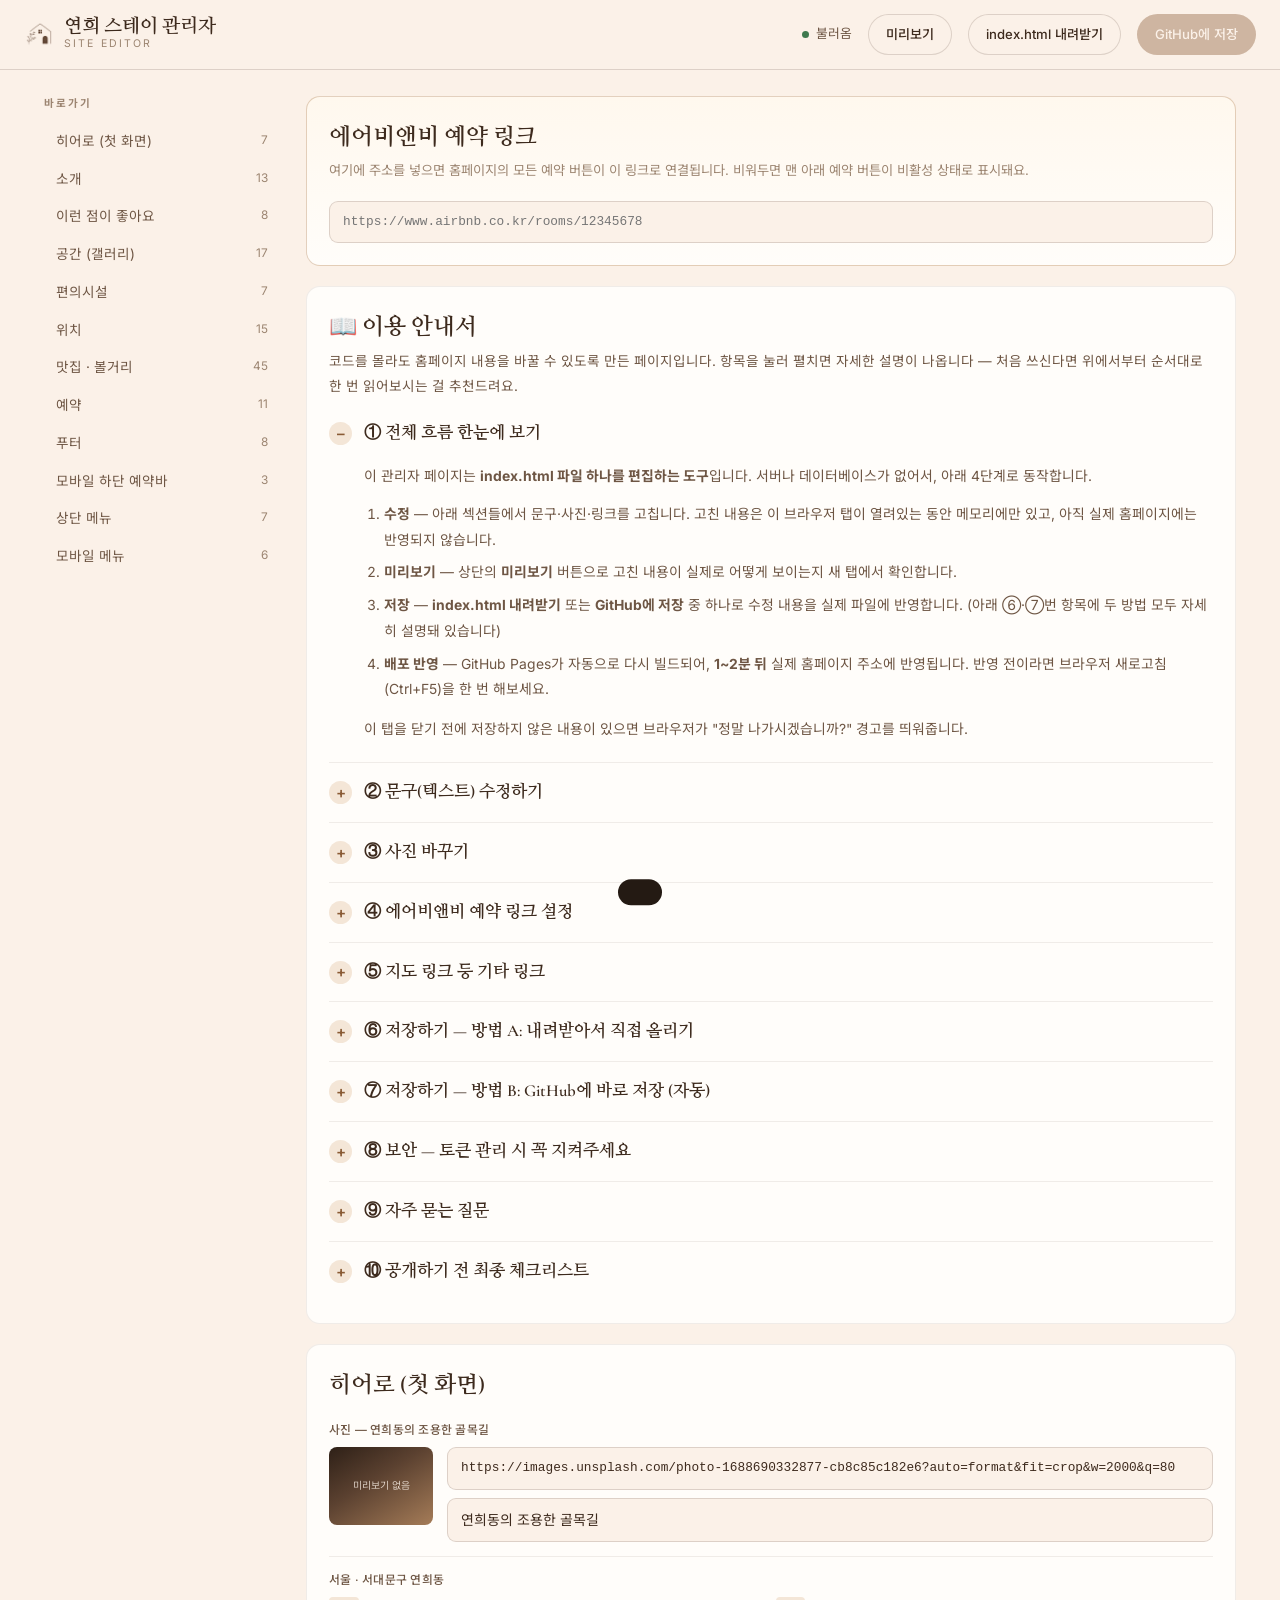
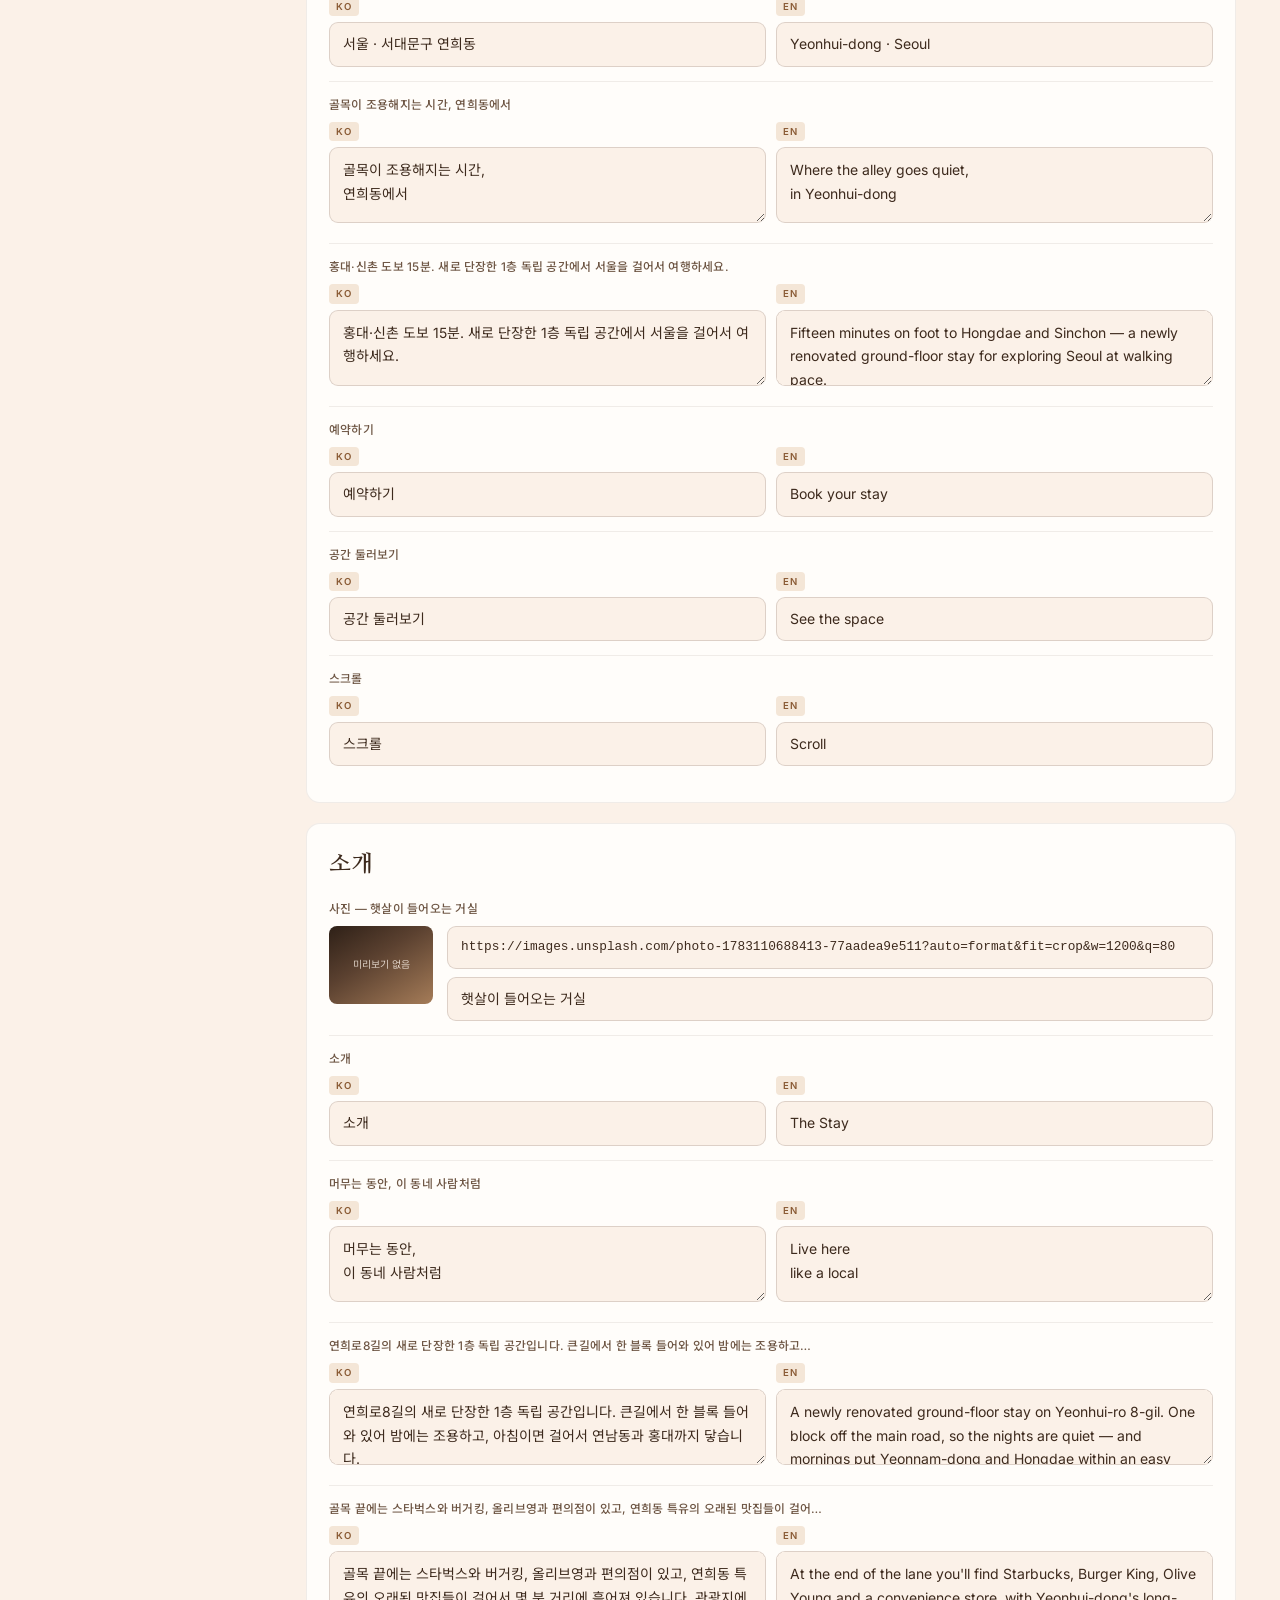
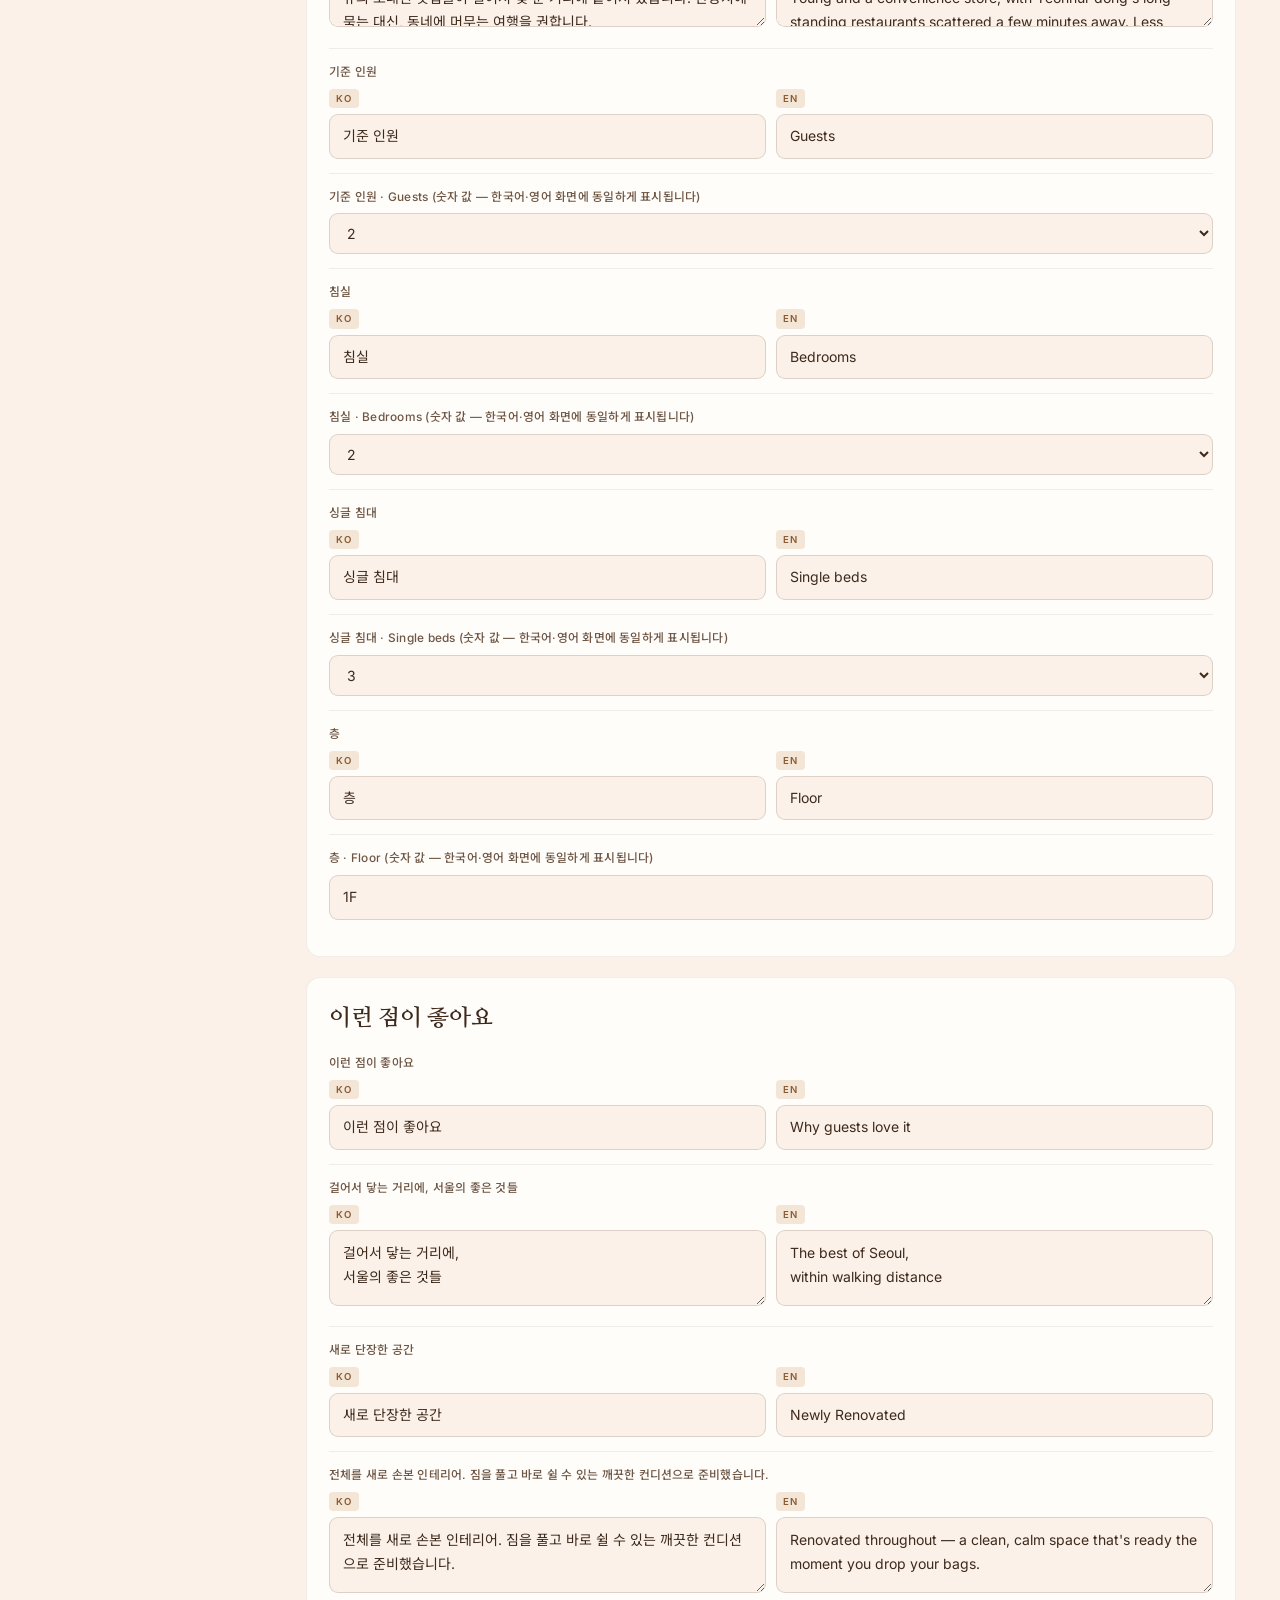
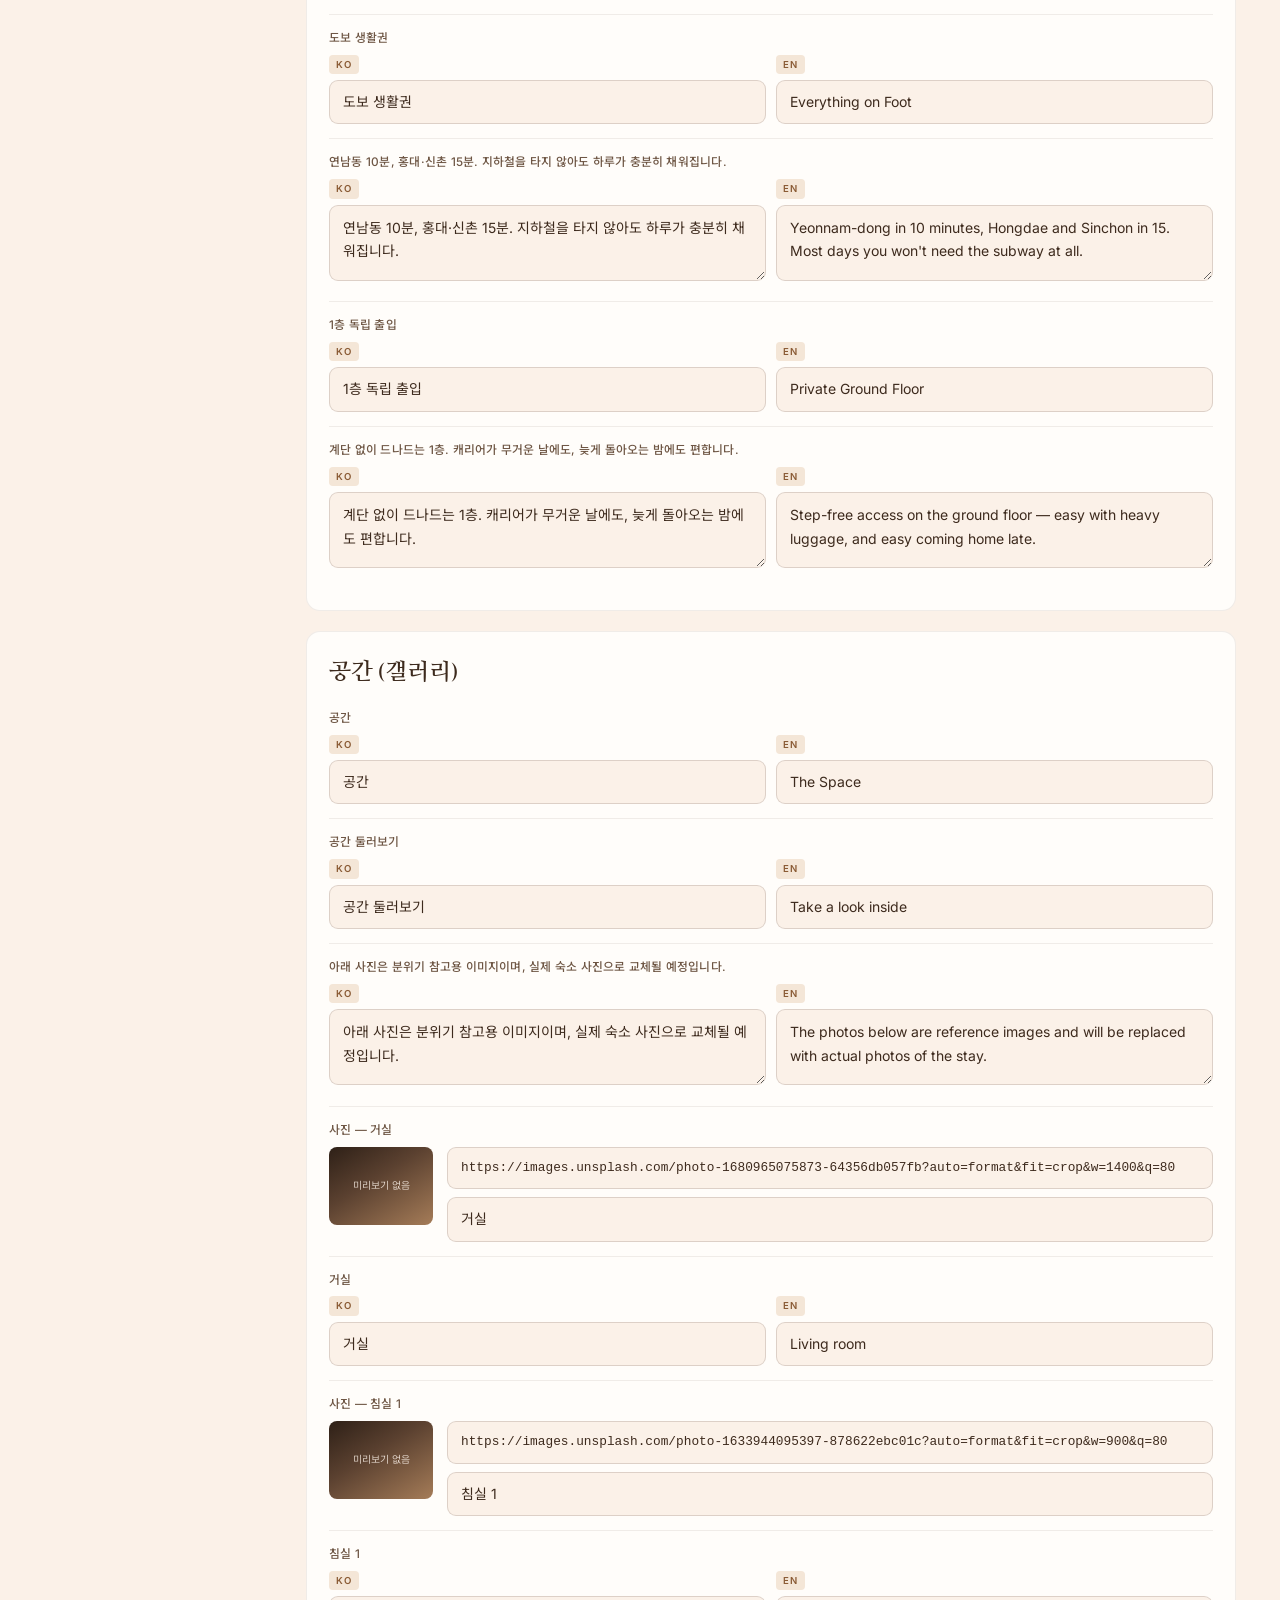
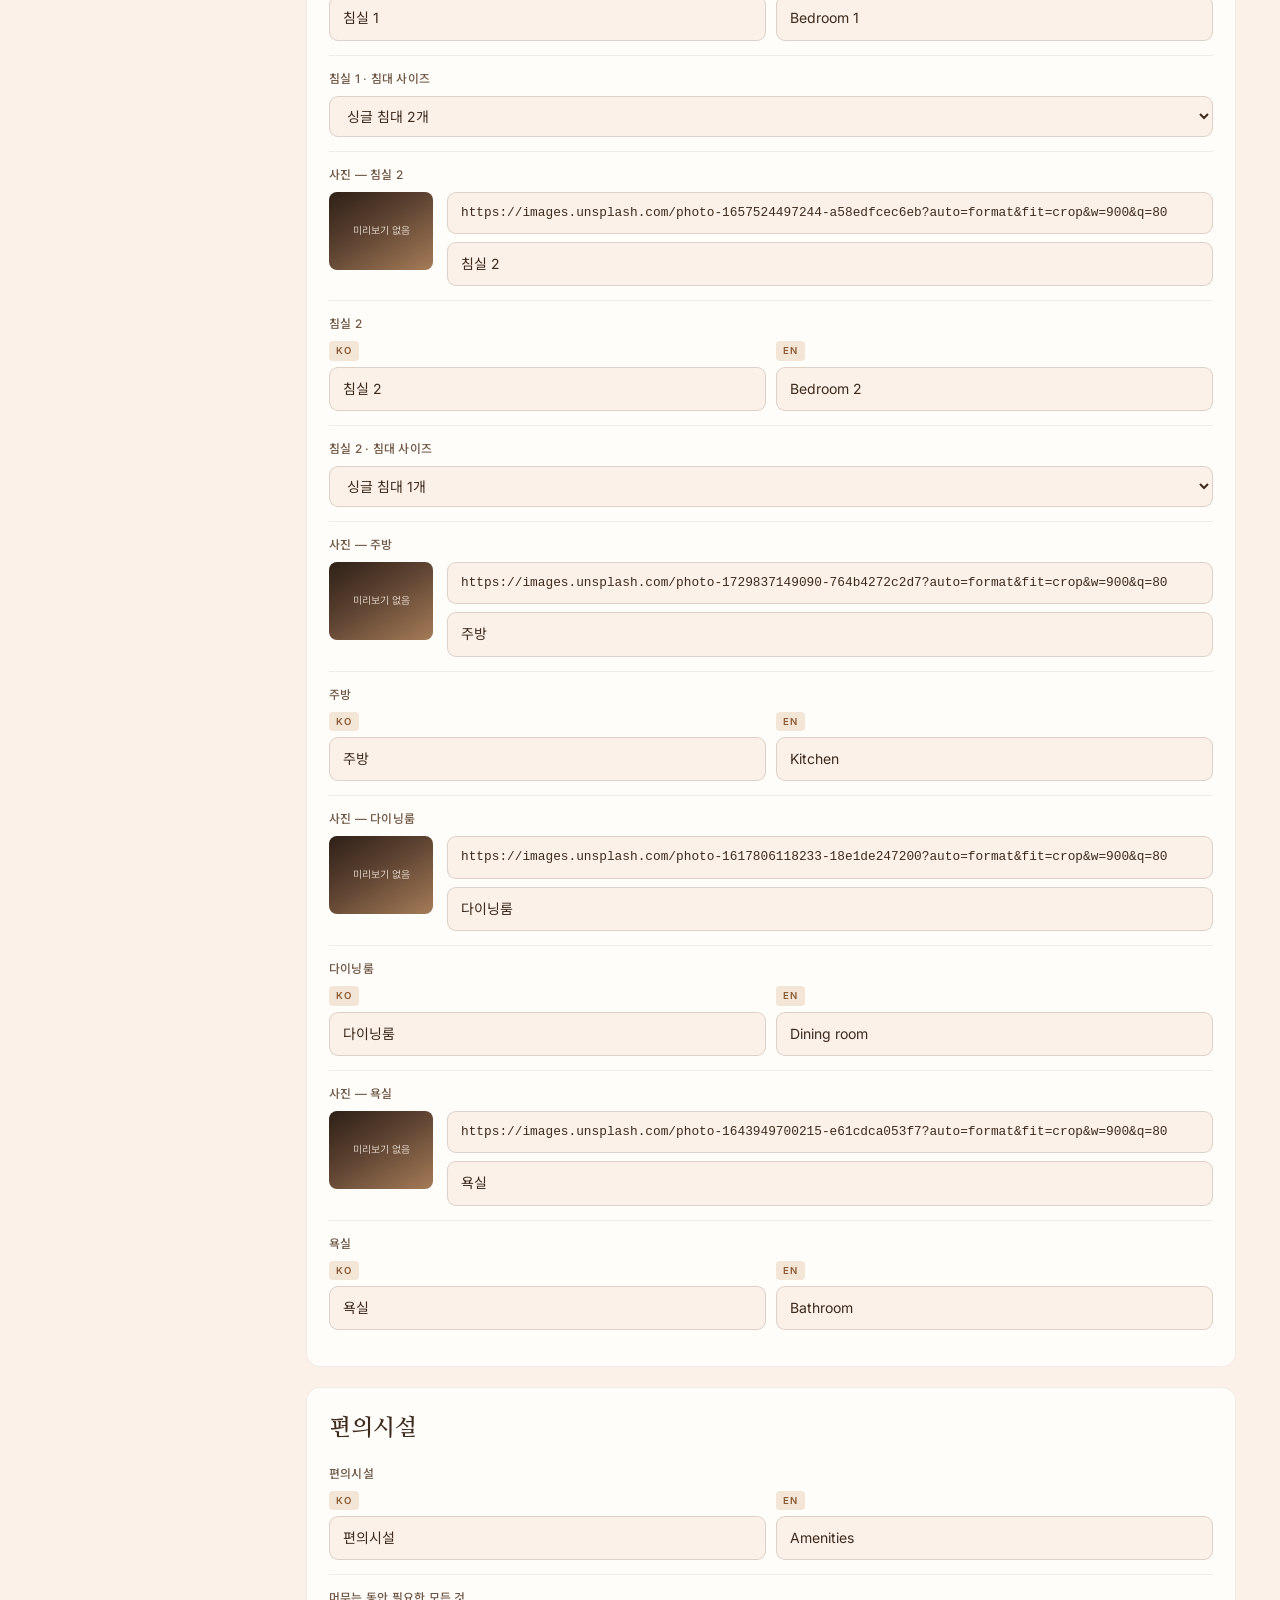
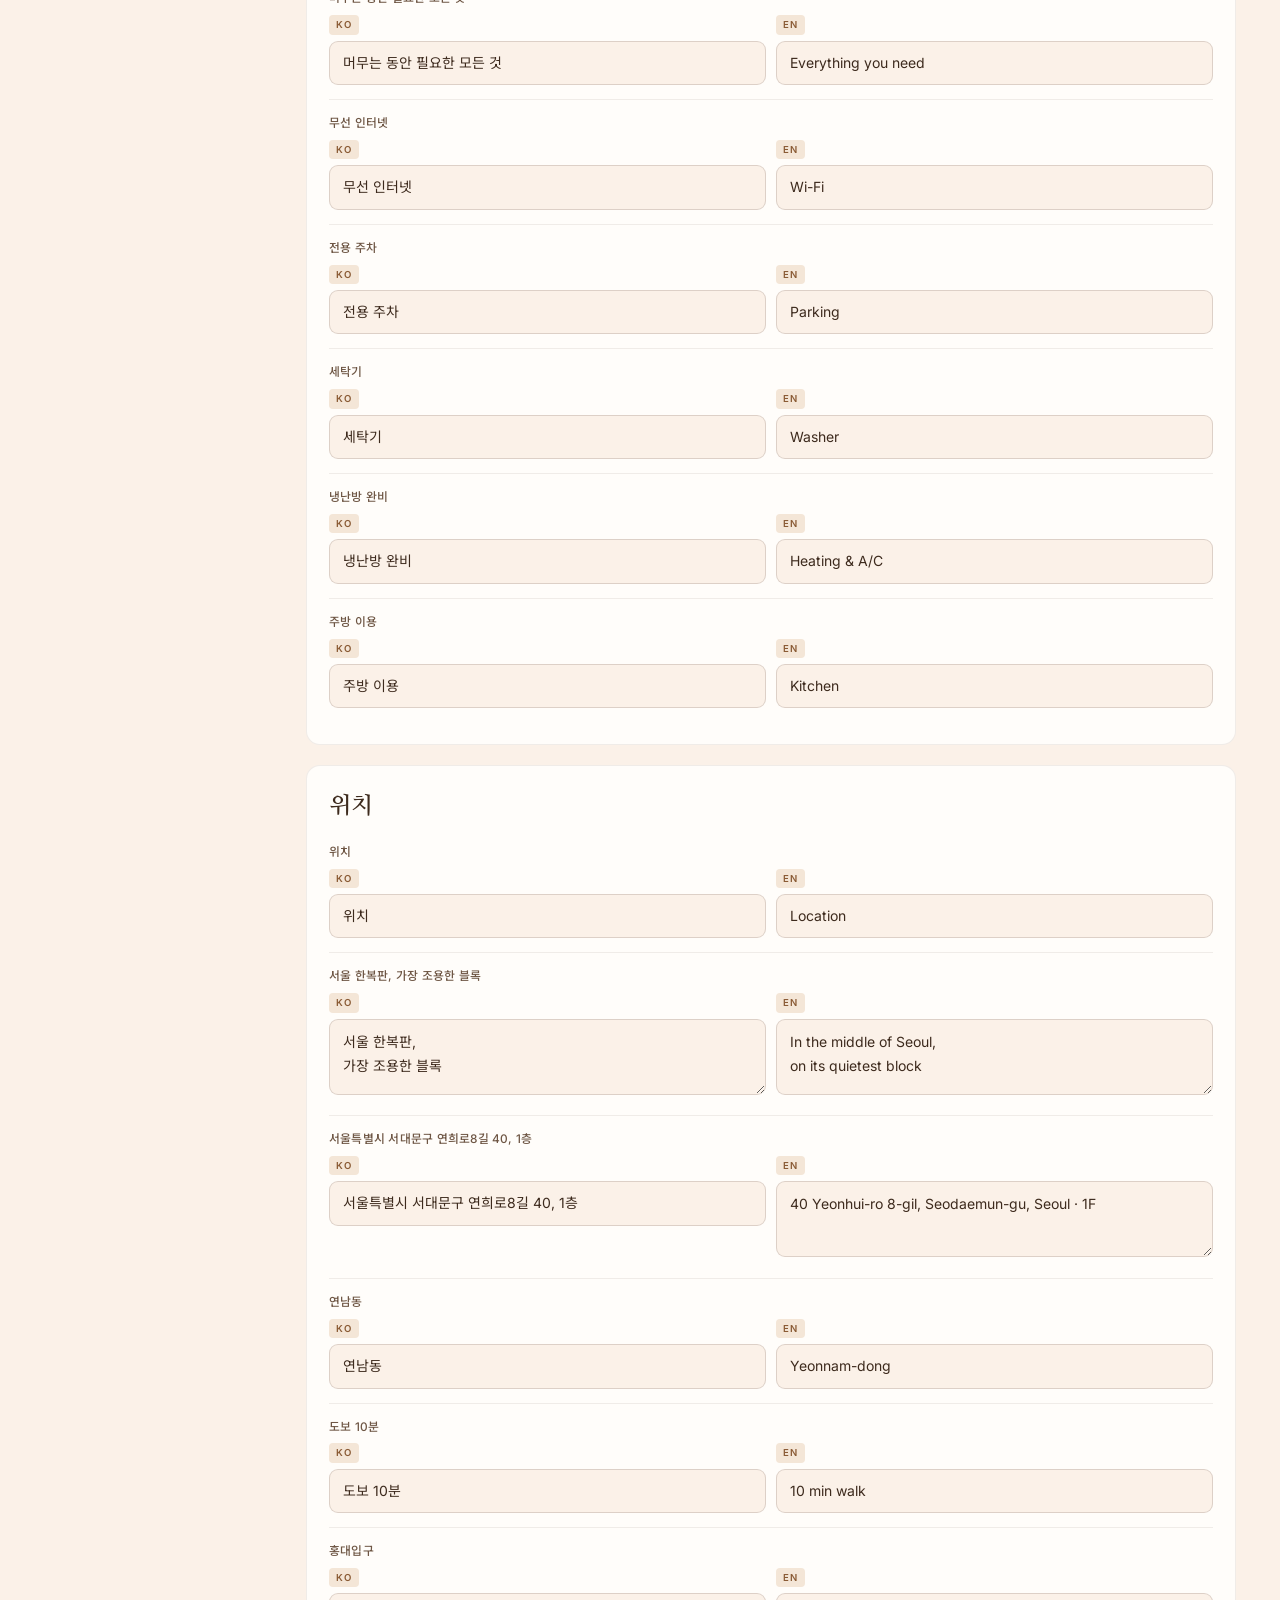
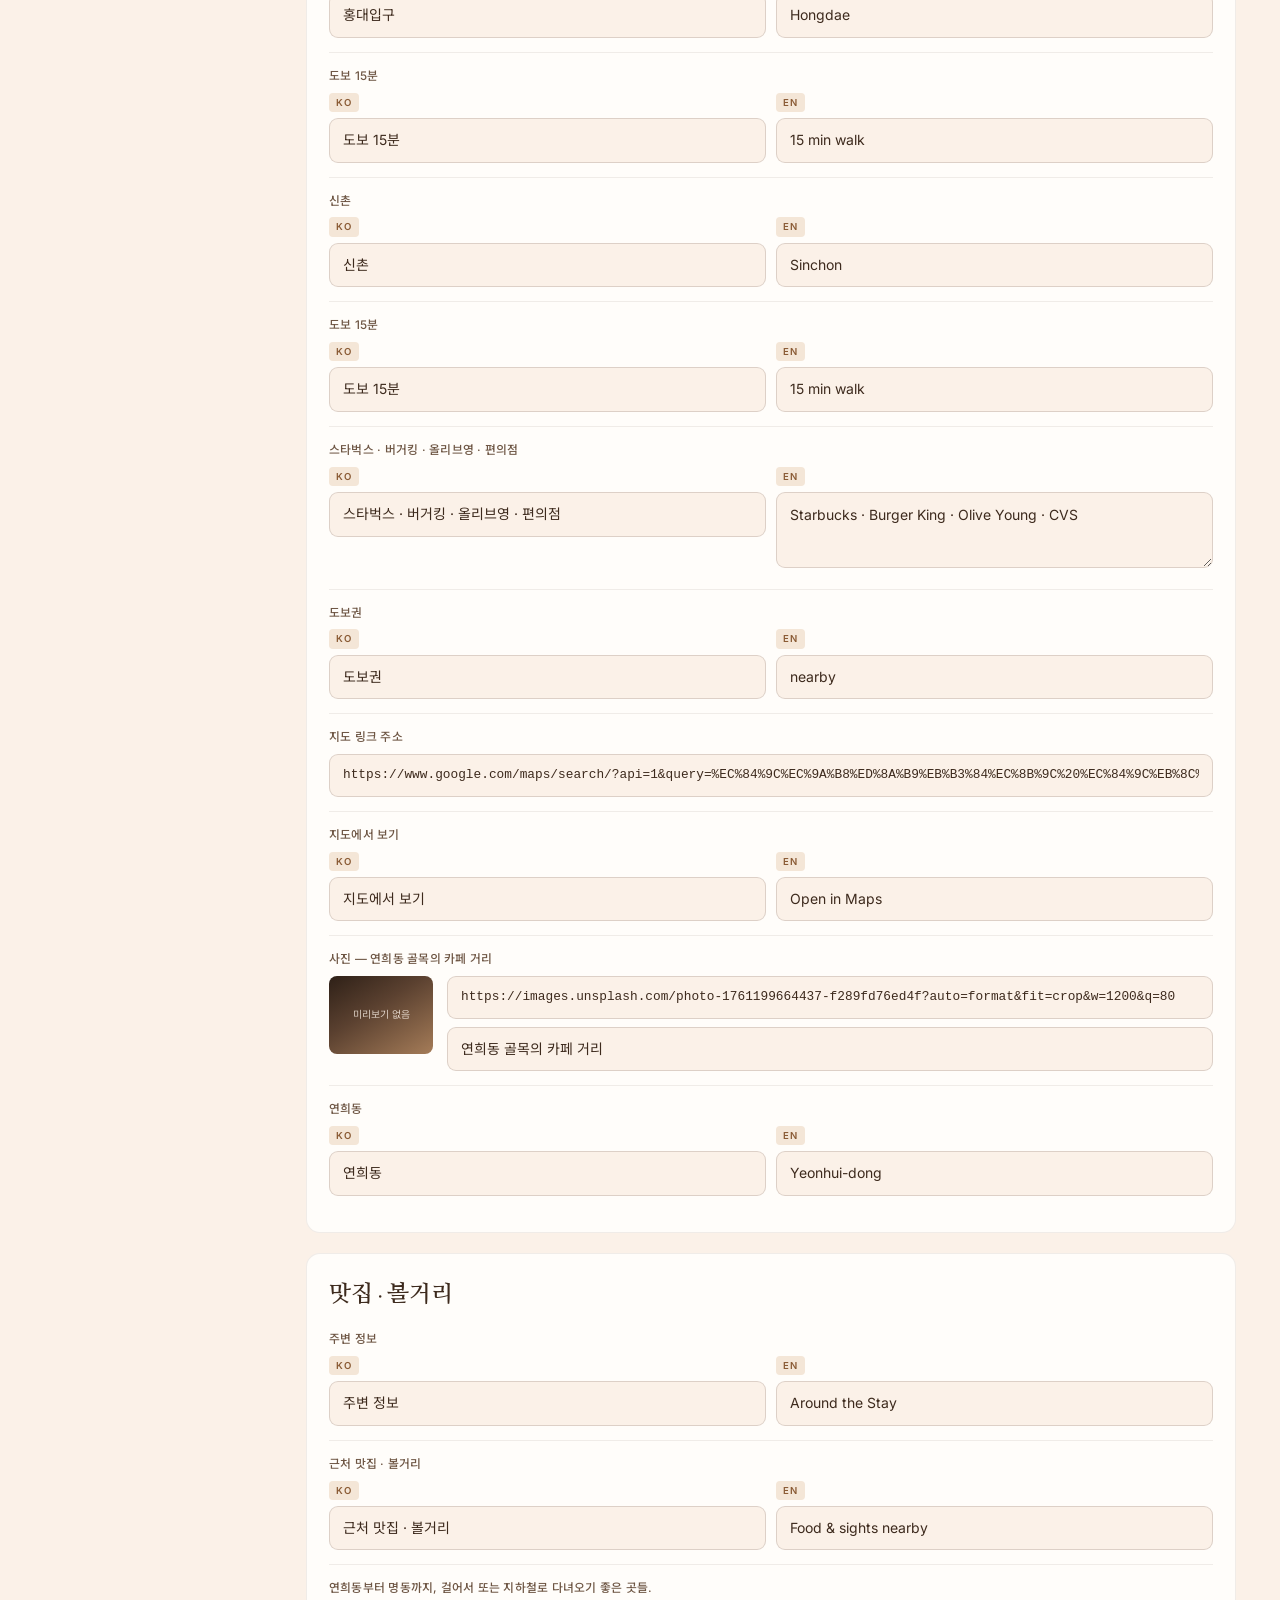
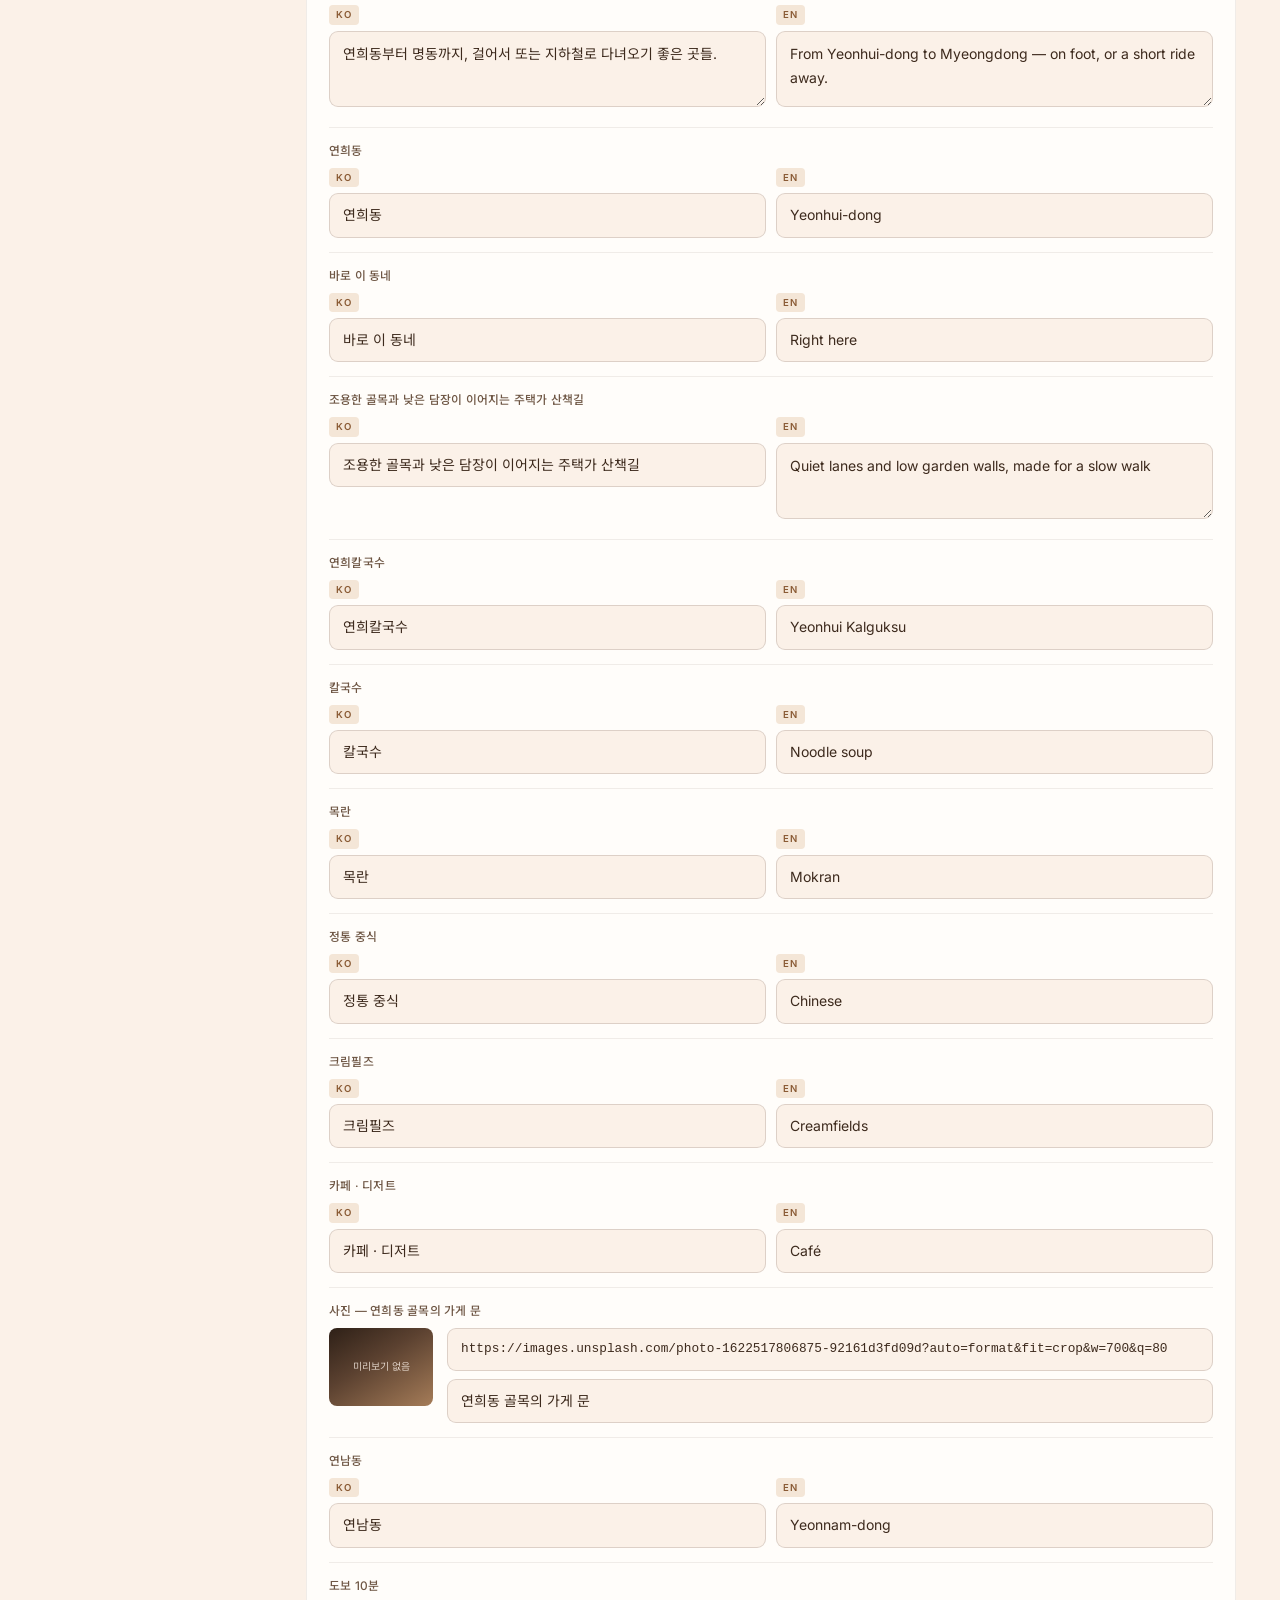
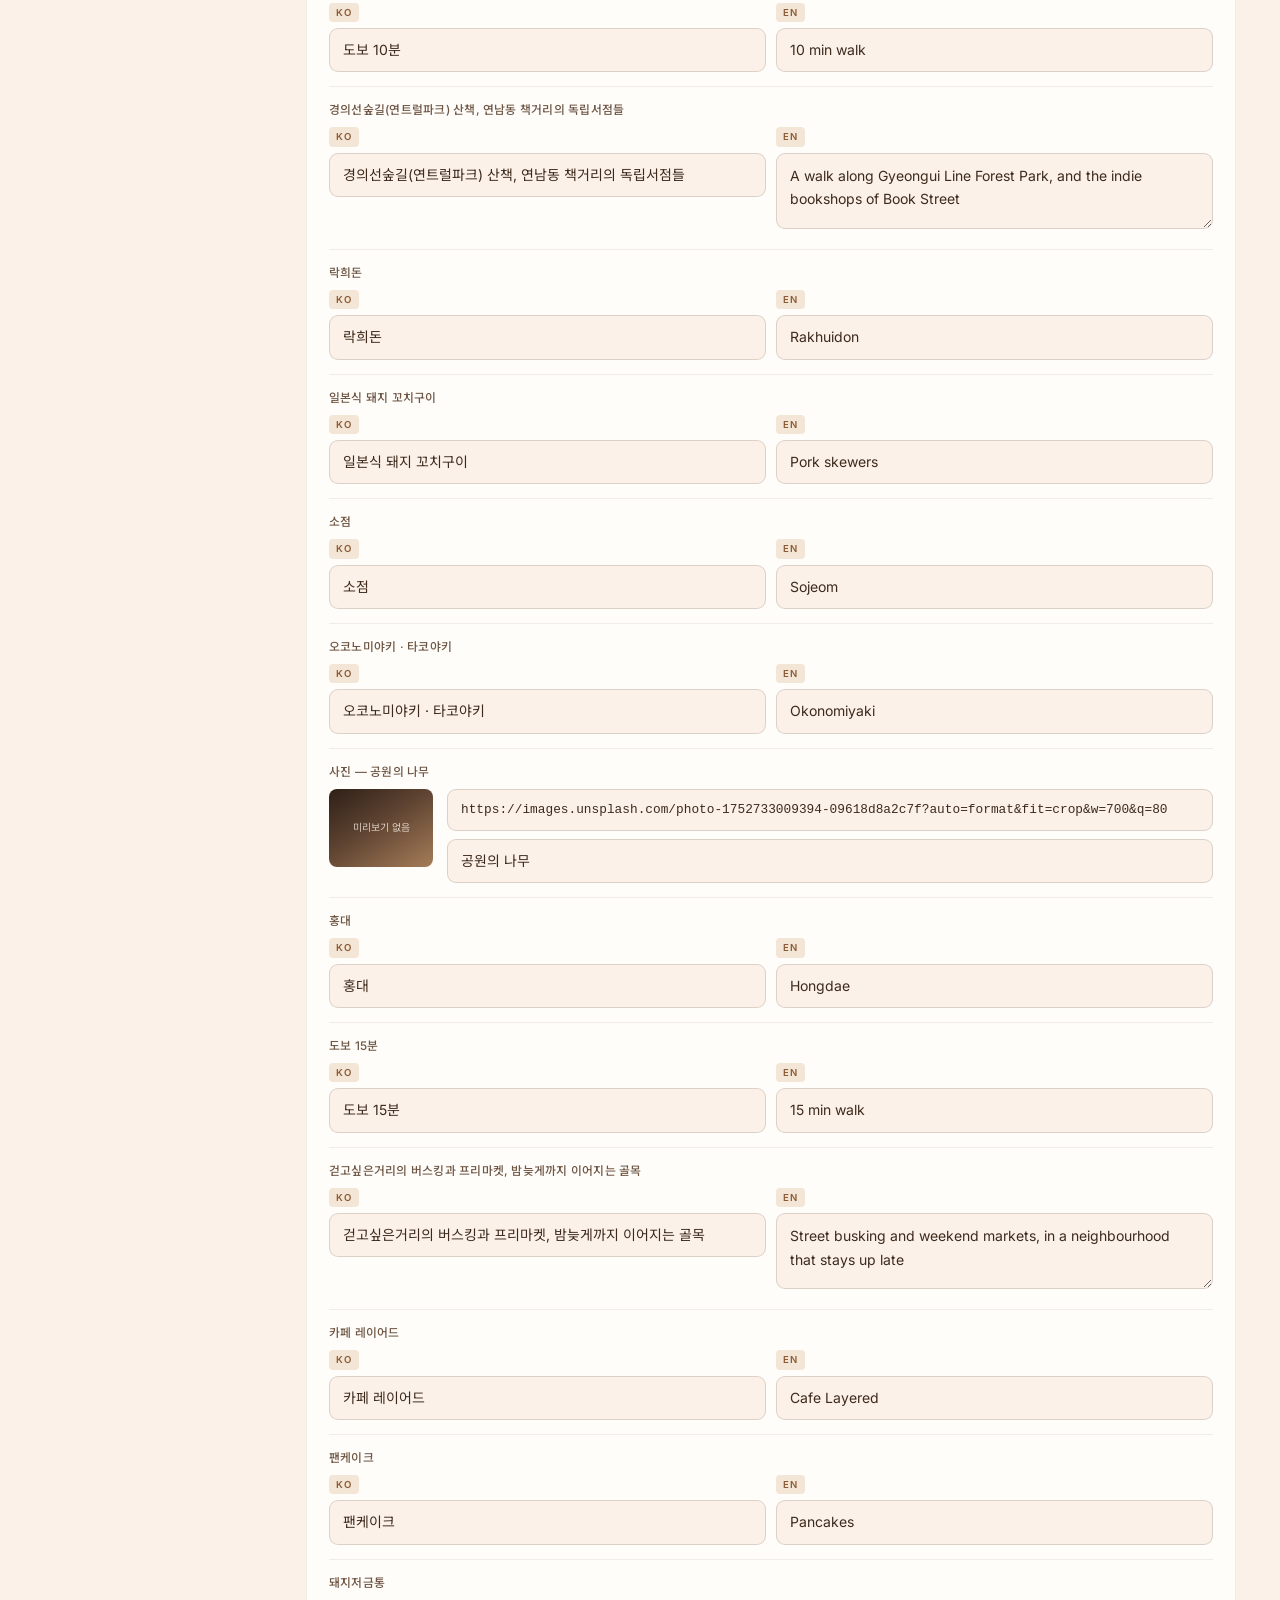
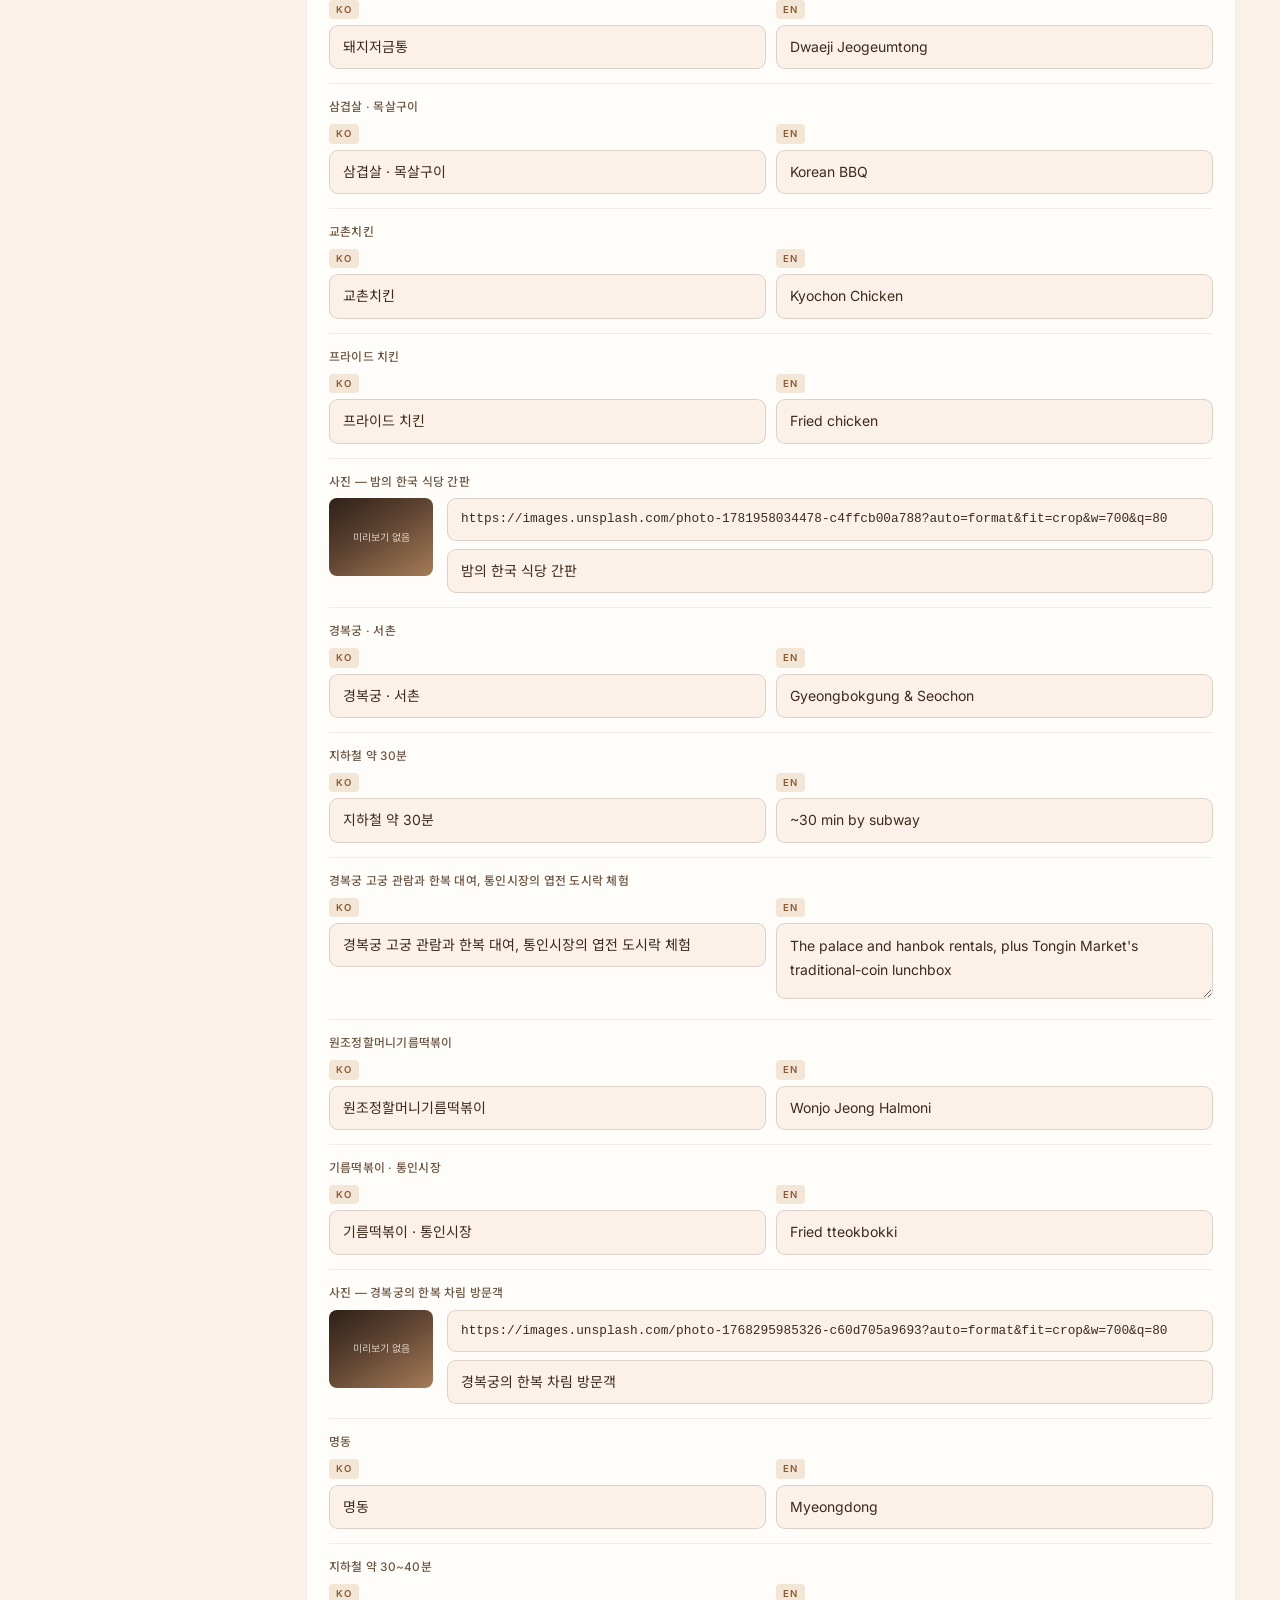
==== commit aafe2250: "소개/갤러리 관리자 입력을 셀렉트박스로 개선 + 다이닝룸 추가 - 소개 섹션: 기준 인원·침실·싱글 침대를 숫자 셀렉트박스로, 층은 텍스트로 (라벨 명확화, "공통" 표기 개선) " ====
--- a/admin.html
+++ b/admin.html
@@ -252,7 +252,8 @@
               <li>짧은 문장은 한 줄 입력창, 길거나 줄바꿈이 있는 문장은 여러 줄 입력창으로 자동으로 나뉘어 보여집니다.</li>
               <li><strong>줄바꿈은 Enter</strong>로 입력하세요. 홈페이지에서도 그 자리에서 줄이 나뉩니다.</li>
               <li>한국어와 영어는 <strong>완전히 따로 저장</strong>됩니다. 한쪽만 고치면 다른 언어로 봤을 때는 예전 문구가 그대로 남아있으니, 내용을 바꿀 땐 <strong>KO·EN 둘 다</strong> 고쳐주세요.</li>
-              <li>가격(₩150,000 – ₩200,000), 인원수처럼 언어 구분이 없는 항목은 <span class="chip">공통</span>이라고 표시되고 입력창이 하나뿐입니다.</li>
+              <li>가격(₩150,000 – ₩200,000)처럼 언어 구분이 없는 항목은 "한국어·영어 공통" 이라고 표시되고 입력창이 하나뿐입니다 — 하나만 고치면 한국어·영어 화면 모두에 반영됩니다.</li>
+              <li>"소개" 섹션의 <strong>기준 인원 · 침실 · 싱글 침대</strong>는 오타 방지를 위해 셀렉트박스(숫자 선택)로, <strong>층</strong>은 텍스트 입력으로 되어 있습니다. 이 값들도 언어 구분 없이 하나만 존재합니다.</li>
             </ul>
             <p>각 입력창 위의 회색 글씨는 지금 무슨 문구를 고치는지 알려주는 미리보기 라벨입니다 (실제로 저장되는 값이 아니에요).</p>
           </div>
@@ -281,7 +282,7 @@
               <li>사진 비율은 CSS가 알아서 맞춰주므로(<code>object-fit: cover</code>) 어떤 크기를 넣어도 레이아웃이 깨지지 않습니다. 가로 1600px 내외, 1MB 이하를 권장합니다.</li>
               <li>왼쪽 썸네일이 <strong>"미리보기 없음"</strong>으로 나오면 주소가 틀렸거나, 아직 업로드가 안 됐거나, 오탈자가 있는 경우입니다. 주소를 다시 확인해주세요.</li>
               <li>주소가 잘못되어도 실제 홈페이지가 깨지지는 않습니다 — 사진 대신 브랜드 색 그래픽이 대신 표시되도록 되어 있어요.</li>
-              <li>총 <strong>14곳</strong>의 사진이 있습니다 (히어로 1 · 소개 1 · 갤러리 5 · 위치 1 · 주변 정보 5 · 예약 1). 전부 실제 사진으로 교체했다면, 갤러리 위의 "분위기 참고용 이미지" 안내 문구도 지워주세요 (해당 문구는 "공간 (갤러리)" 섹션에 있습니다).</li>
+              <li>총 <strong>15곳</strong>의 사진이 있습니다 (히어로 1 · 소개 1 · 갤러리 6 · 위치 1 · 주변 정보 5 · 예약 1). 전부 실제 사진으로 교체했다면, 갤러리 위의 "분위기 참고용 이미지" 안내 문구도 지워주세요 (해당 문구는 "공간 (갤러리)" 섹션에 있습니다).</li>
             </ul>
           </div>
         </details>
@@ -381,7 +382,7 @@
           <summary>⑩ 공개하기 전 최종 체크리스트</summary>
           <div class="body checklist">
             <label><input type="checkbox"> 에어비앤비 예약 링크를 실제 주소로 넣었다</label>
-            <label><input type="checkbox"> 사진 14곳을 전부 실제 숙소 사진으로 교체했다</label>
+            <label><input type="checkbox"> 사진 15곳을 전부 실제 숙소 사진으로 교체했다</label>
             <label><input type="checkbox"> 갤러리의 "분위기 참고용 이미지" 안내 문구를 지웠다</label>
             <label><input type="checkbox"> 한국어·영어 문구를 모두 실제 내용으로 확인했다</label>
             <label><input type="checkbox"> 주소·가격·인원·지도 링크가 정확한지 확인했다</label>
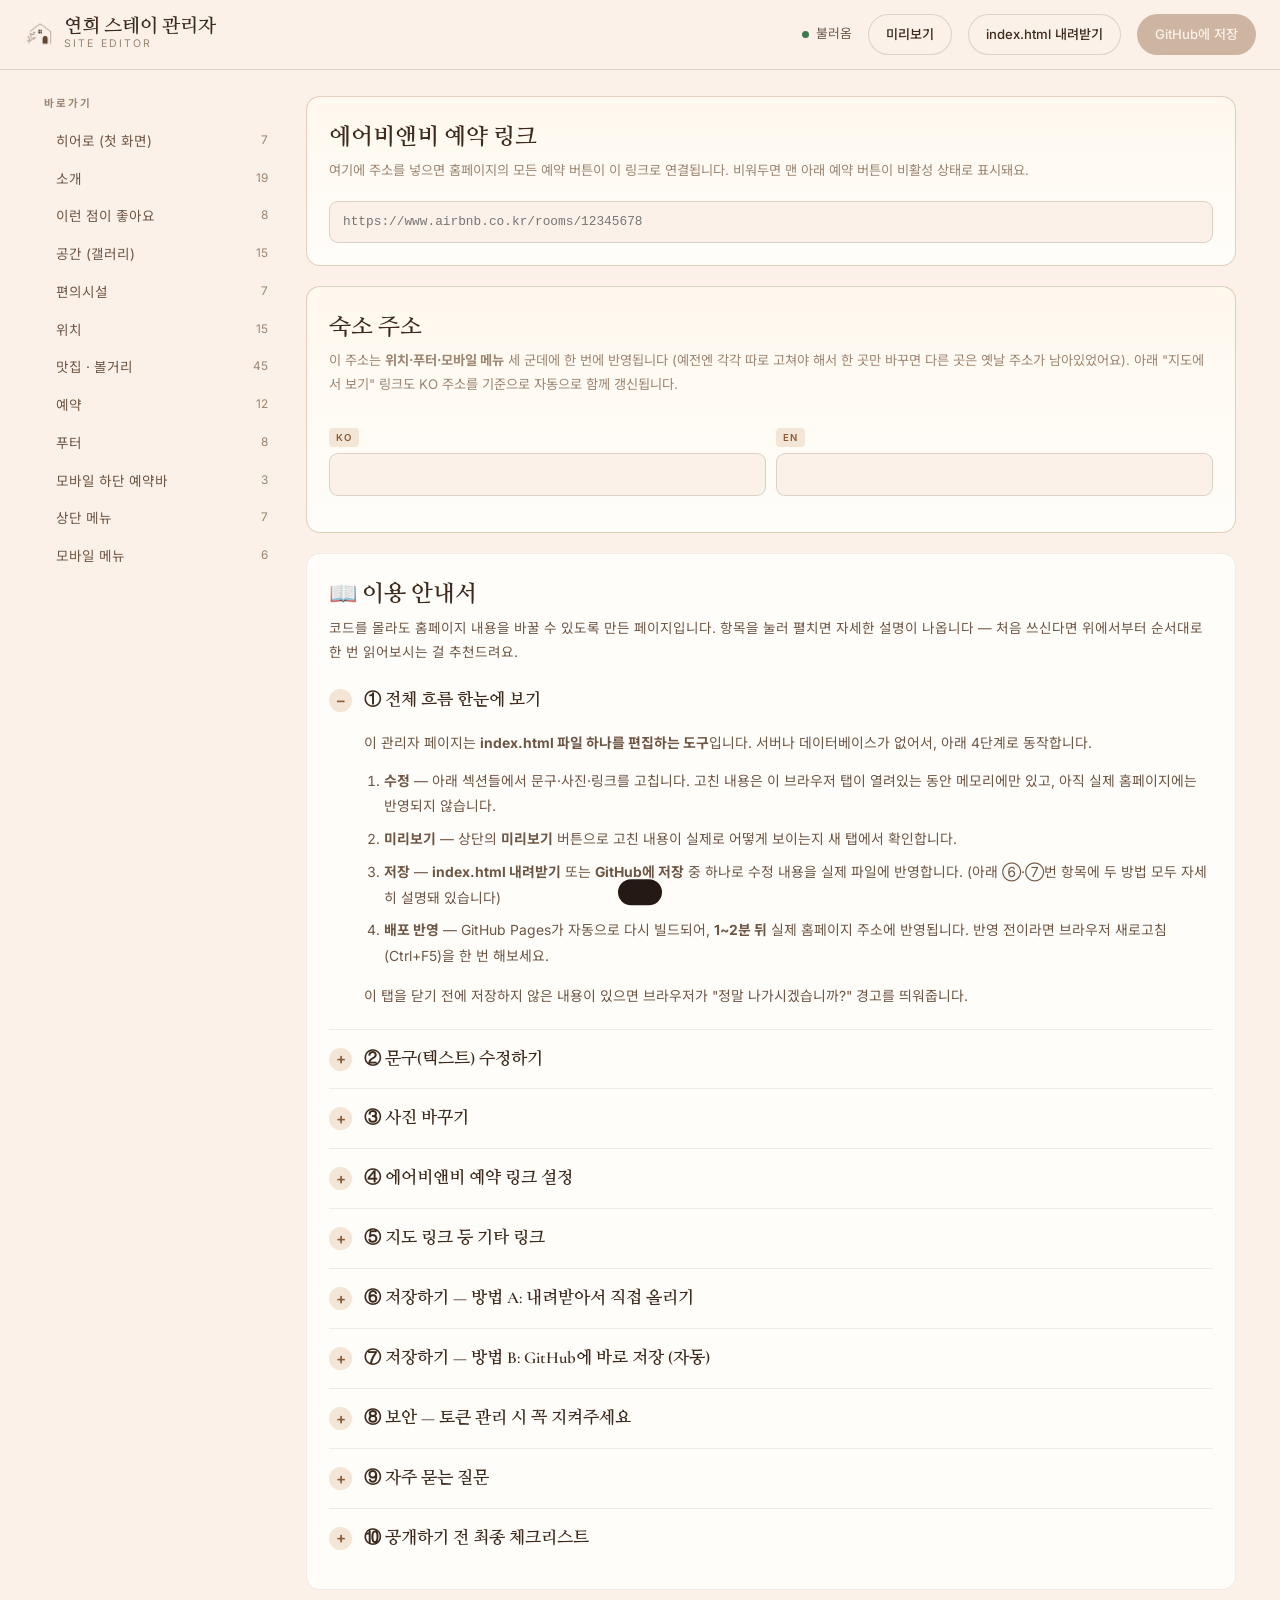
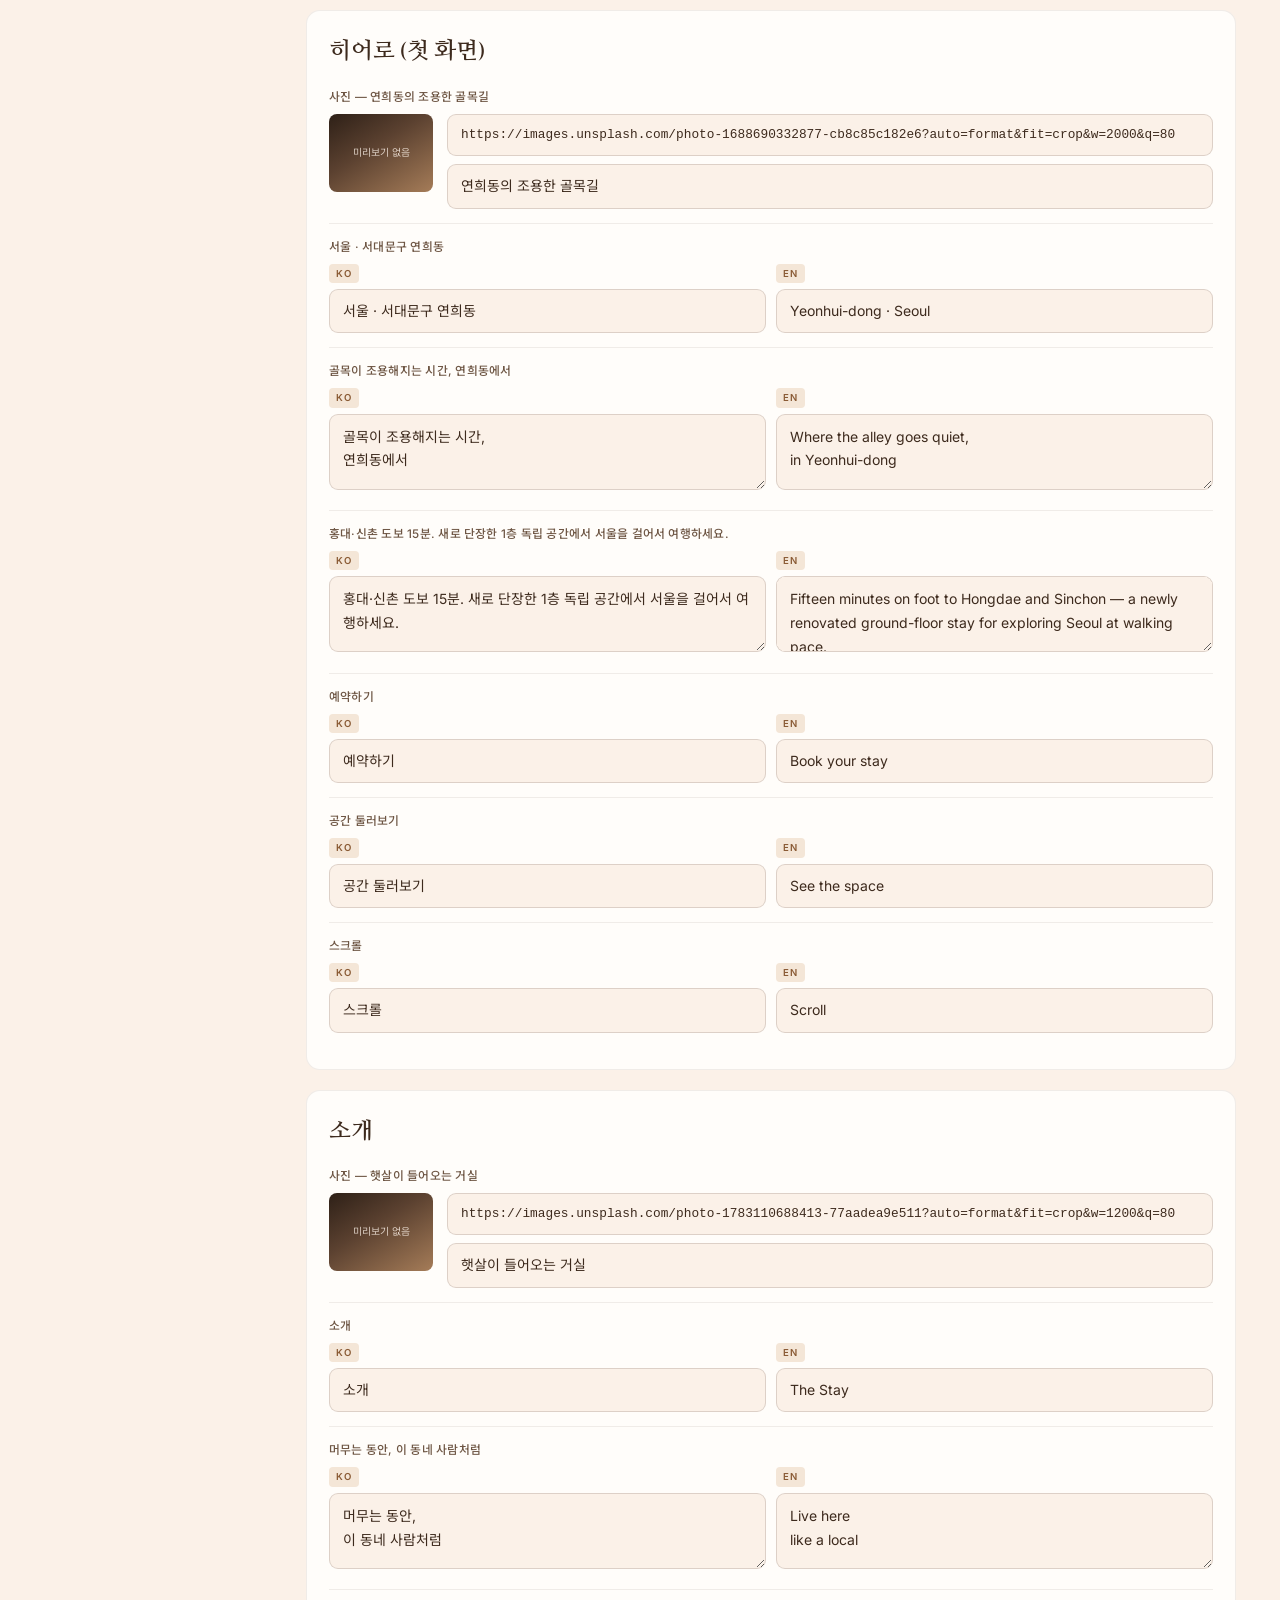
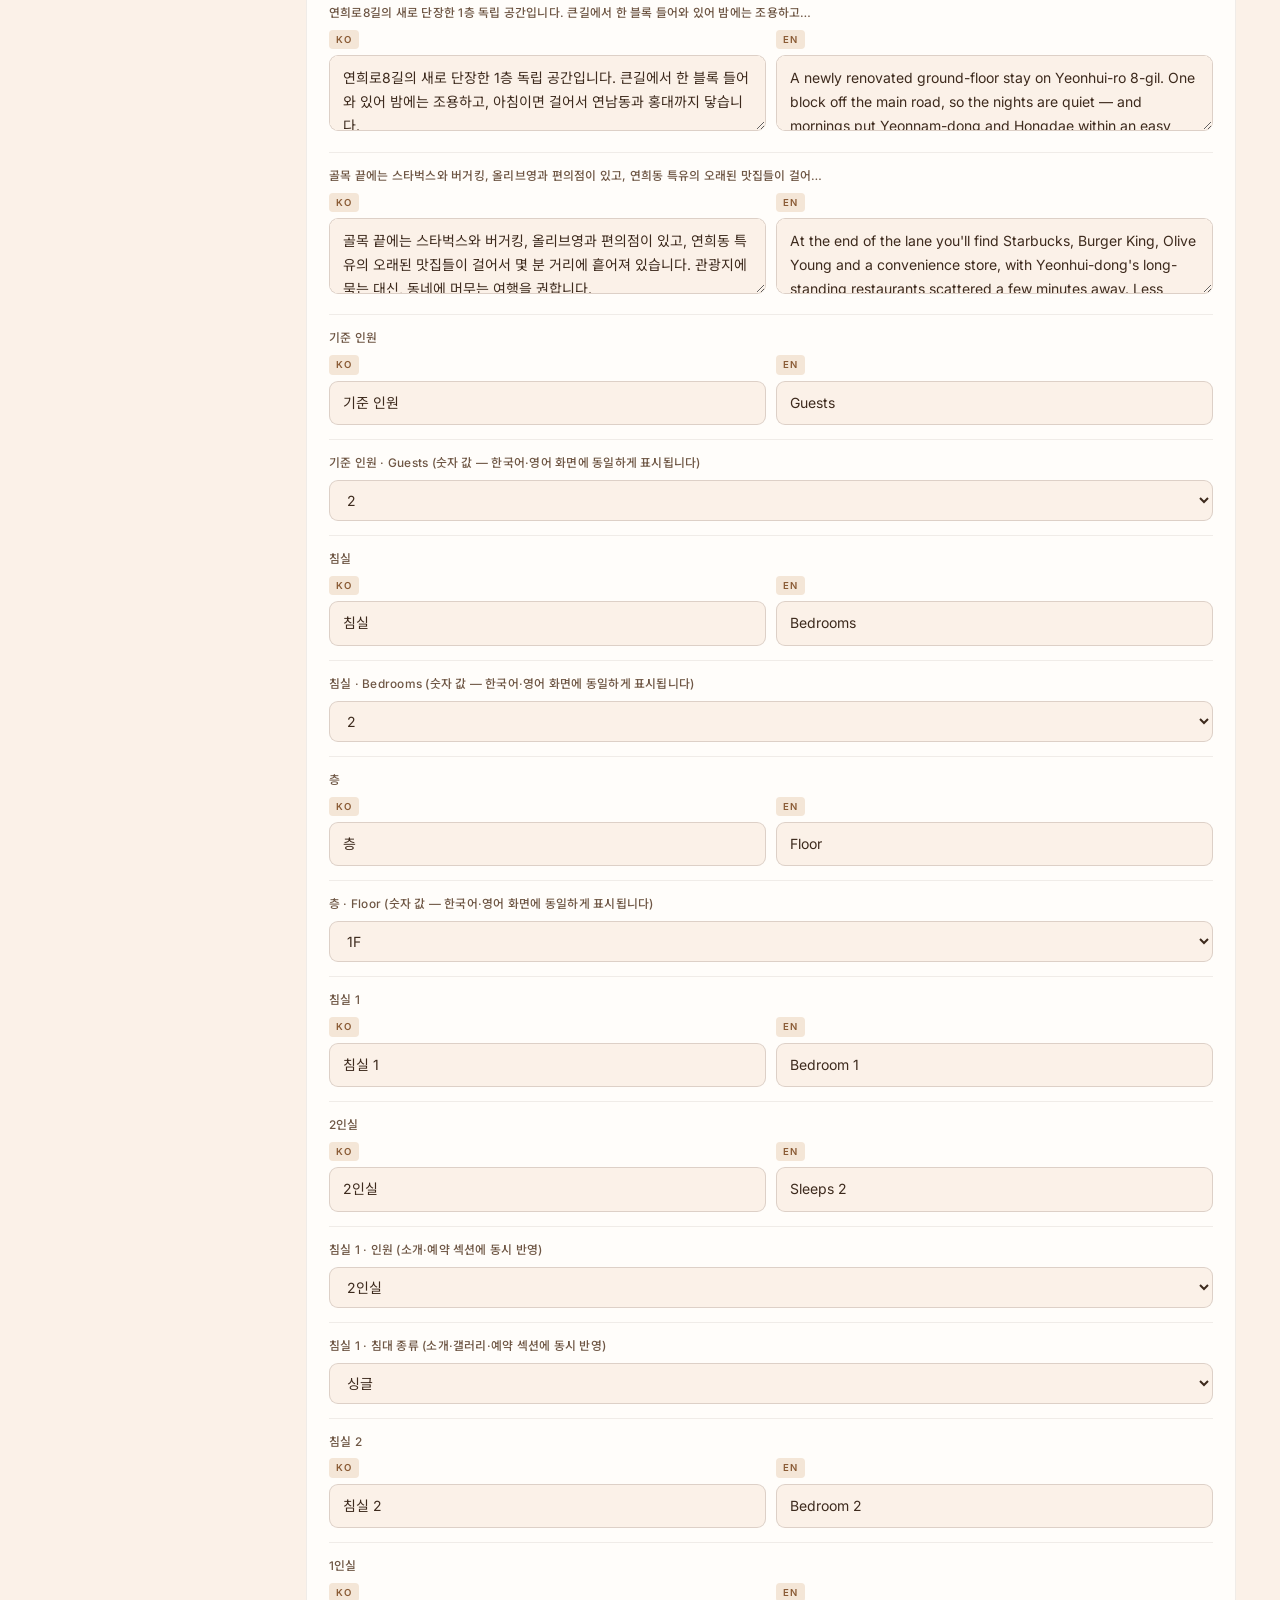
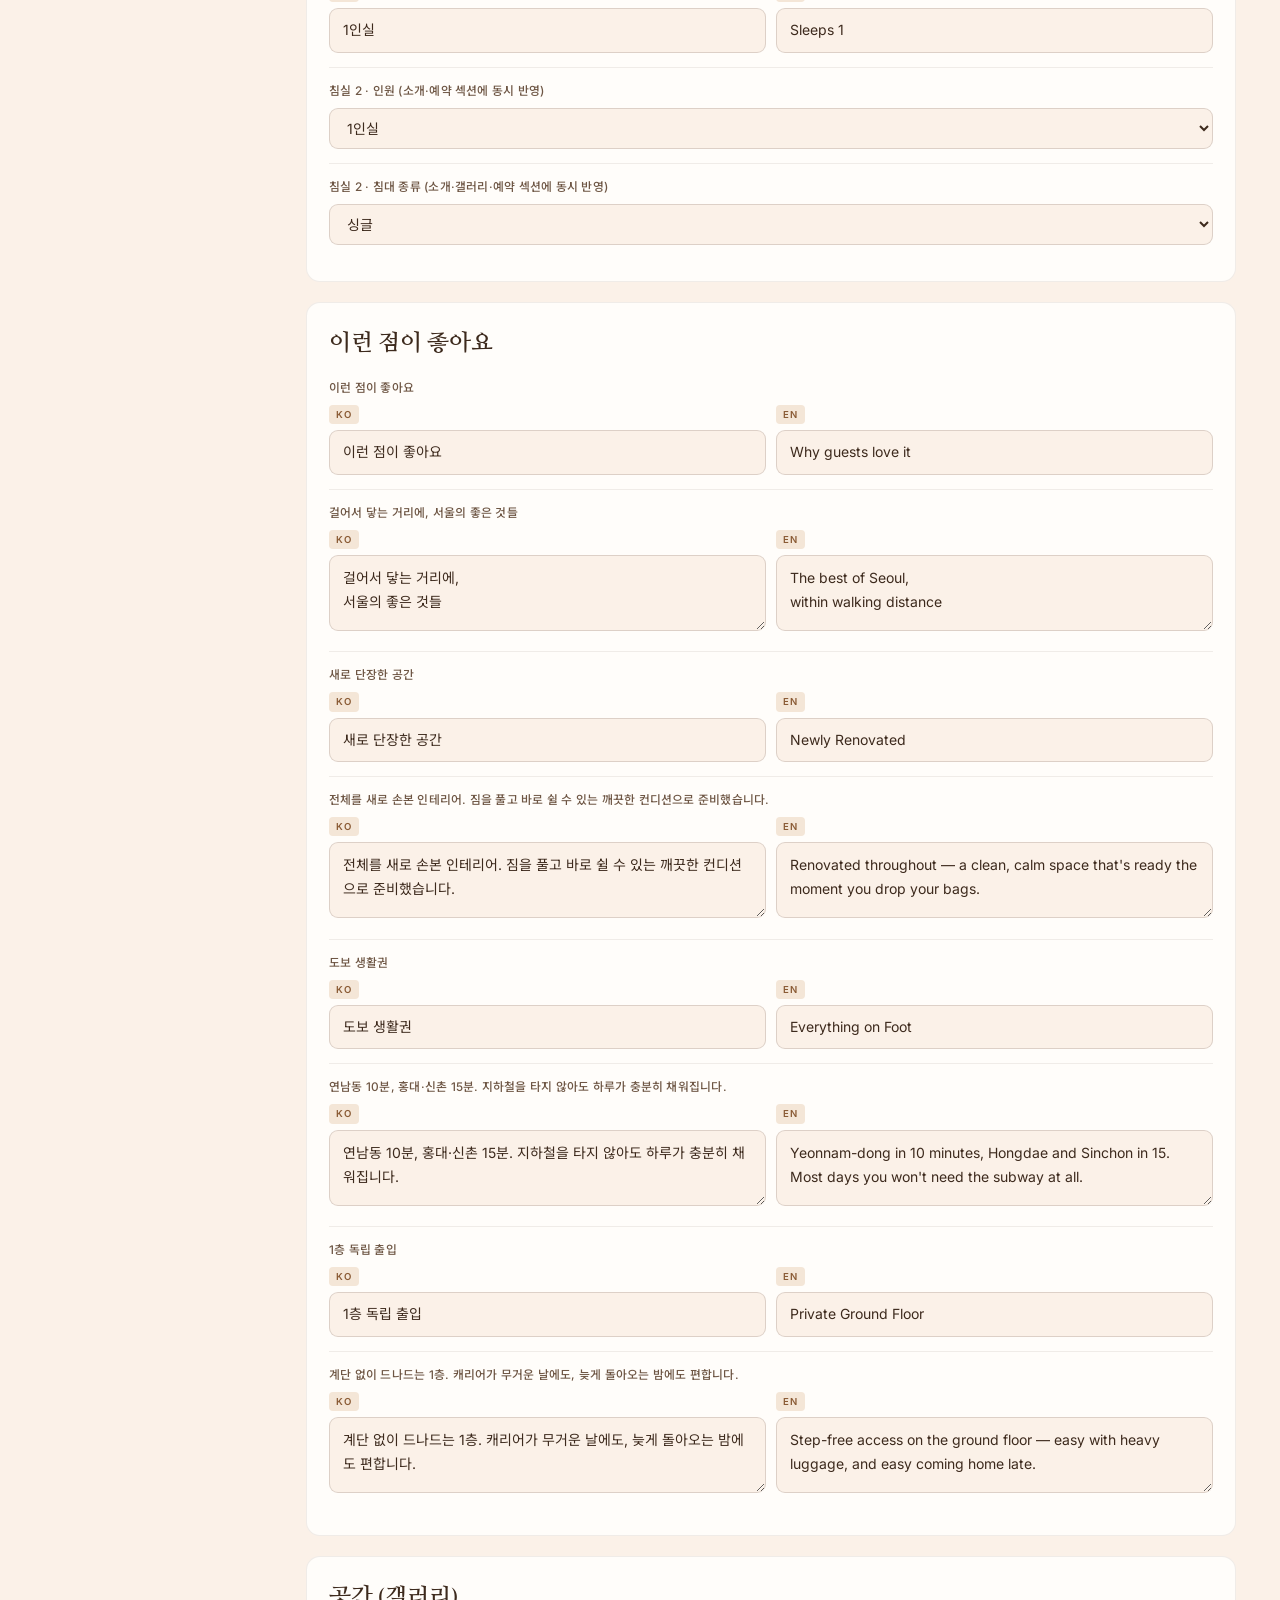
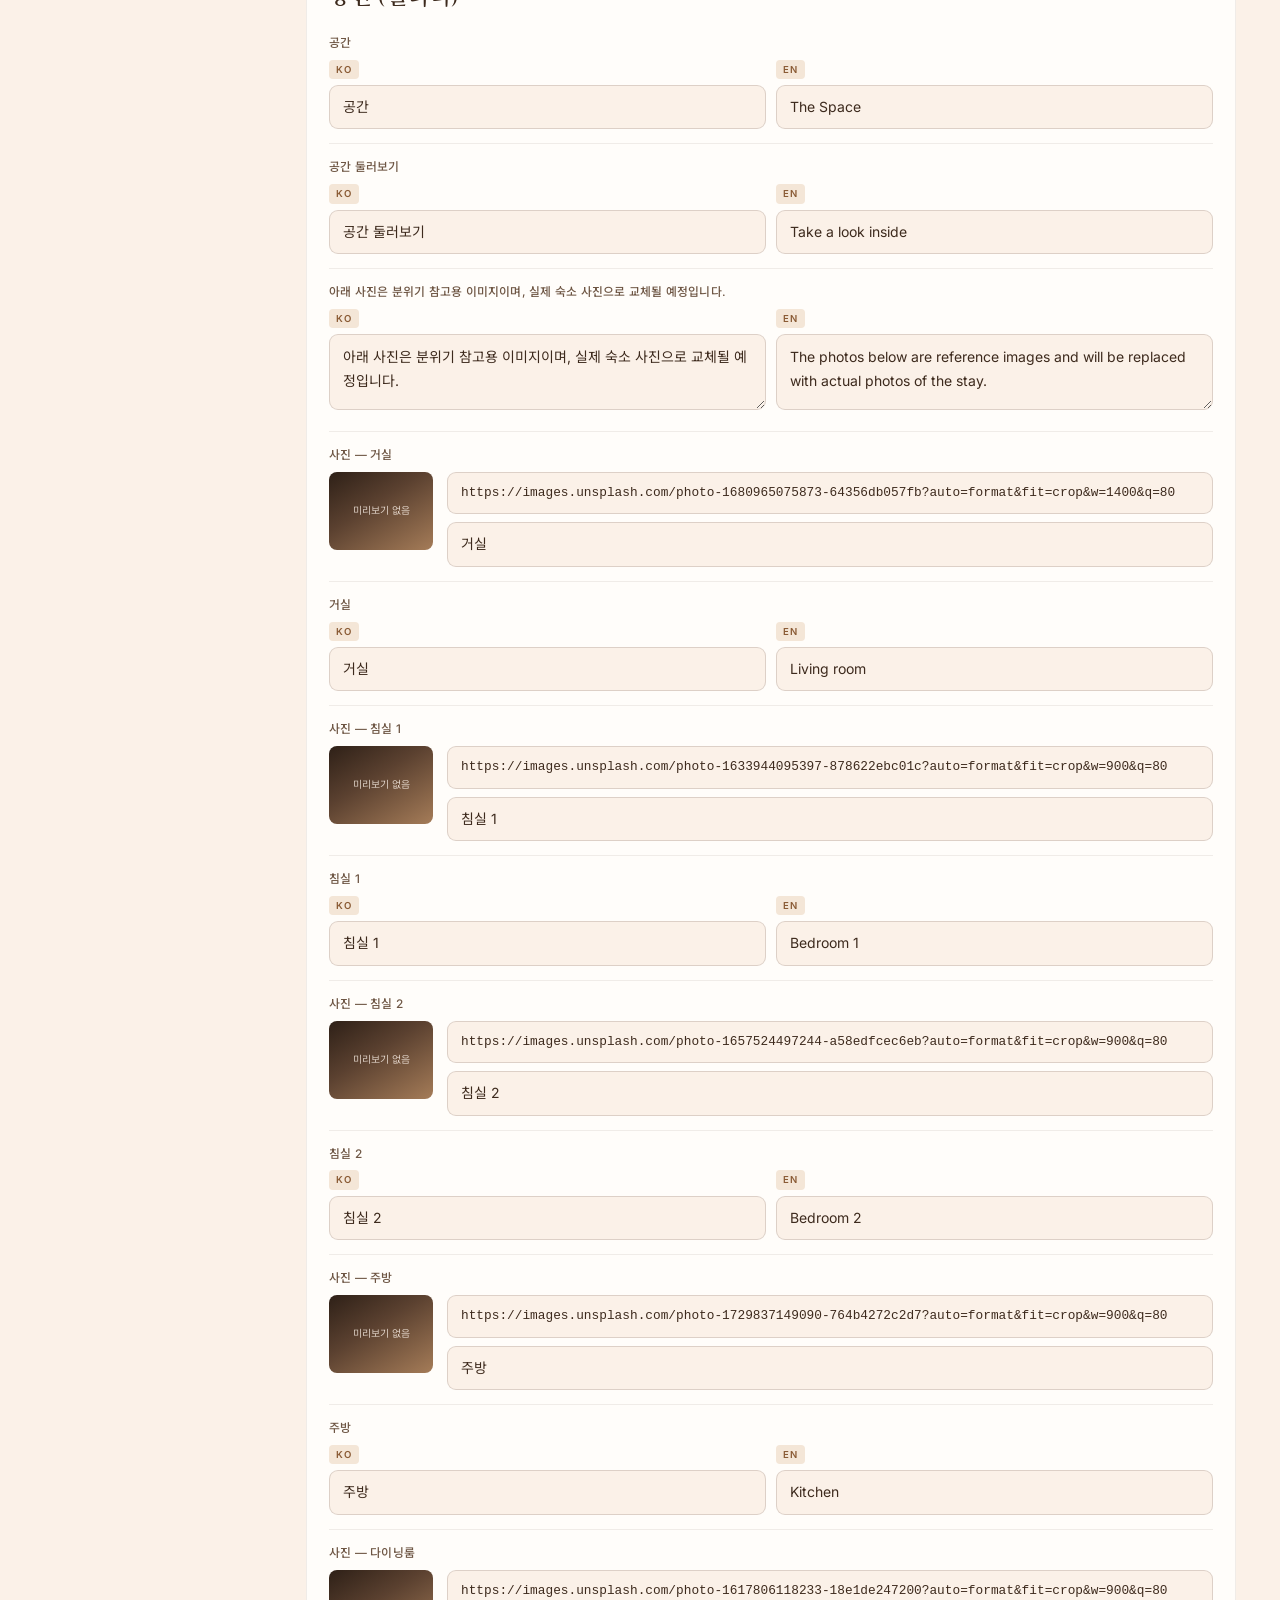
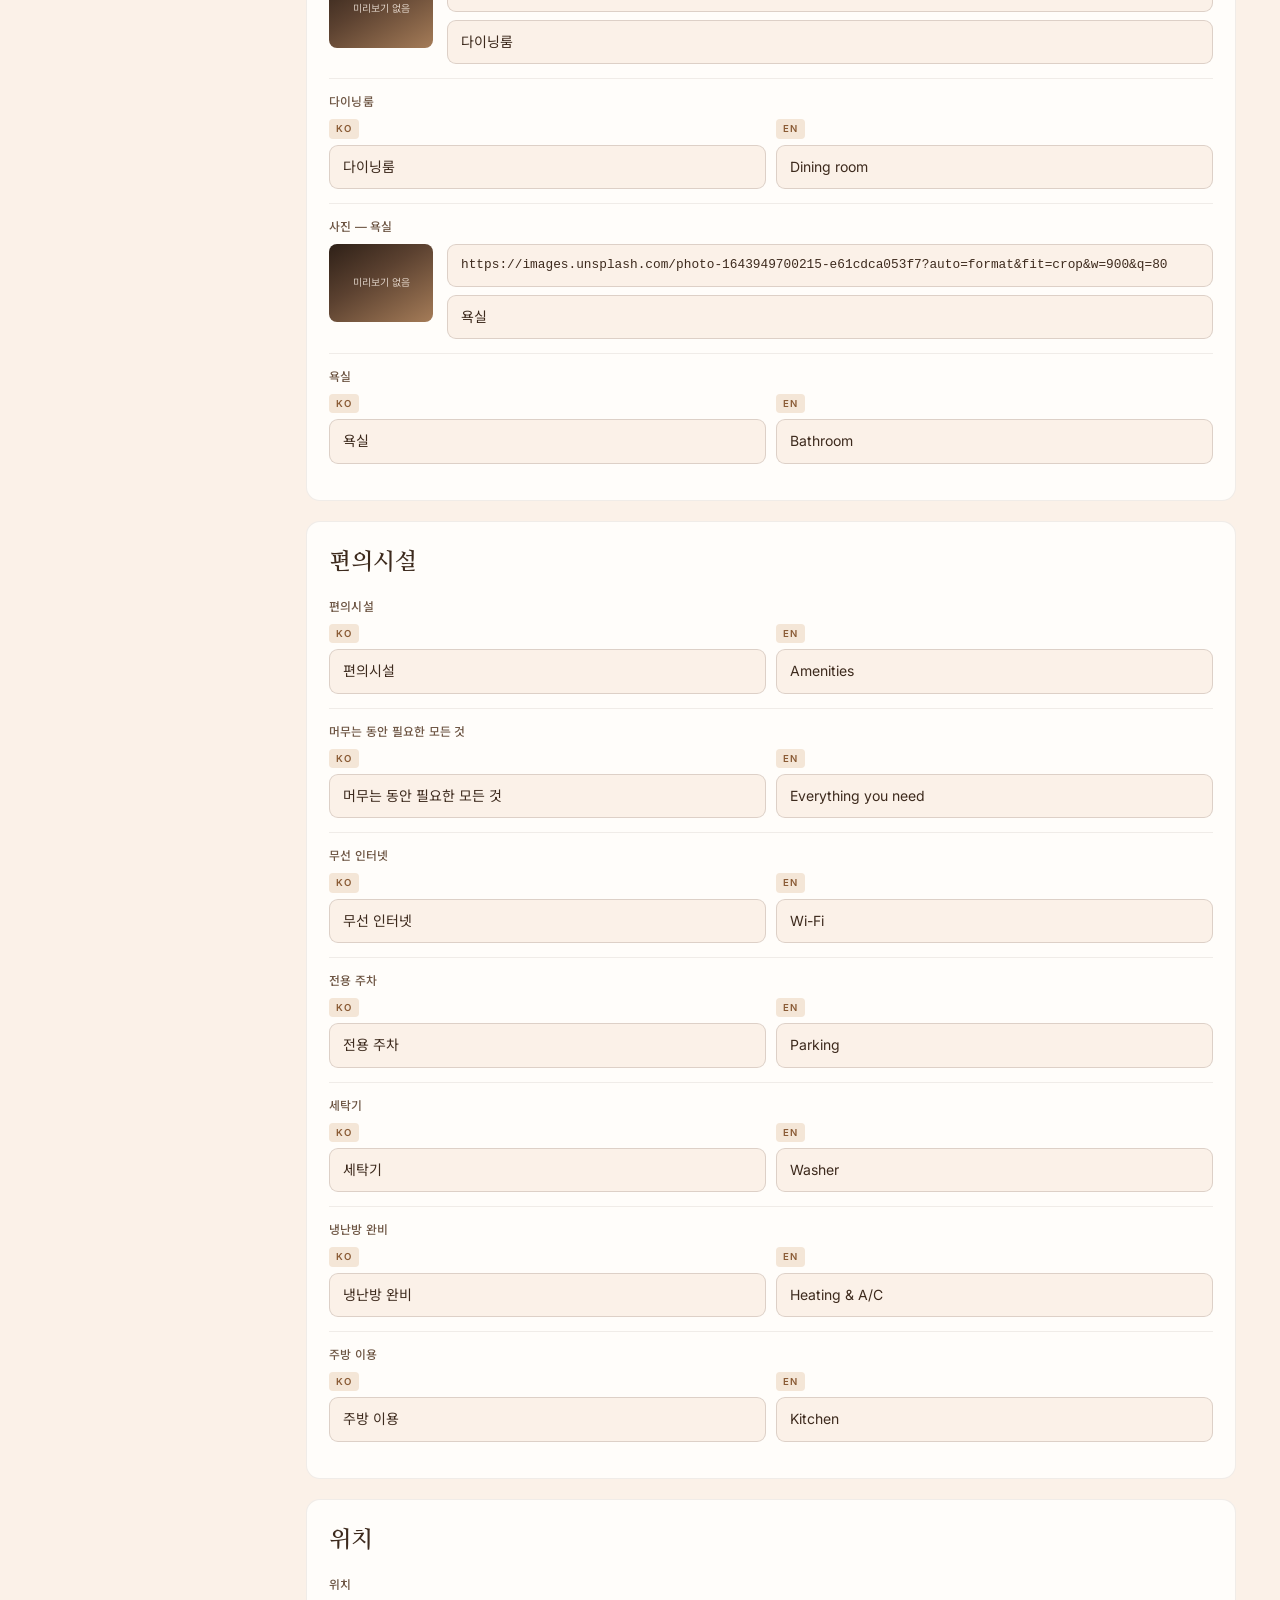
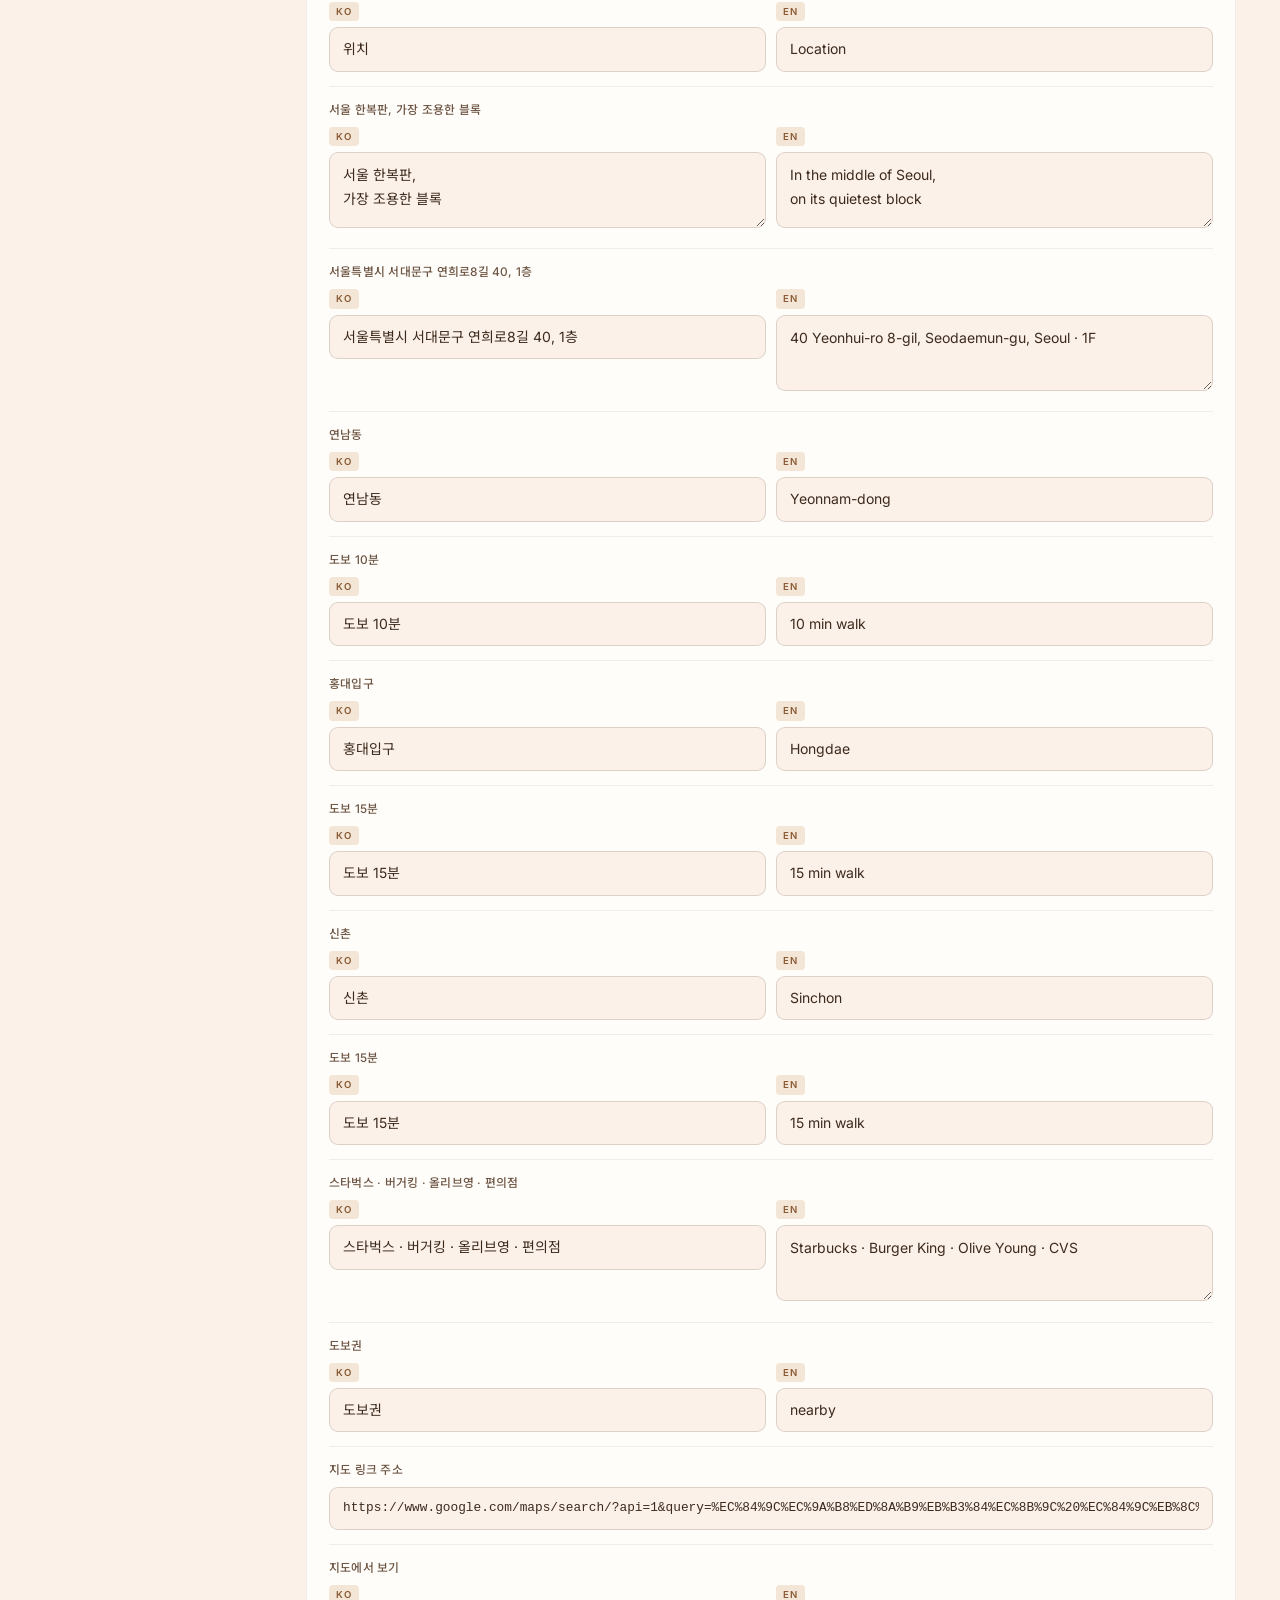
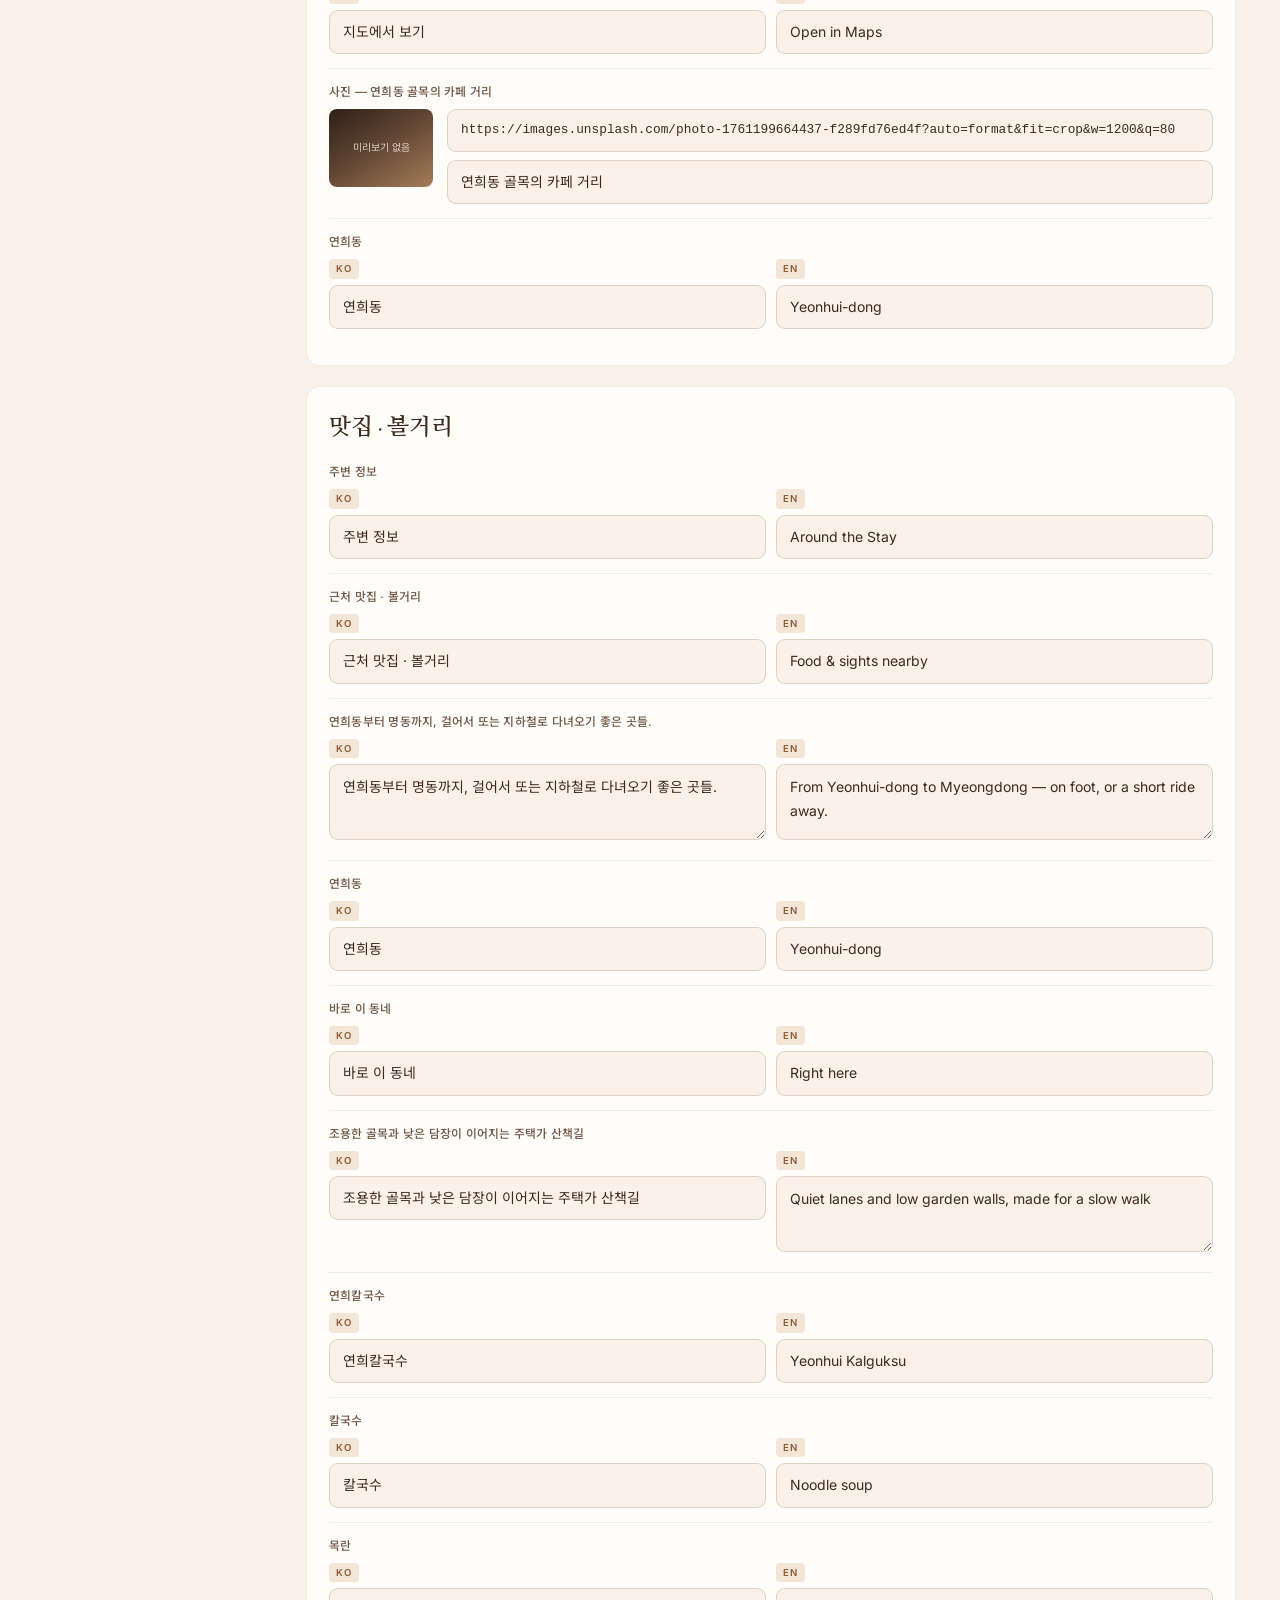
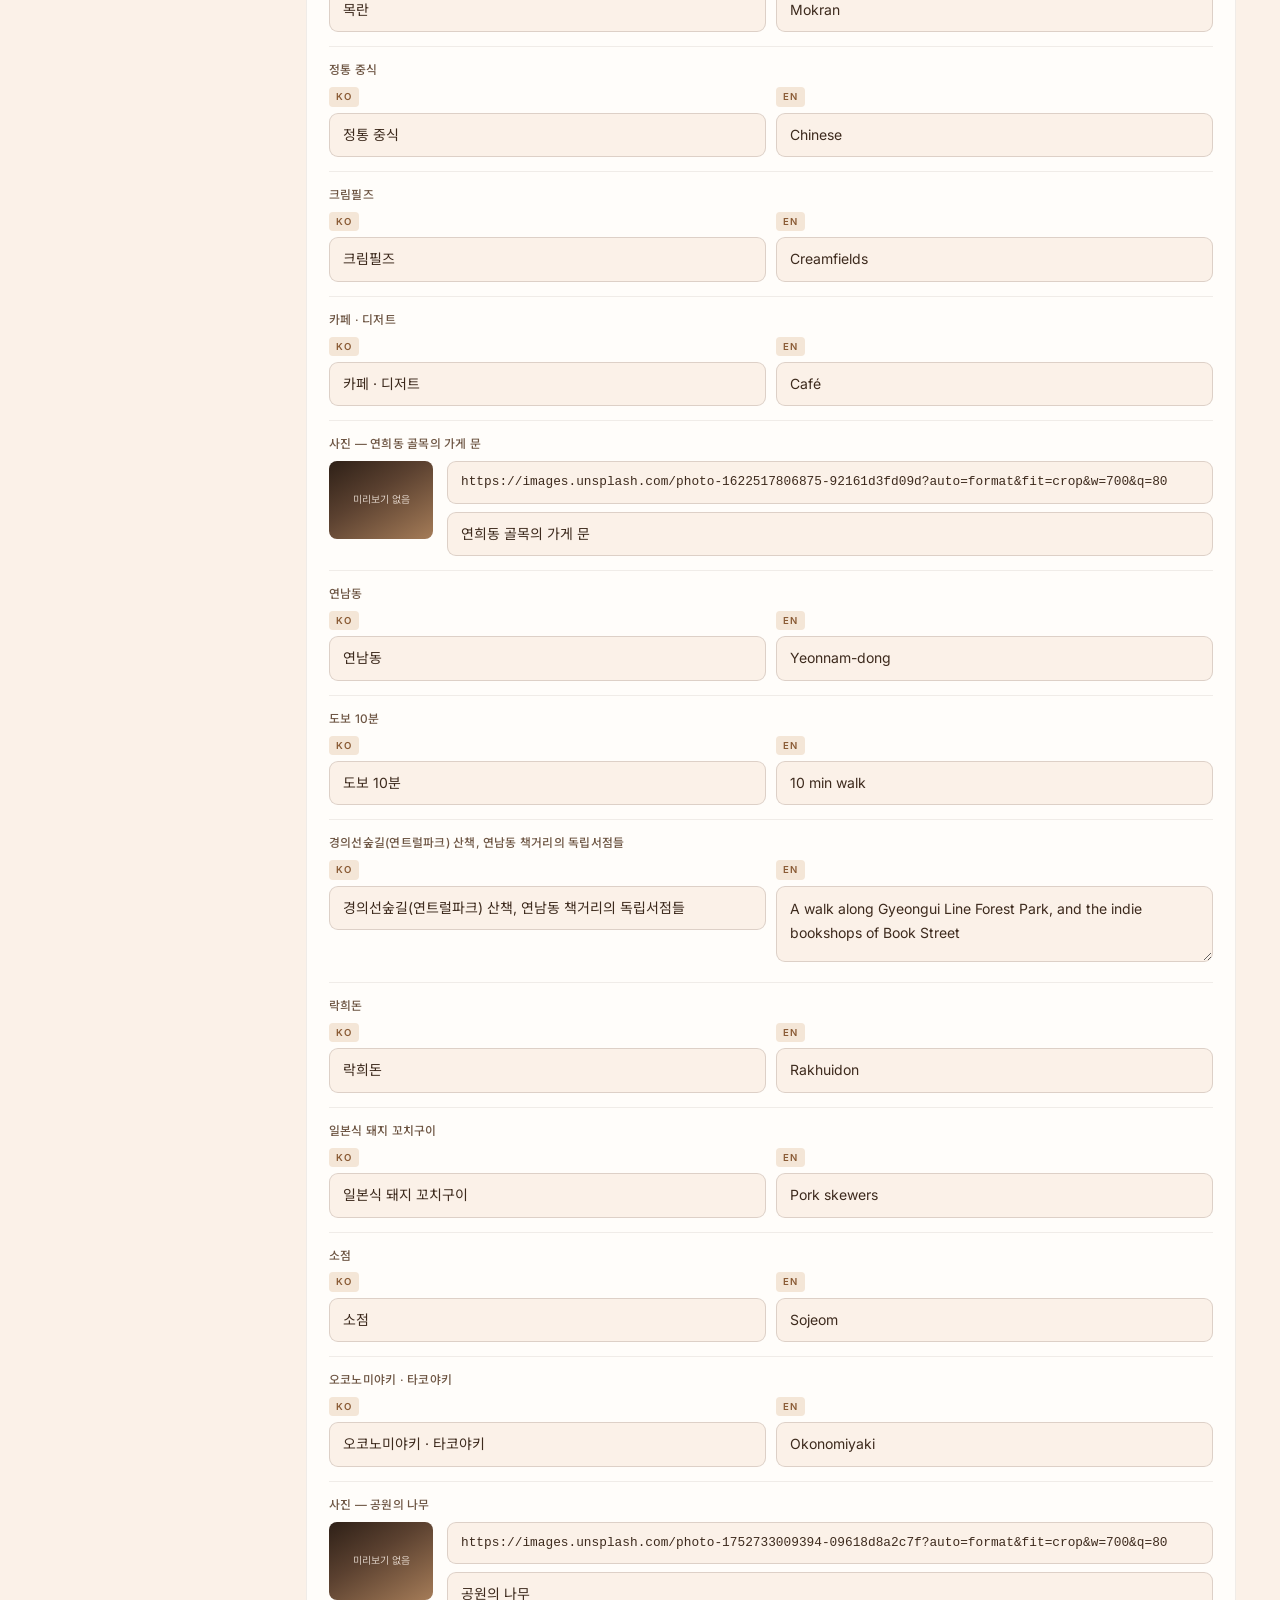
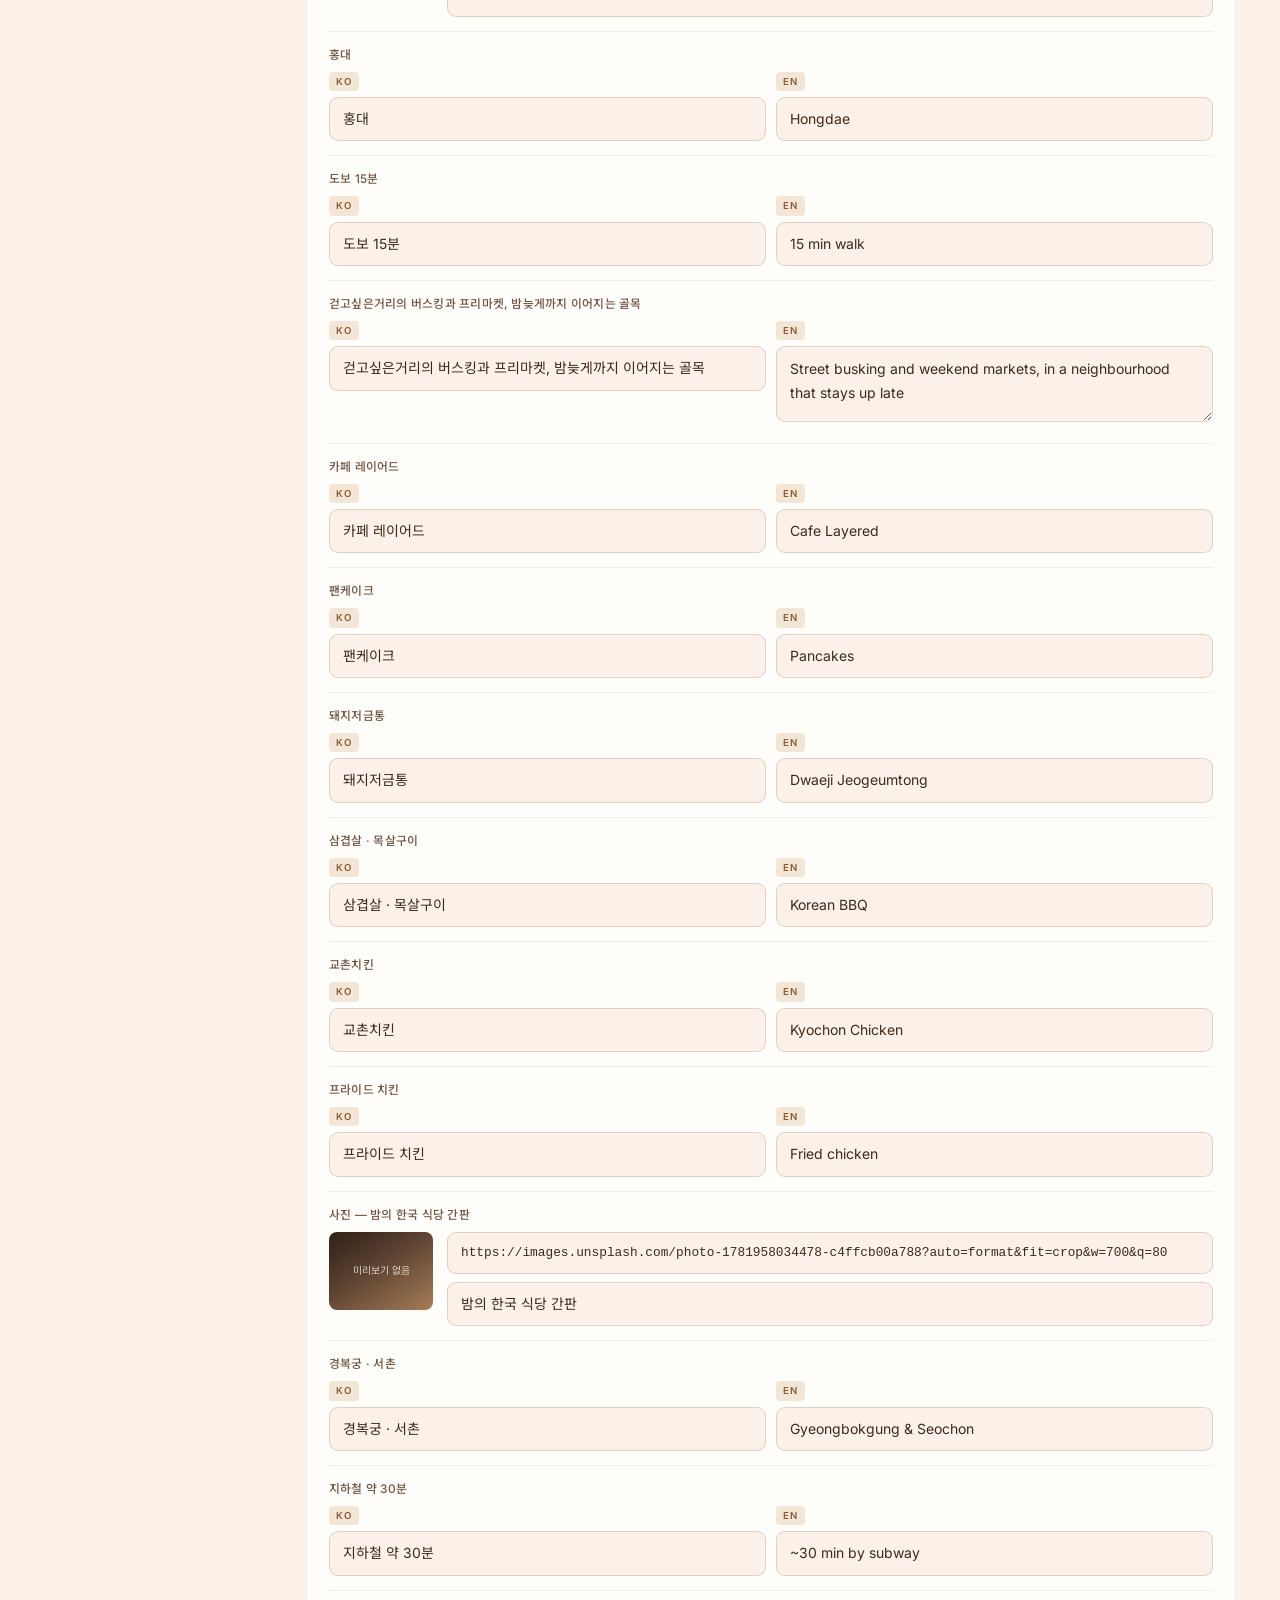
==== commit 834b29e1: "Add files via upload" ====
--- a/admin.html
+++ b/admin.html
@@ -221,6 +221,27 @@
         <input type="url" id="bookingUrl" class="mono" placeholder="https://www.airbnb.co.kr/rooms/12345678">
       </section>
 
+      <!-- 숙소 주소 -->
+      <section class="panel panel--flag">
+        <h2>숙소 주소</h2>
+        <p class="hint">
+          이 주소는 <strong>위치·푸터·모바일 메뉴</strong> 세 군데에 한 번에 반영됩니다 (예전엔 각각 따로 고쳐야 해서 한 곳만 바꾸면 다른 곳은 옛날 주소가 남아있었어요).
+          아래 "지도에서 보기" 링크도 KO 주소를 기준으로 자동으로 함께 갱신됩니다.
+        </p>
+        <div class="field">
+          <div class="pair">
+            <div>
+              <div class="sub"><span class="chip">KO</span></div>
+              <input type="text" id="addrKo" class="mono">
+            </div>
+            <div>
+              <div class="sub"><span class="chip">EN</span></div>
+              <input type="text" id="addrEn" class="mono">
+            </div>
+          </div>
+        </div>
+      </section>
+
       <section class="panel guide" id="guidePanel">
         <h2>📖 이용 안내서</h2>
         <p class="guide-intro">
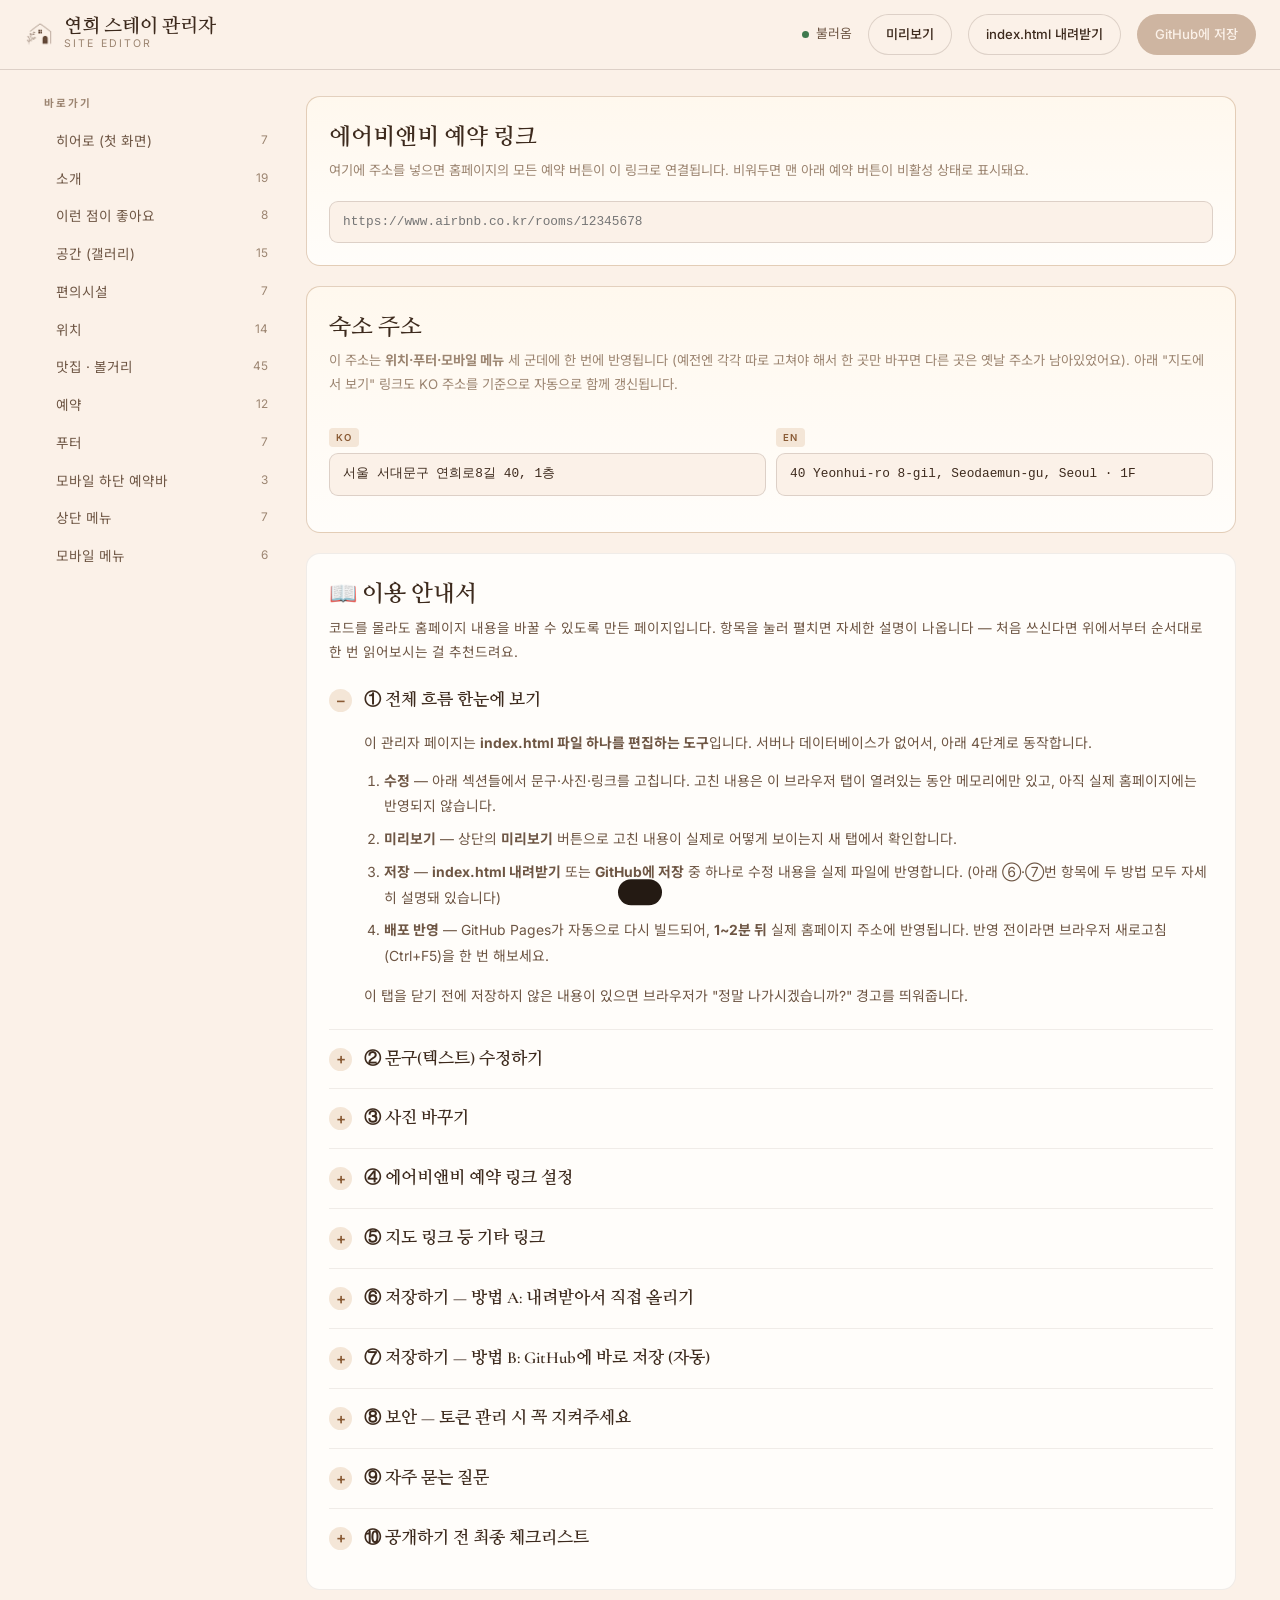
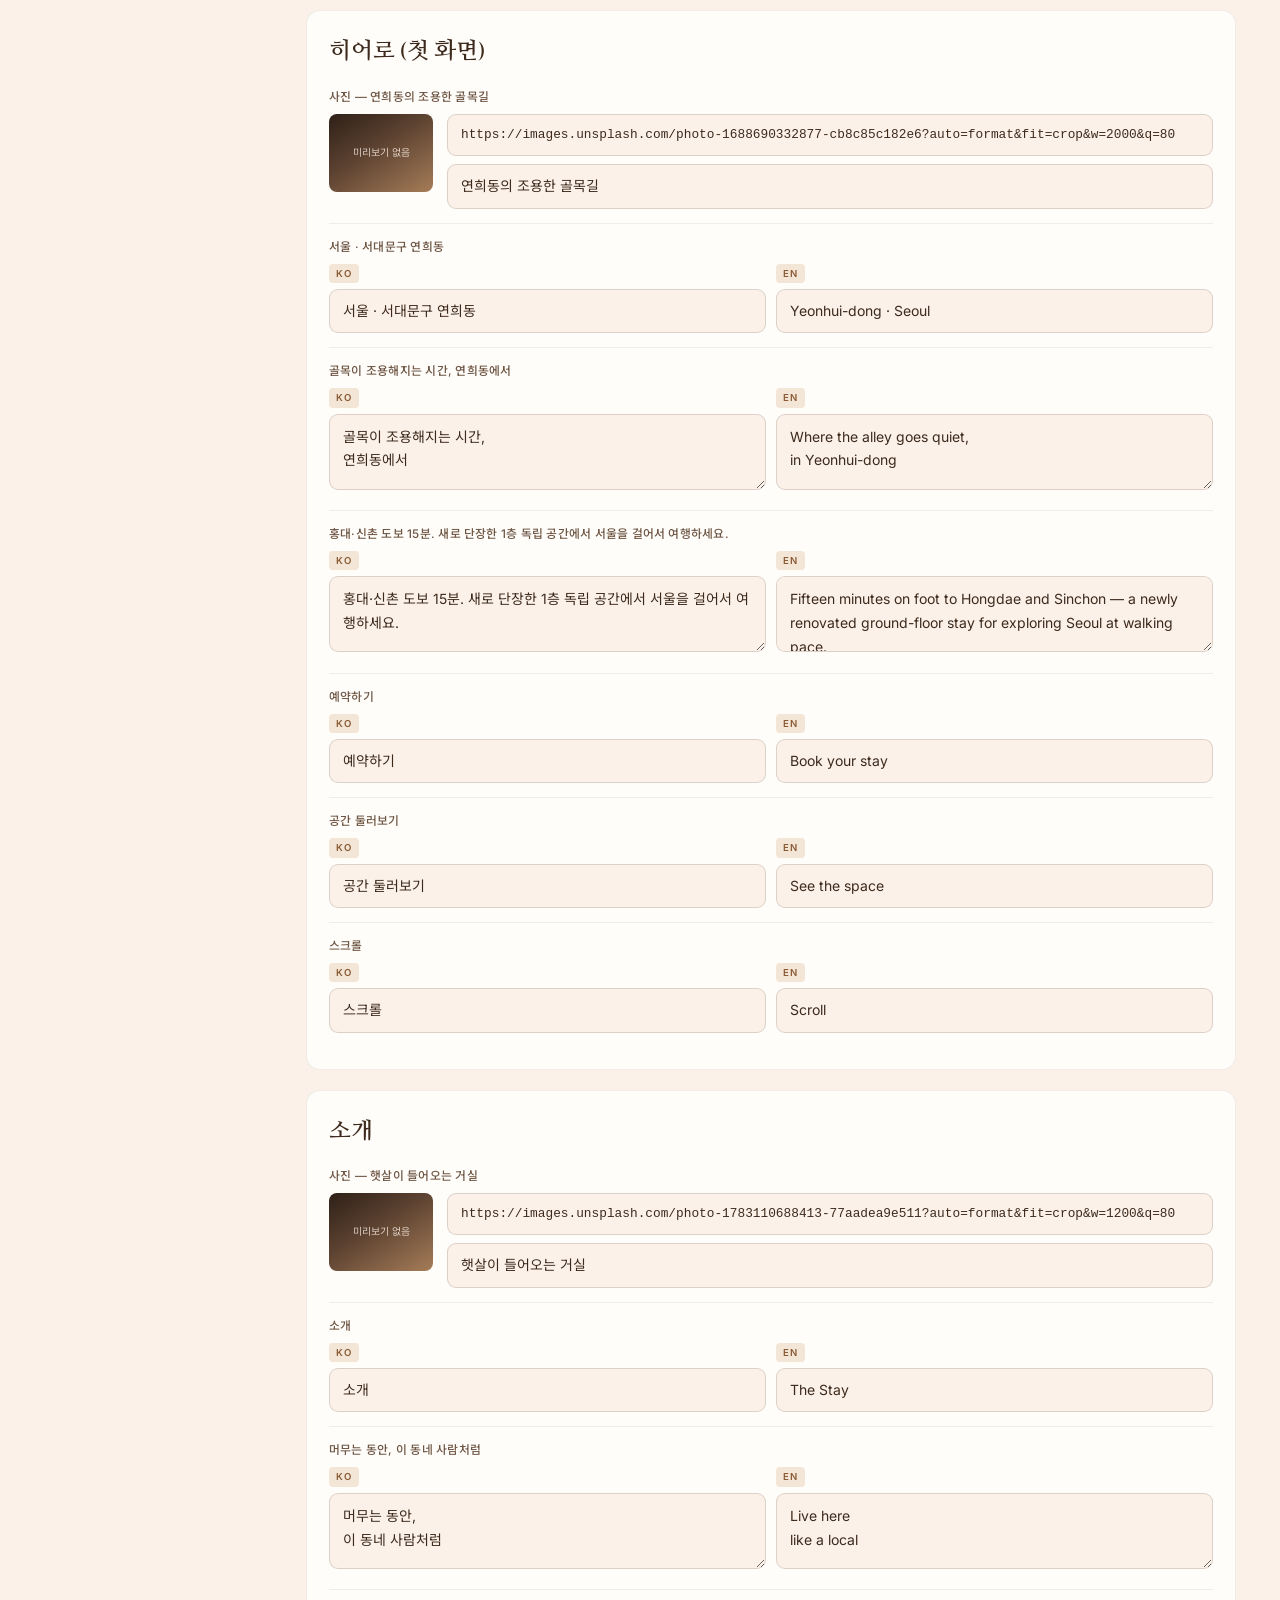
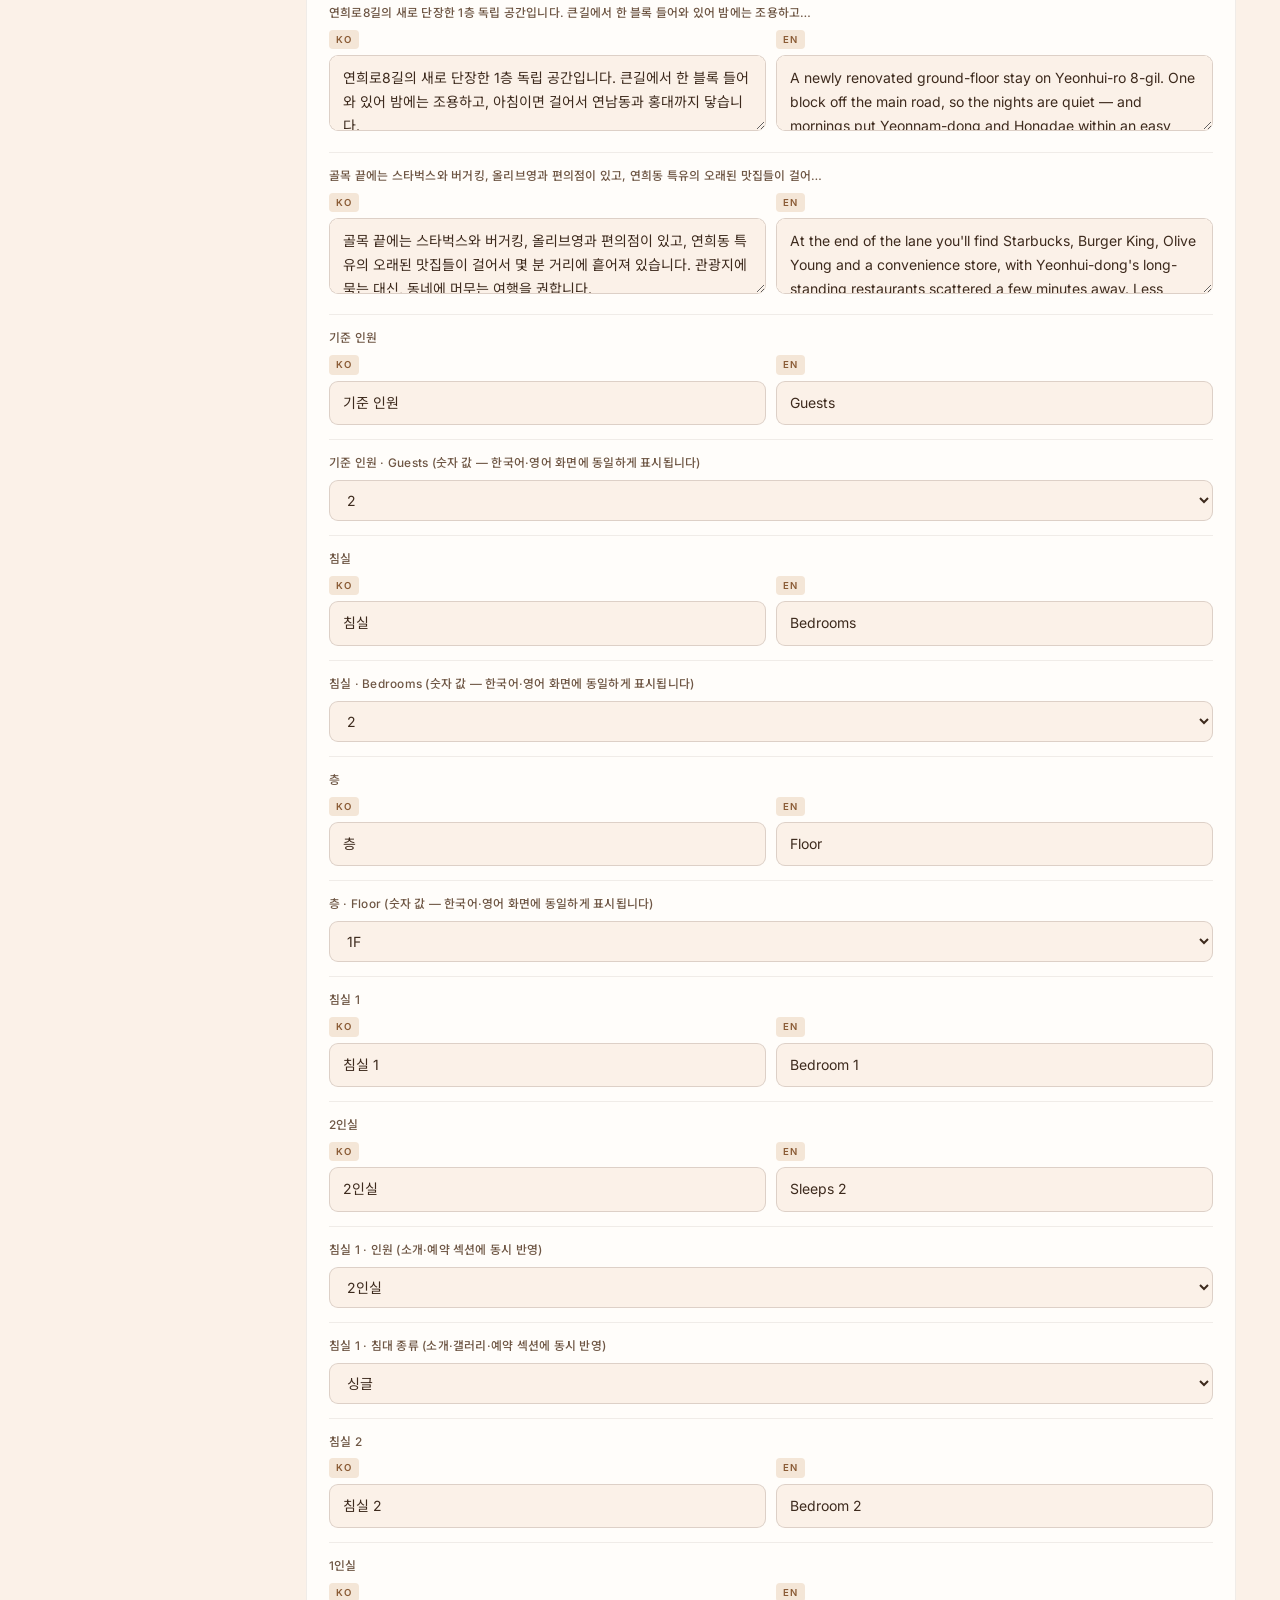
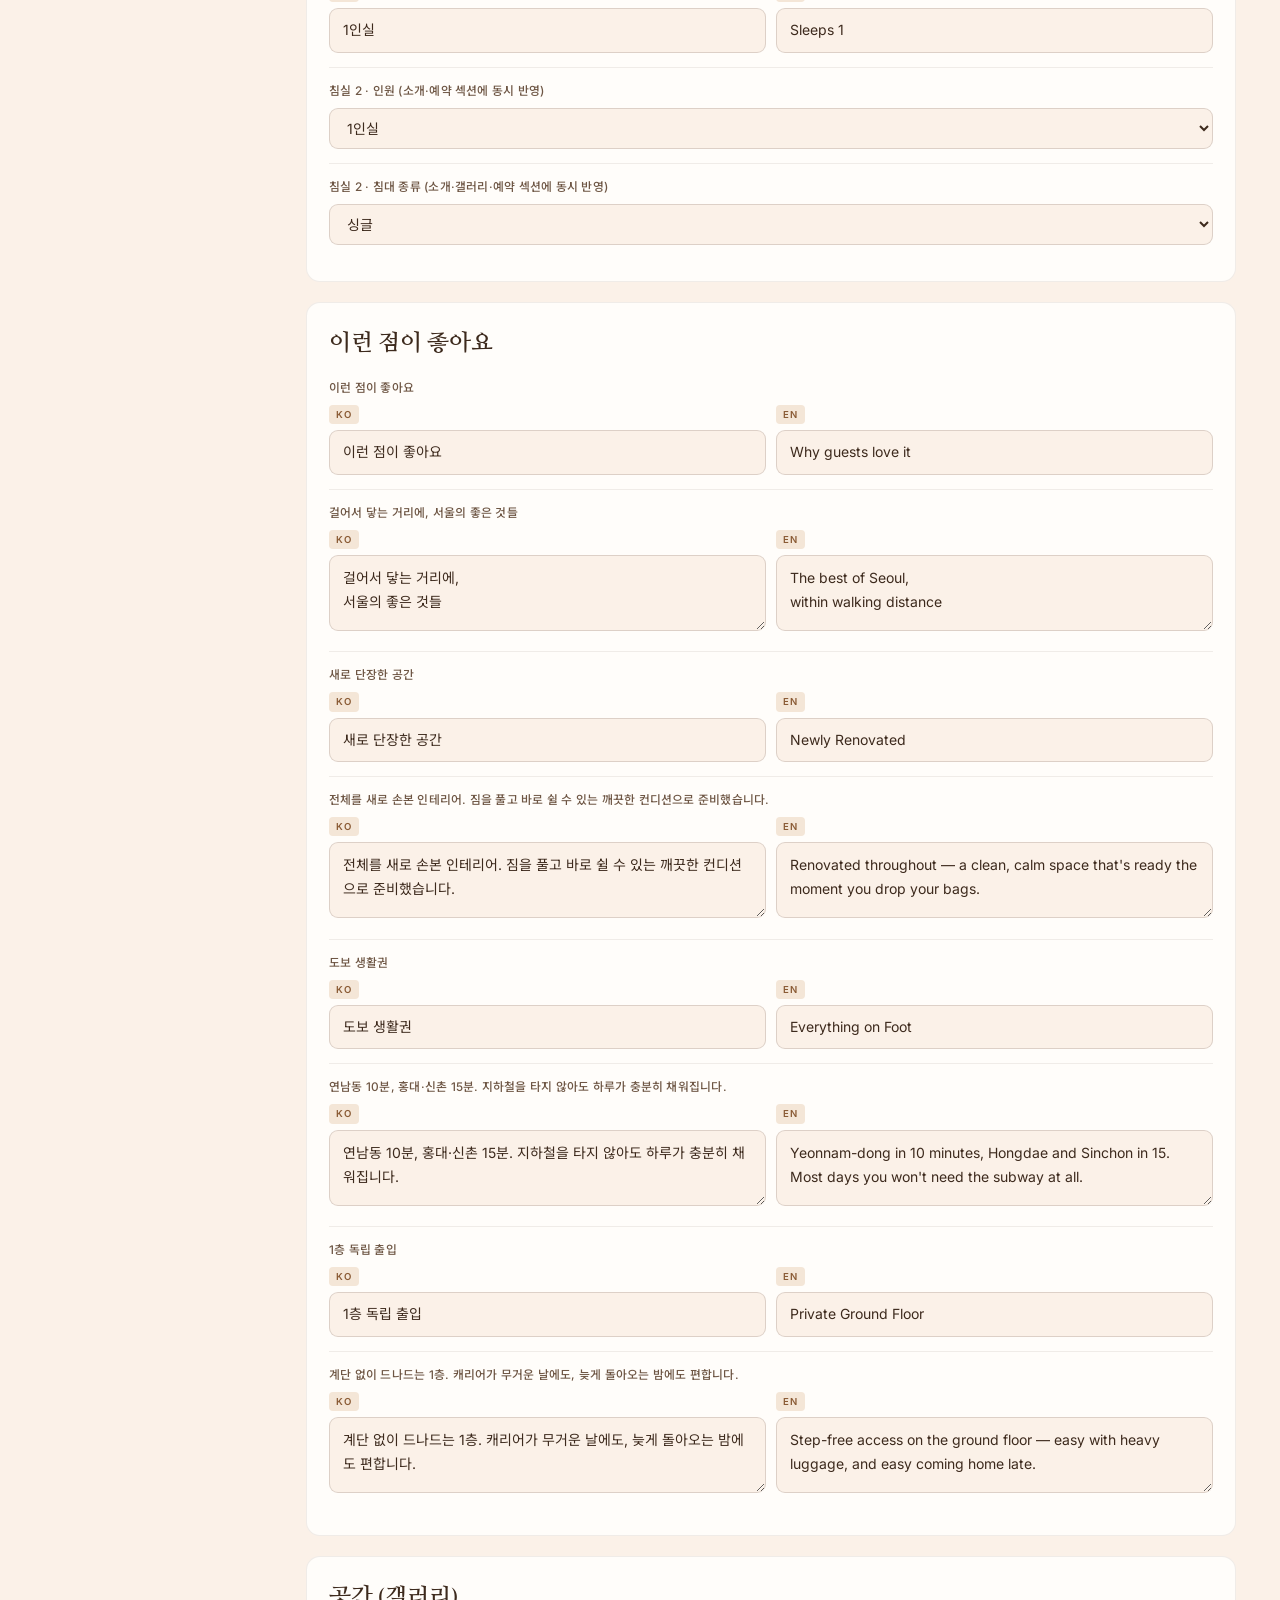
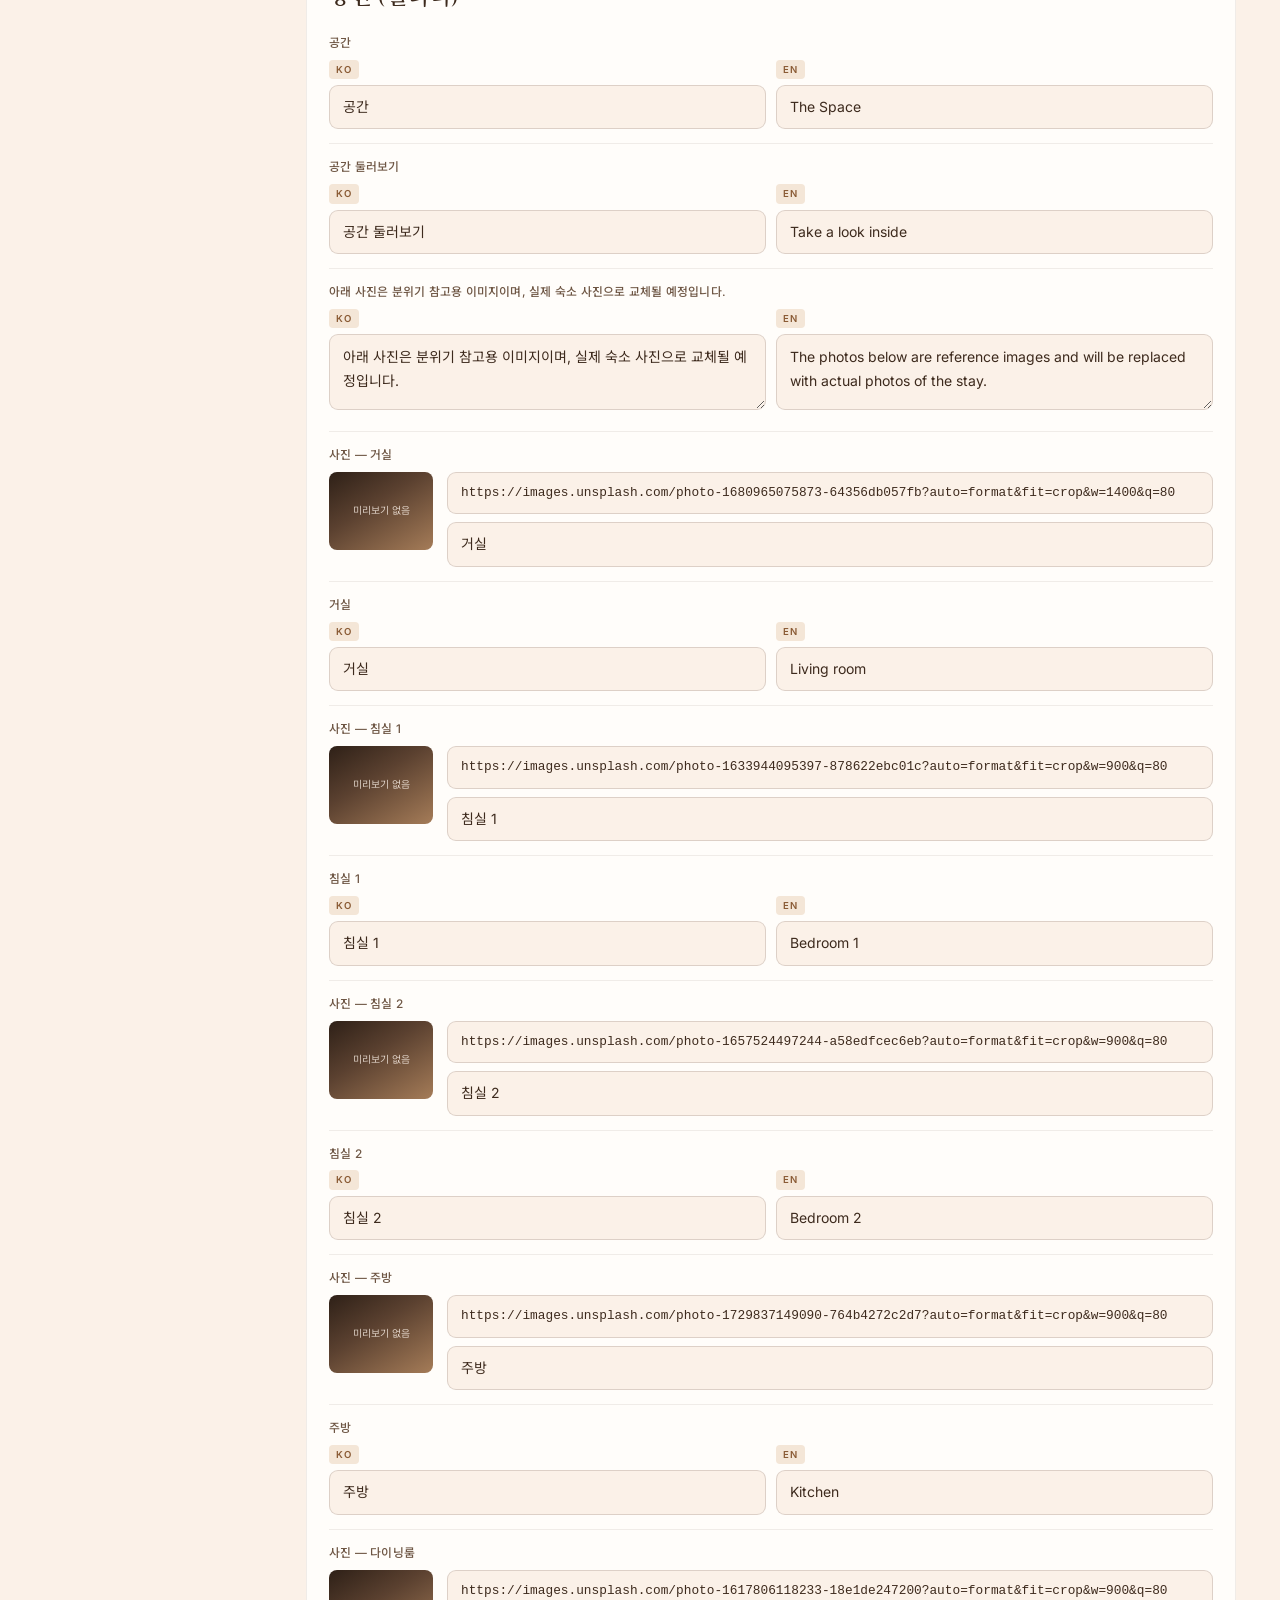
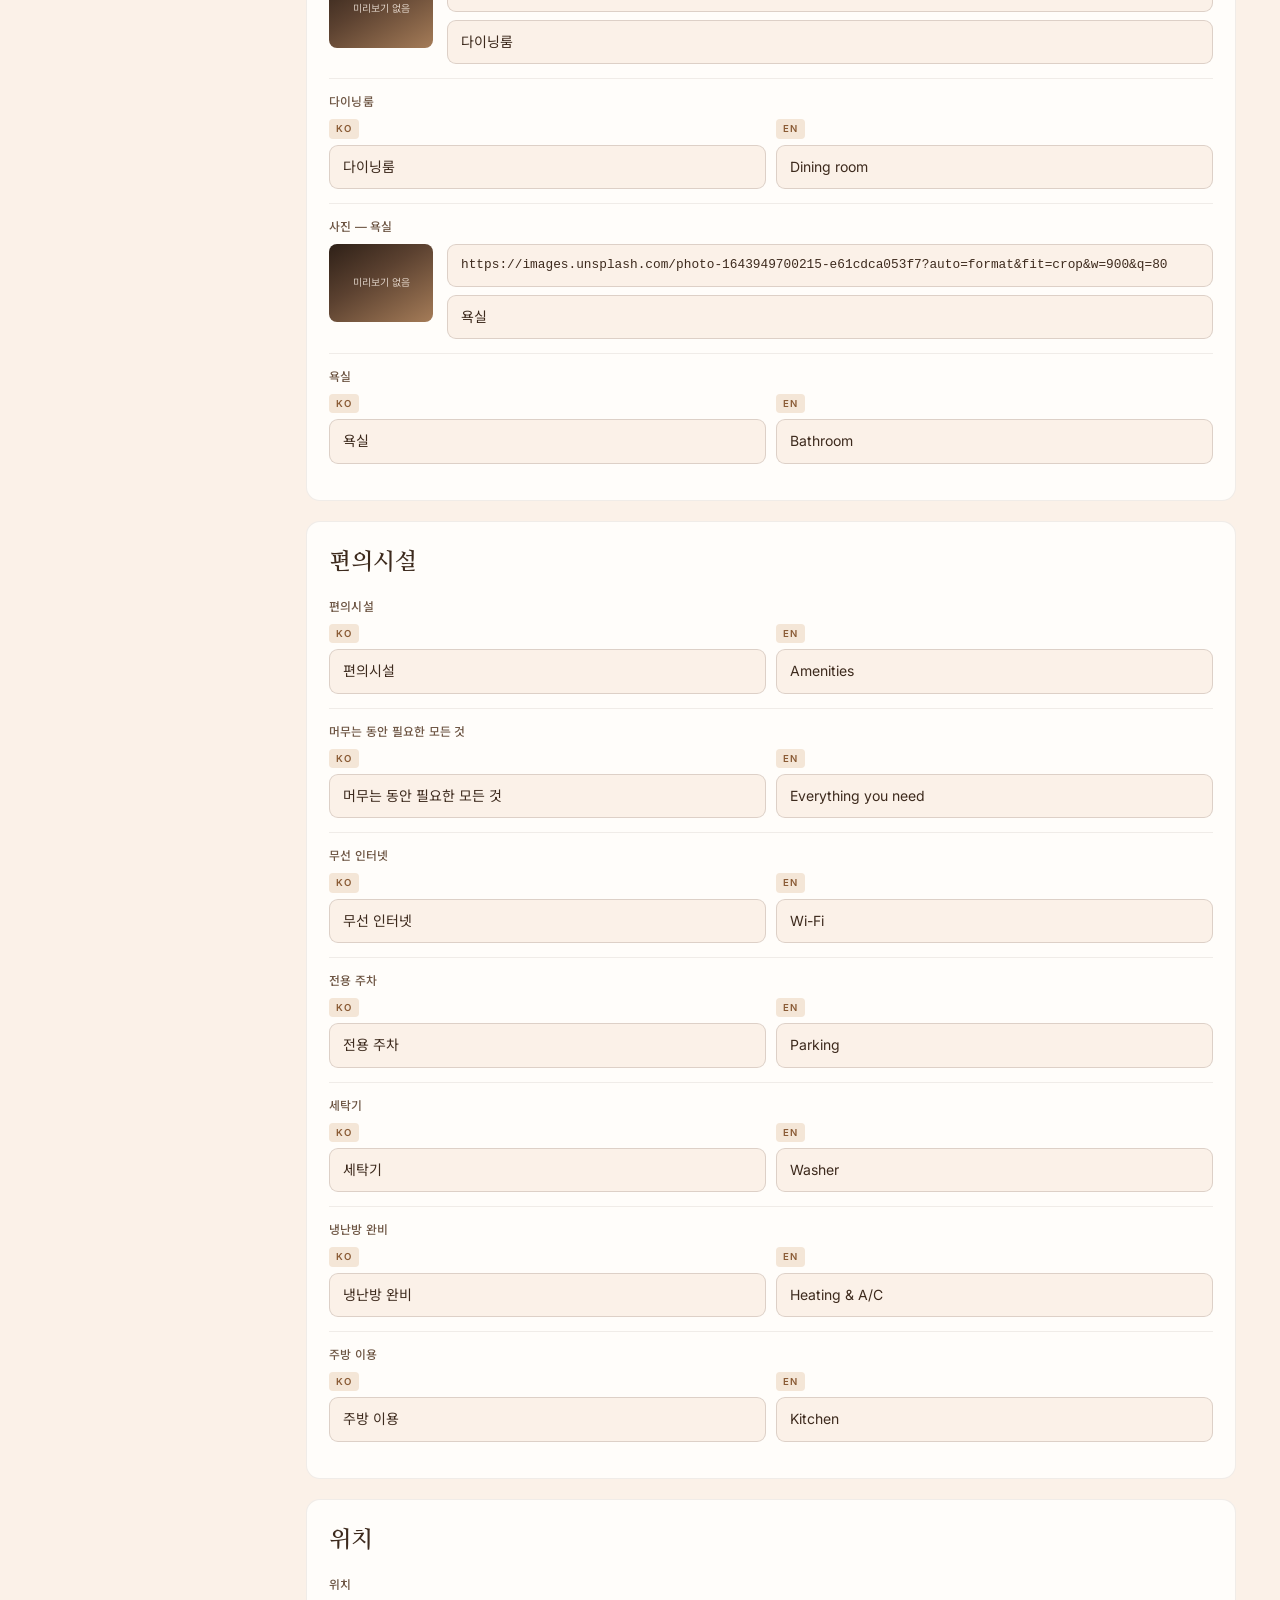
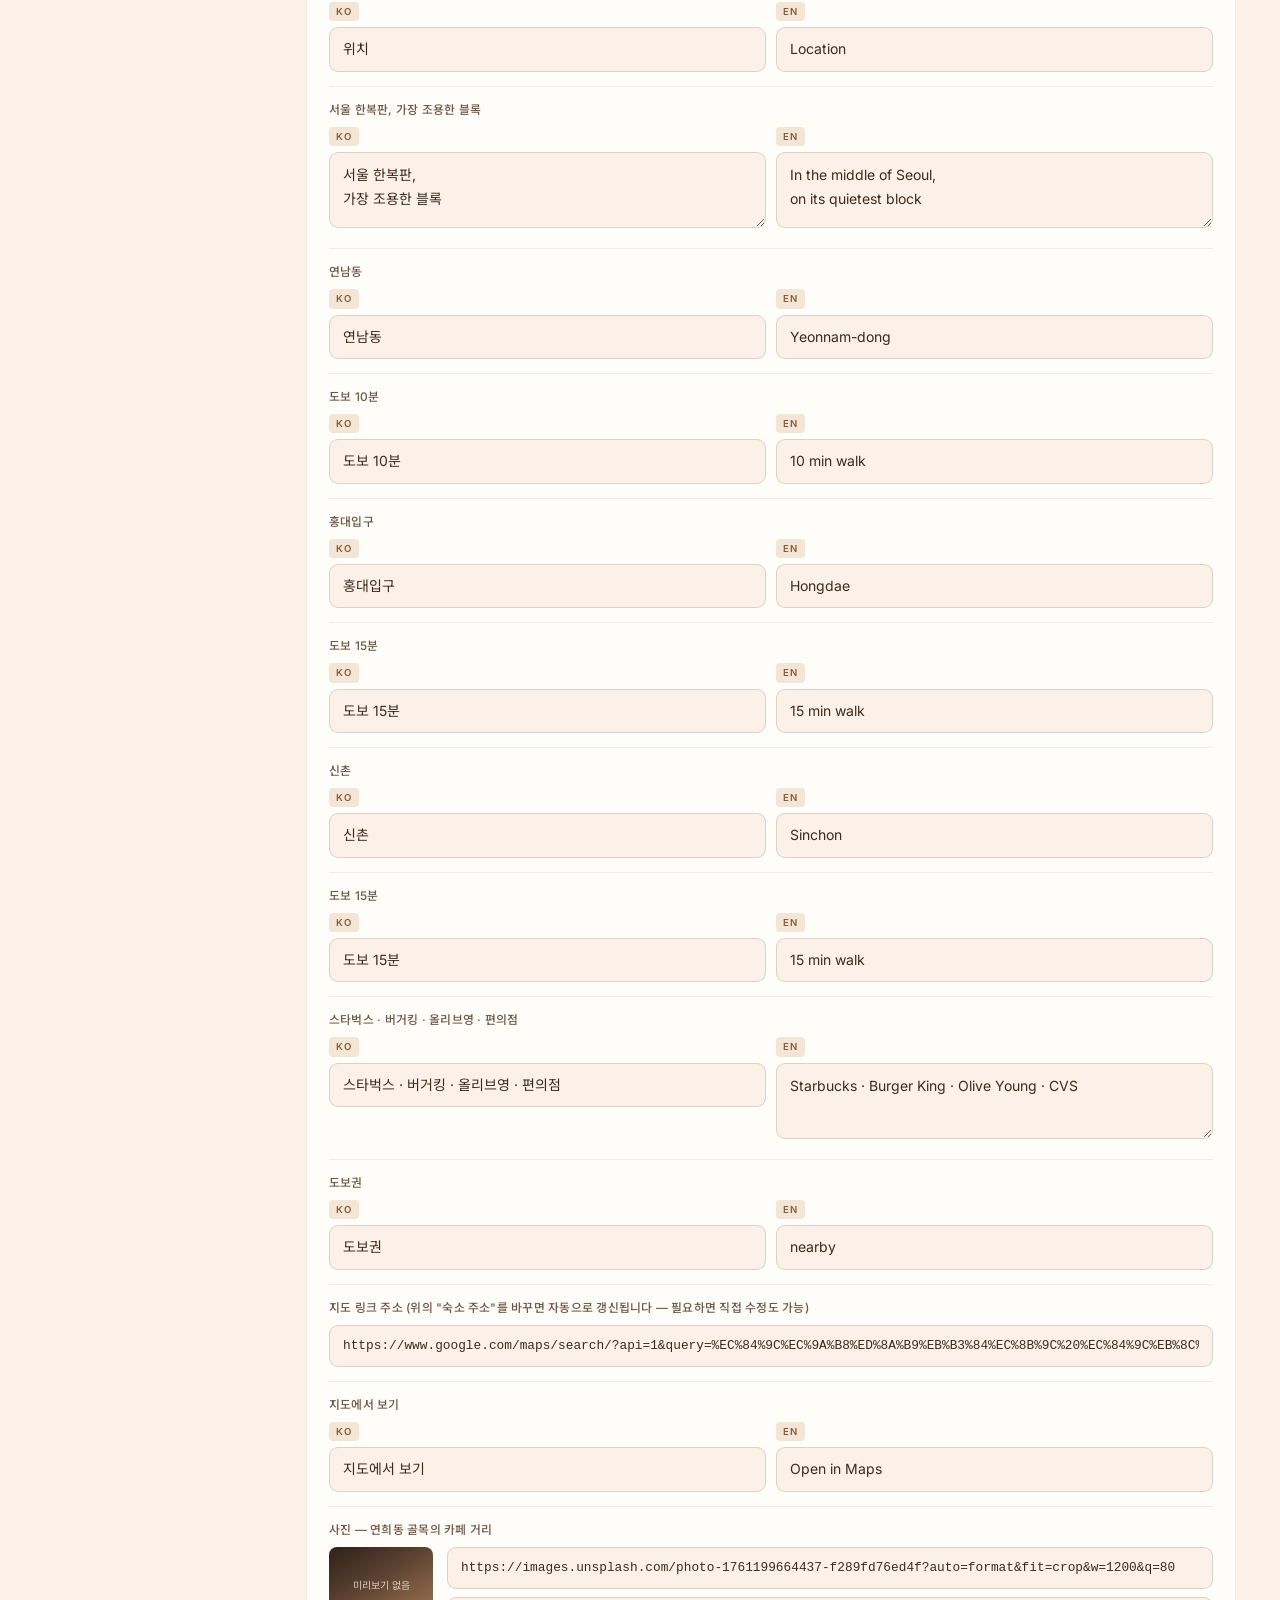
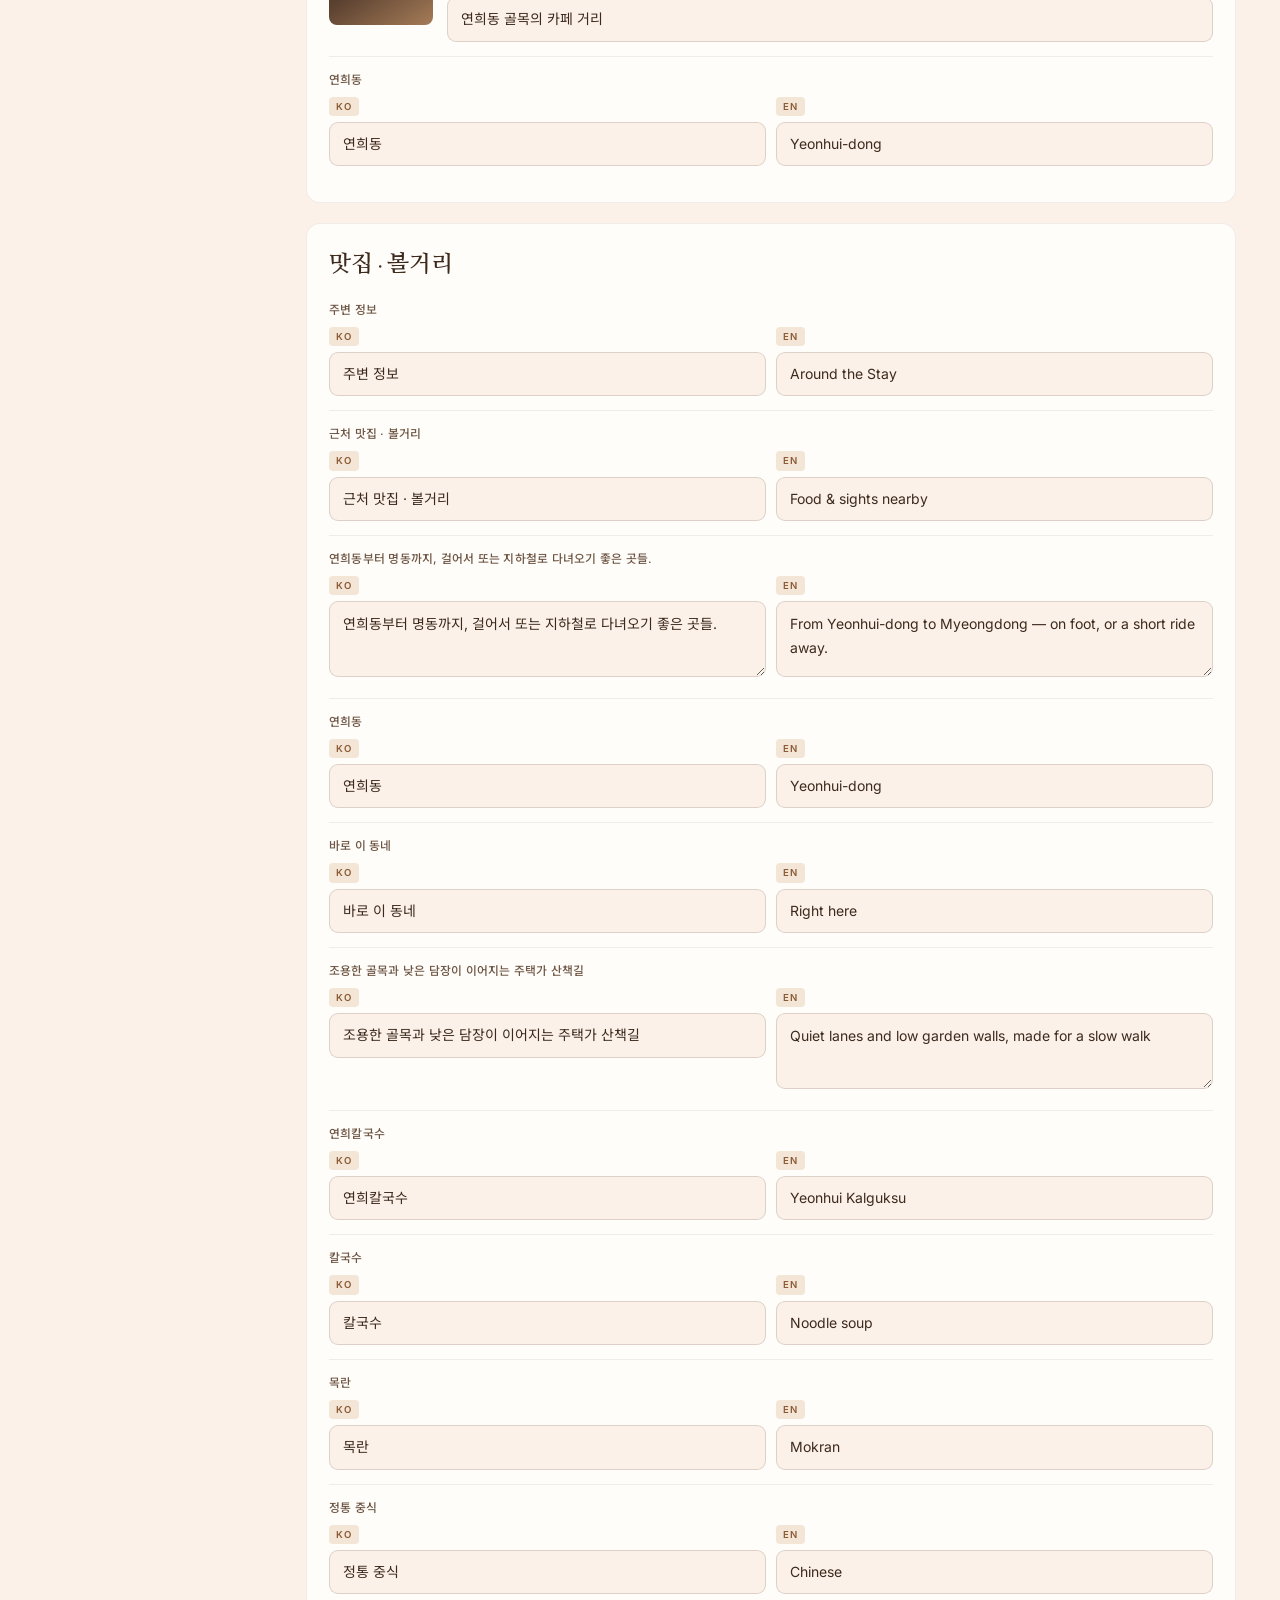
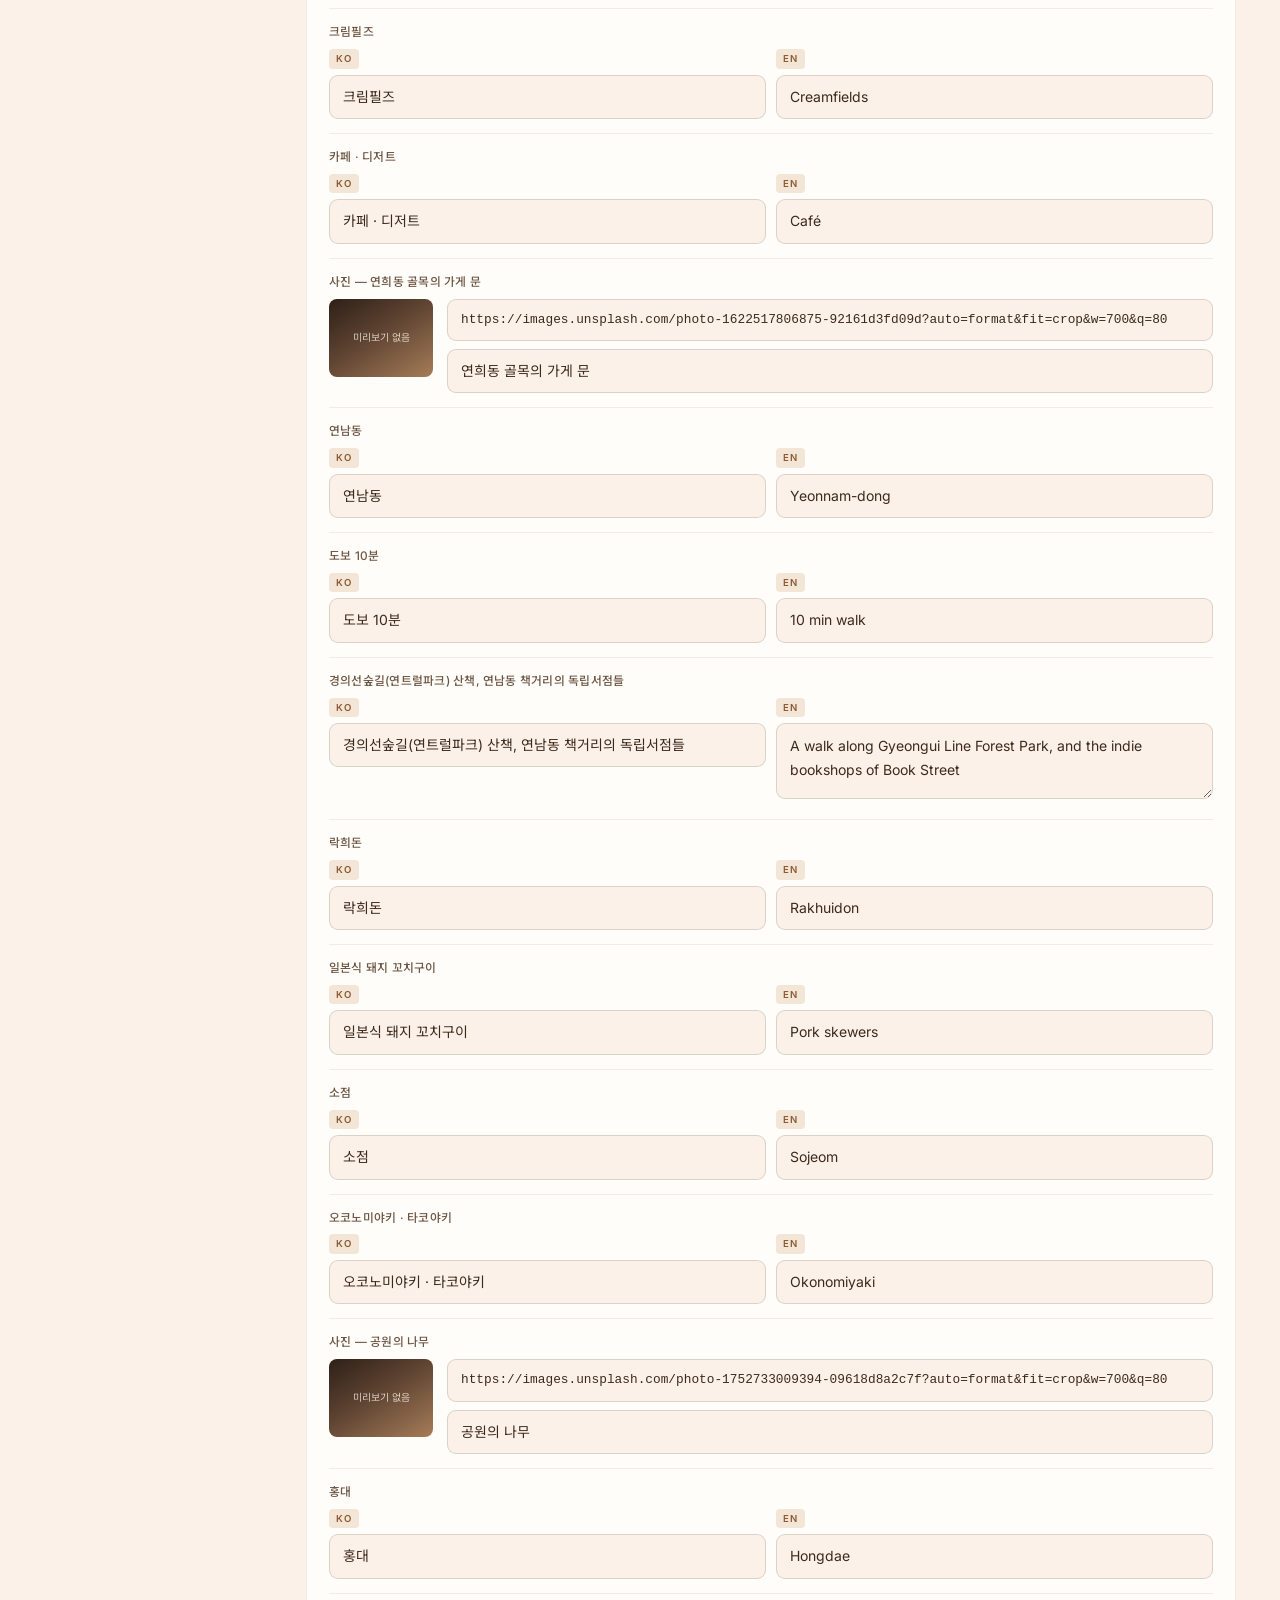
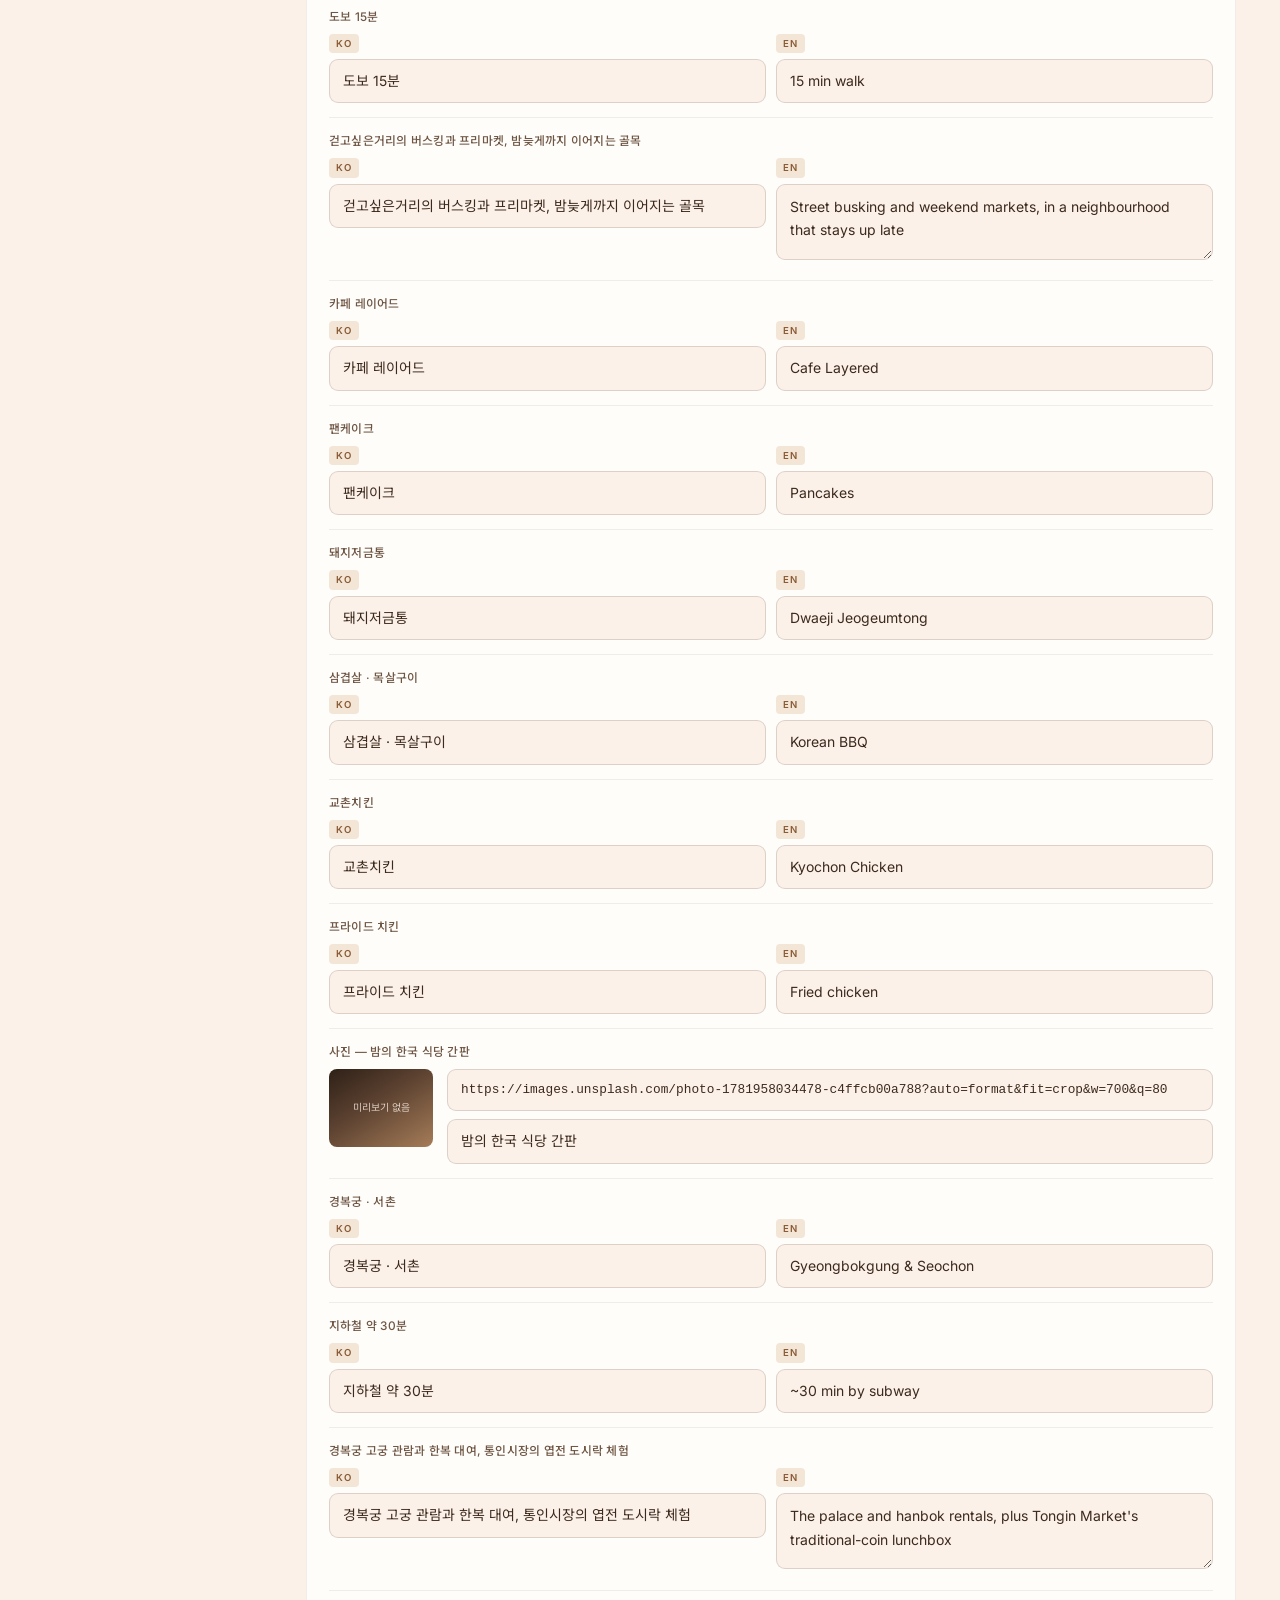
==== commit 6cb408fc: "Add files via upload" ====
--- a/admin.html
+++ b/admin.html
@@ -53,6 +53,8 @@
 .btn--line{background:transparent;color:var(--ink);box-shadow:inset 0 0 0 1px var(--line);}
 .btn--line:hover{background:var(--white);}
 .btn--brass{background:var(--brass-2);}
+.btn--brass.need-setup{opacity:.6;}
+.btn--brass.need-setup:hover{opacity:.8;}
 
 /* ---------- layout ---------- */
 .wrap{display:grid;grid-template-columns:1fr;gap:26px;max-width:1240px;margin:0 auto;padding:26px 24px 90px;}
@@ -75,6 +77,12 @@
 }
 .panel .hint{margin:0 0 18px;font-size:.83rem;color:var(--ink-3);line-height:1.75;}
 .panel--flag{background:linear-gradient(180deg,#FFF8EE,#FFFDFA);border-color:rgba(176,124,79,.35);}
+.panel--pulse{animation:ghPulse 1.5s ease;}
+@keyframes ghPulse{
+  0%{box-shadow:0 0 0 0 rgba(176,124,79,.55);border-color:var(--brass-2);}
+  70%{box-shadow:0 0 0 16px rgba(176,124,79,0);}
+  100%{box-shadow:0 0 0 0 rgba(176,124,79,0);border-color:var(--line-2);}
+}
 
 .field{padding:14px 0;border-top:1px solid var(--line-2);}
 .field:first-of-type{border-top:0;}
@@ -204,7 +212,7 @@
     <span class="status"><span class="dot on" id="stateDot"></span><span id="stateText">불러옴</span></span>
     <button class="btn btn--line" id="previewBtn" type="button">미리보기</button>
     <button class="btn btn--line" id="downloadBtn" type="button">index.html 내려받기</button>
-    <button class="btn btn--brass" id="ghSaveBtn" type="button" disabled>GitHub에 저장</button>
+    <button class="btn btn--brass" id="ghSaveBtn" type="button" title="처음 한 번은 저장소 설정이 필요합니다 (아래 'GitHub에 바로 저장' 항목)">GitHub에 저장</button>
   </header>
 
   <div class="wrap">
@@ -420,8 +428,11 @@
       <section class="panel" id="ghPanel">
         <h2>GitHub에 바로 저장 (선택)</h2>
         <p class="hint">
-          설정해두면 수정 후 버튼 한 번으로 홈페이지에 반영됩니다. 설정하지 않아도
-          <strong>index.html 내려받기</strong> 후 GitHub에 직접 올리는 방식으로 사용할 수 있어요.
+          <strong>처음 한 번만</strong> 액세스 토큰을 발급받아 아래에 입력하면, 그다음부터는 상단의
+          <strong>GitHub에 저장</strong> 버튼 한 번으로 홈페이지에 바로 반영됩니다. 저장소 이름은 이미 채워져
+          있으니 <strong>액세스 토큰만</strong> 발급받아 입력하면 됩니다 (방법은 바로 아래 참고).
+          설정 전에 상단 버튼을 누르면 자동으로 이 화면으로 안내해드려요. 설정하지 않아도
+          <strong>index.html 내려받기</strong> 후 GitHub에 직접 올리는 방식으로 사용할 수 있습니다.
         </p>
 
         <div class="note note--warn" style="margin-bottom:16px;">
@@ -431,7 +442,7 @@
 
         <div class="field">
           <label for="ghRepo">저장소 (계정/저장소이름)</label>
-          <input type="text" id="ghRepo" class="mono" placeholder="YeonheeStay/yeonhee-stay">
+          <input type="text" id="ghRepo" class="mono" placeholder="YeonheeStay/yeonhee-stay" value="yeonheestay/yeonhee-stay">
         </div>
         <div class="field">
           <div class="row">
